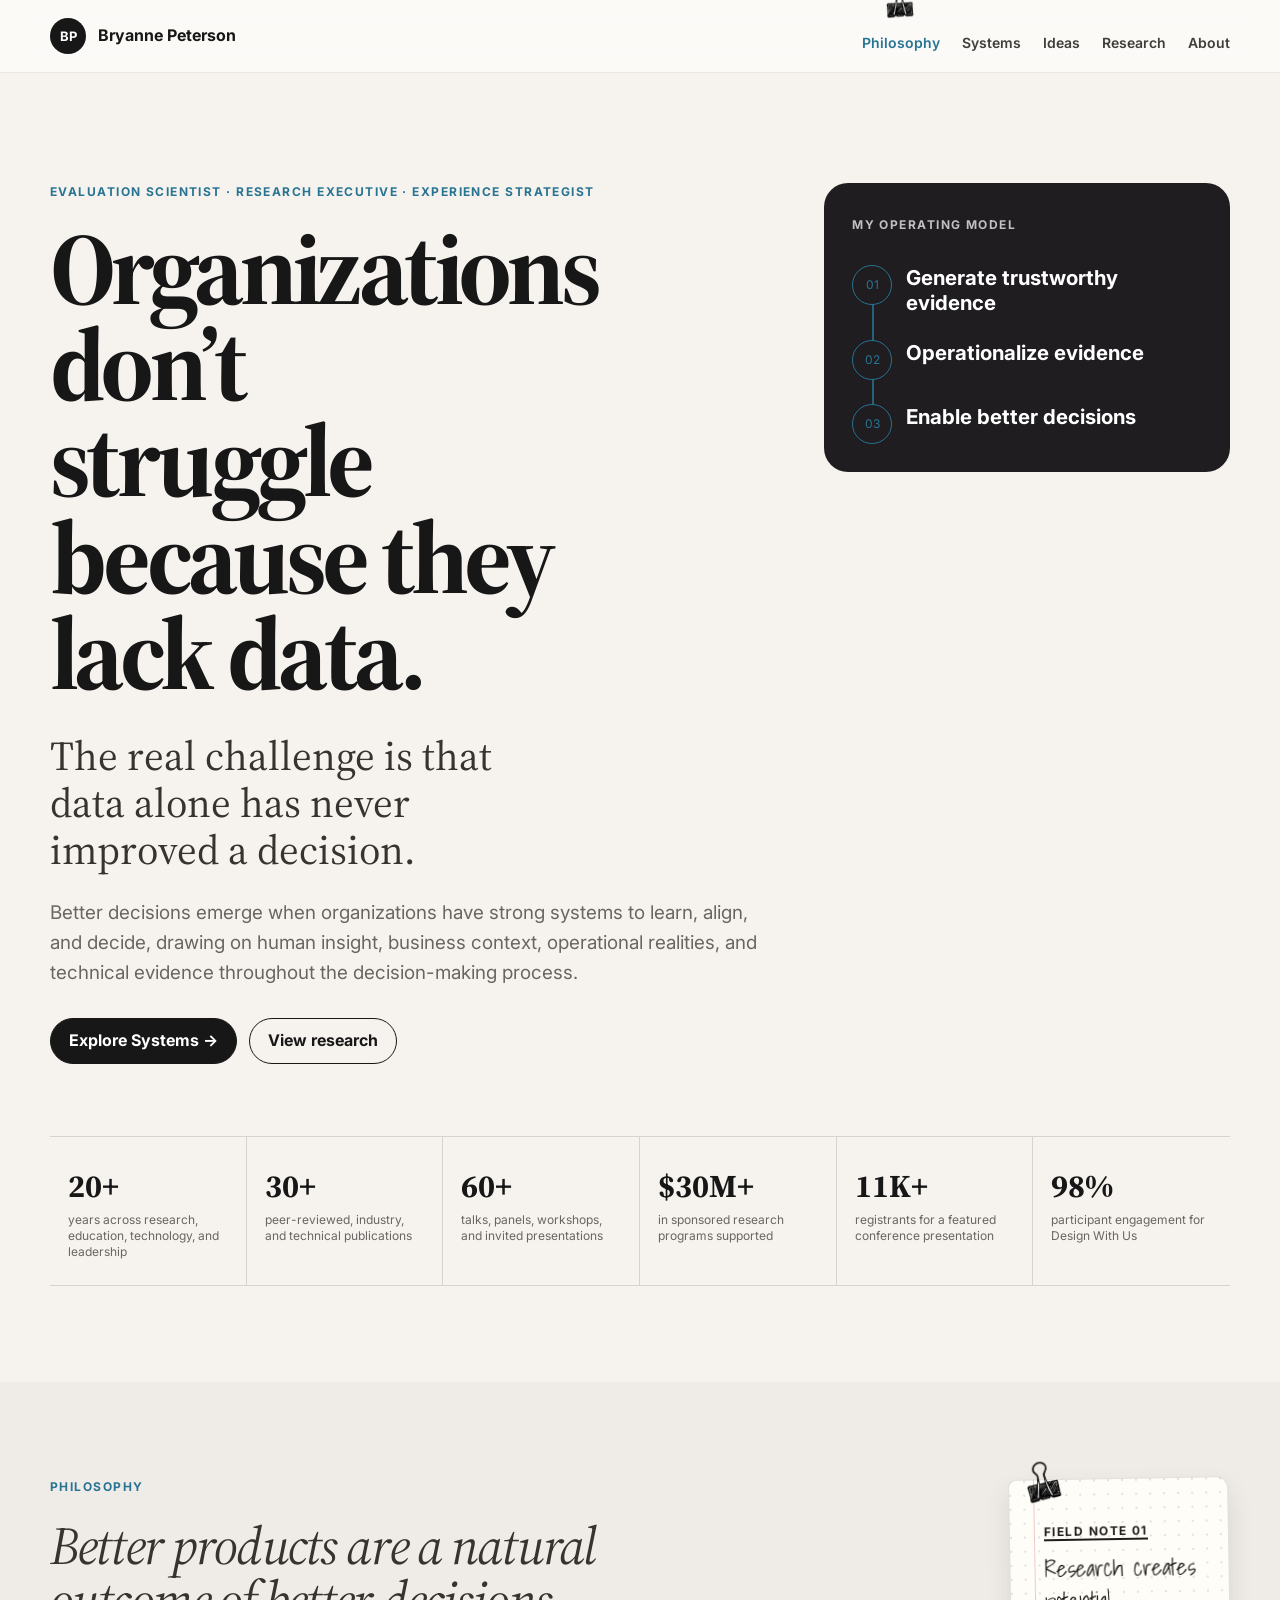
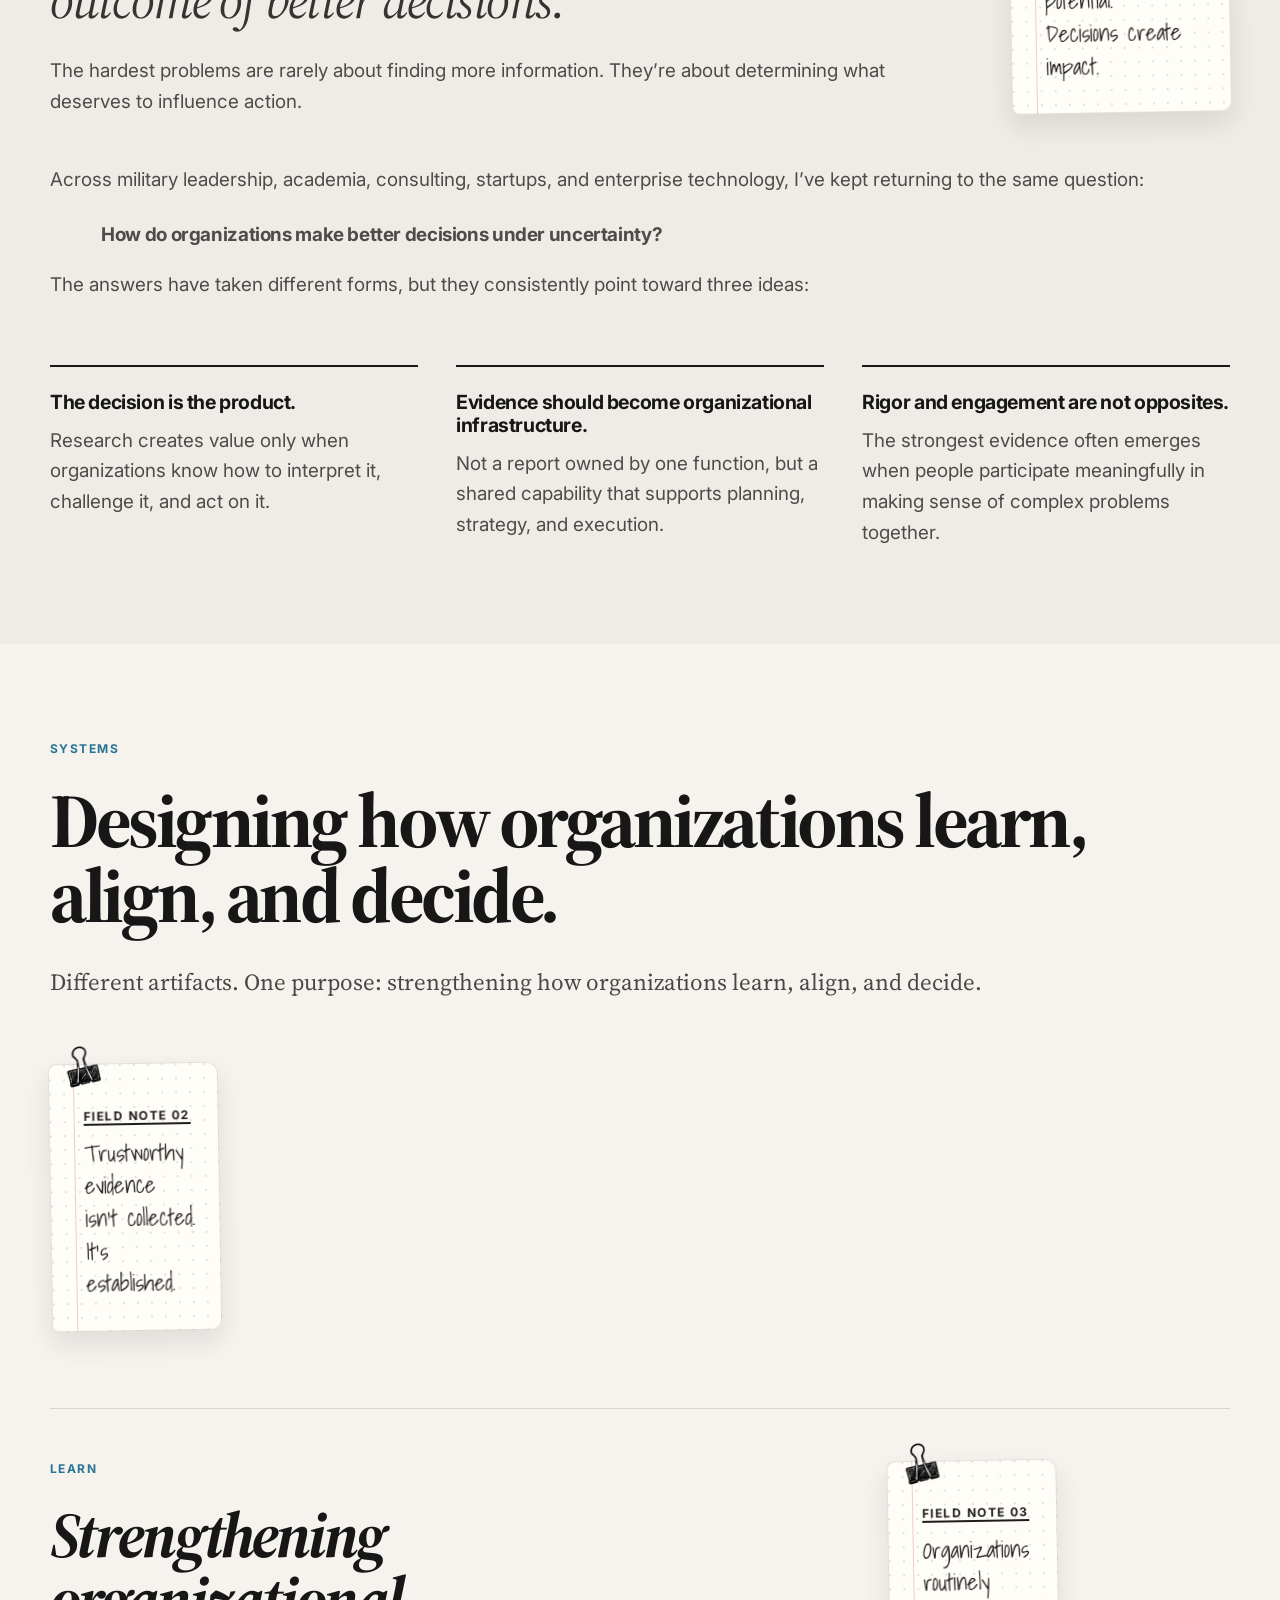
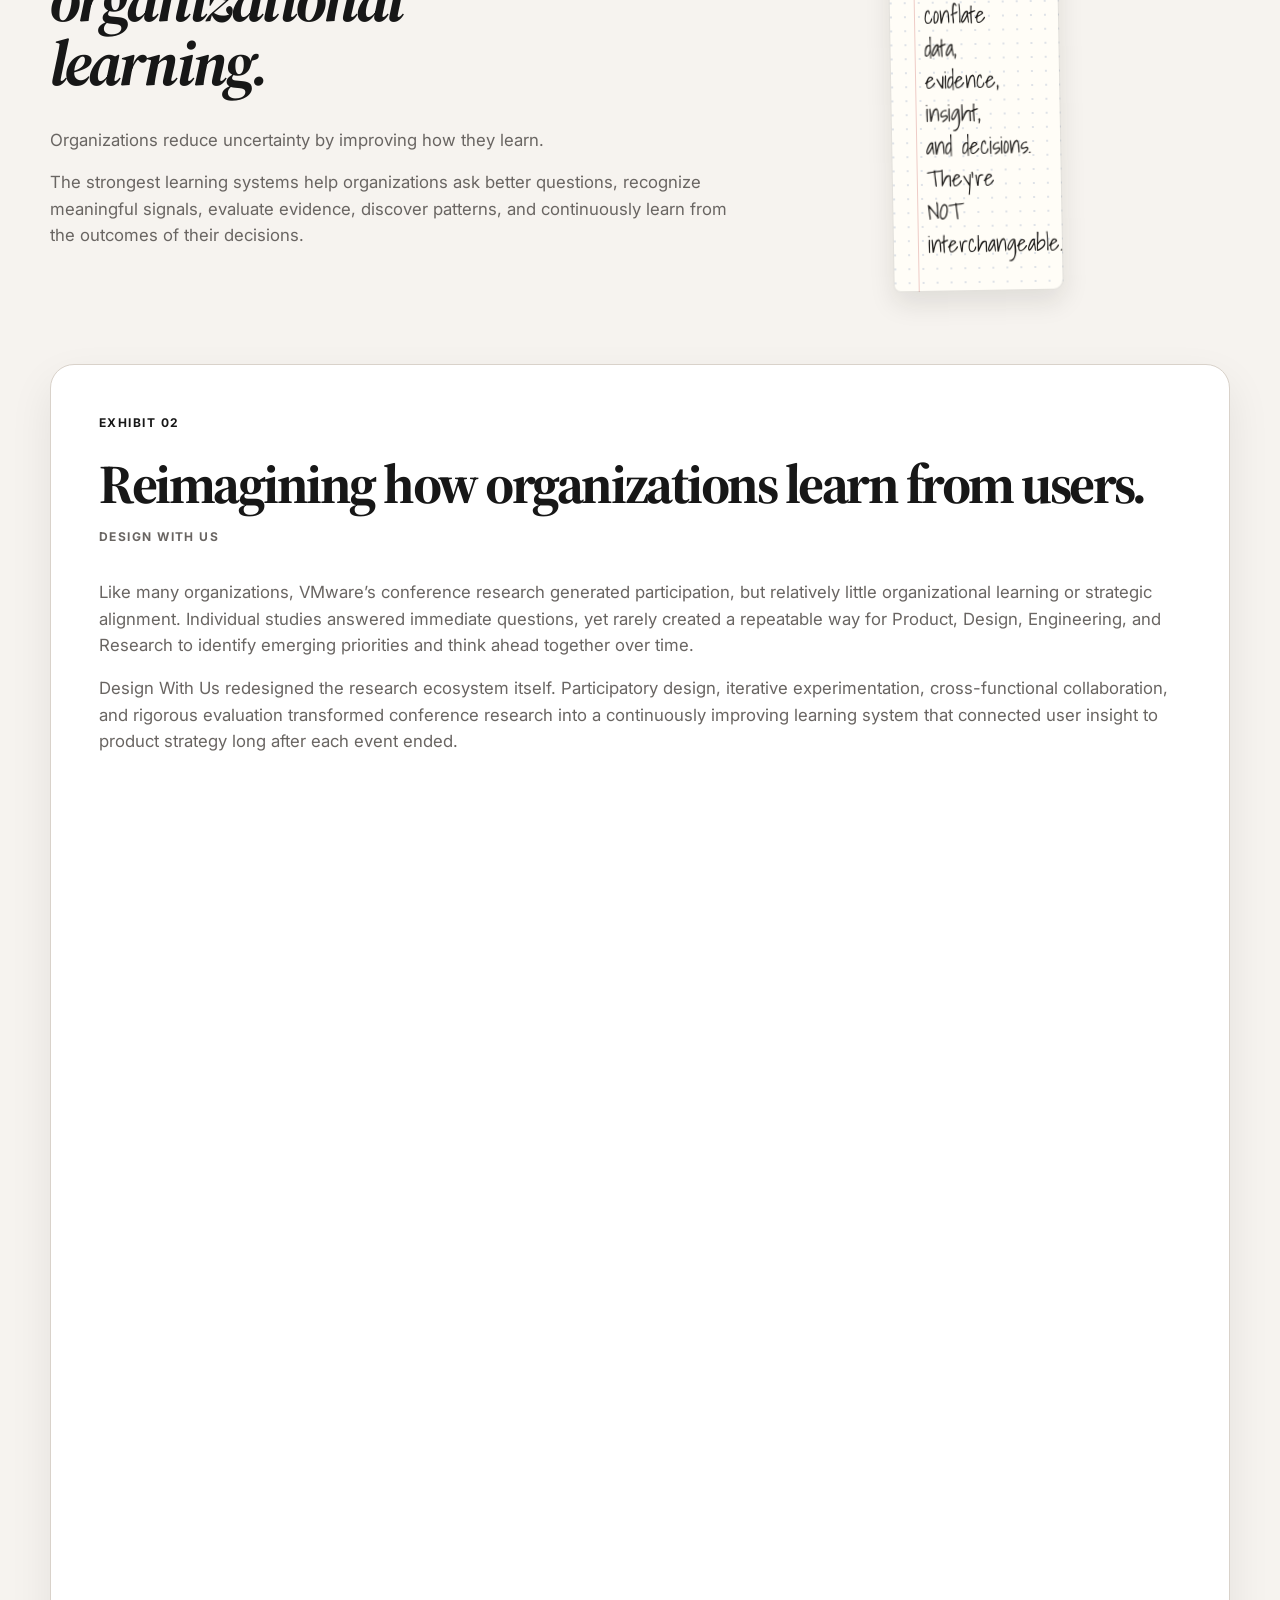
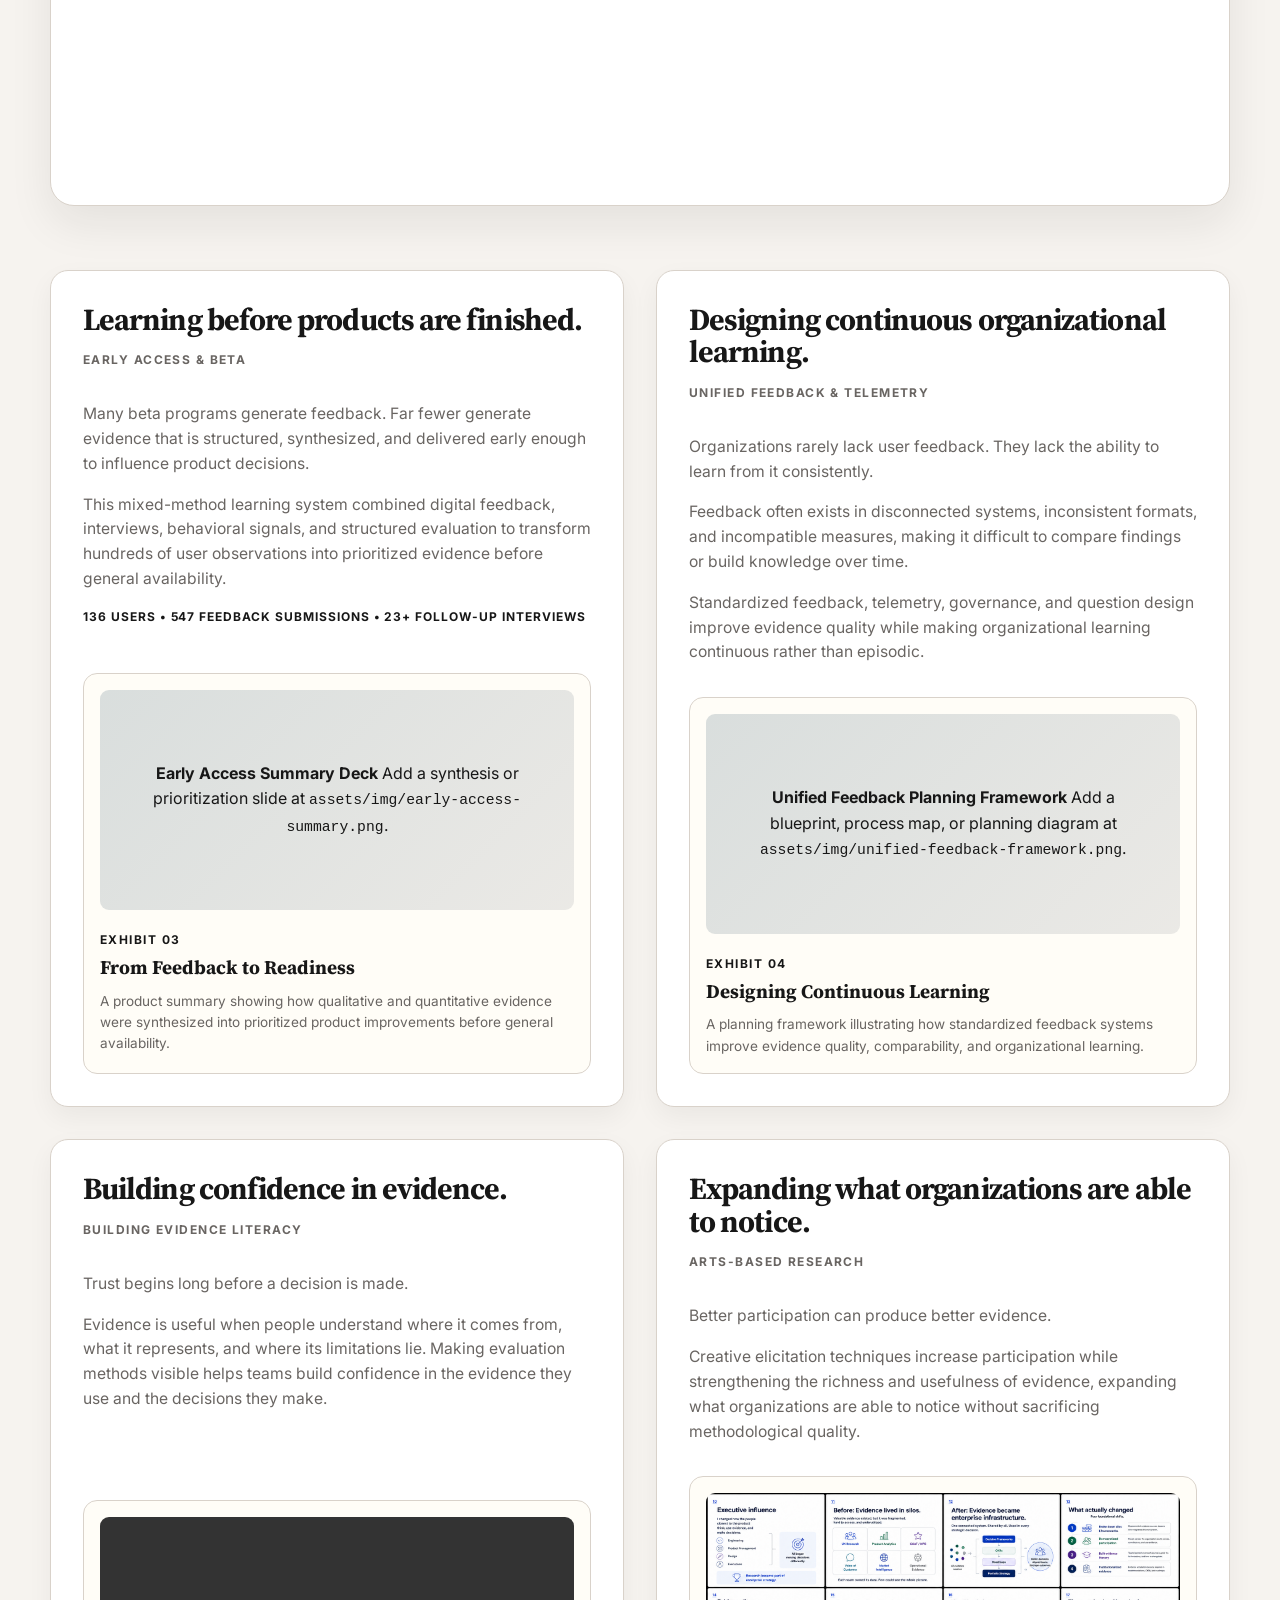
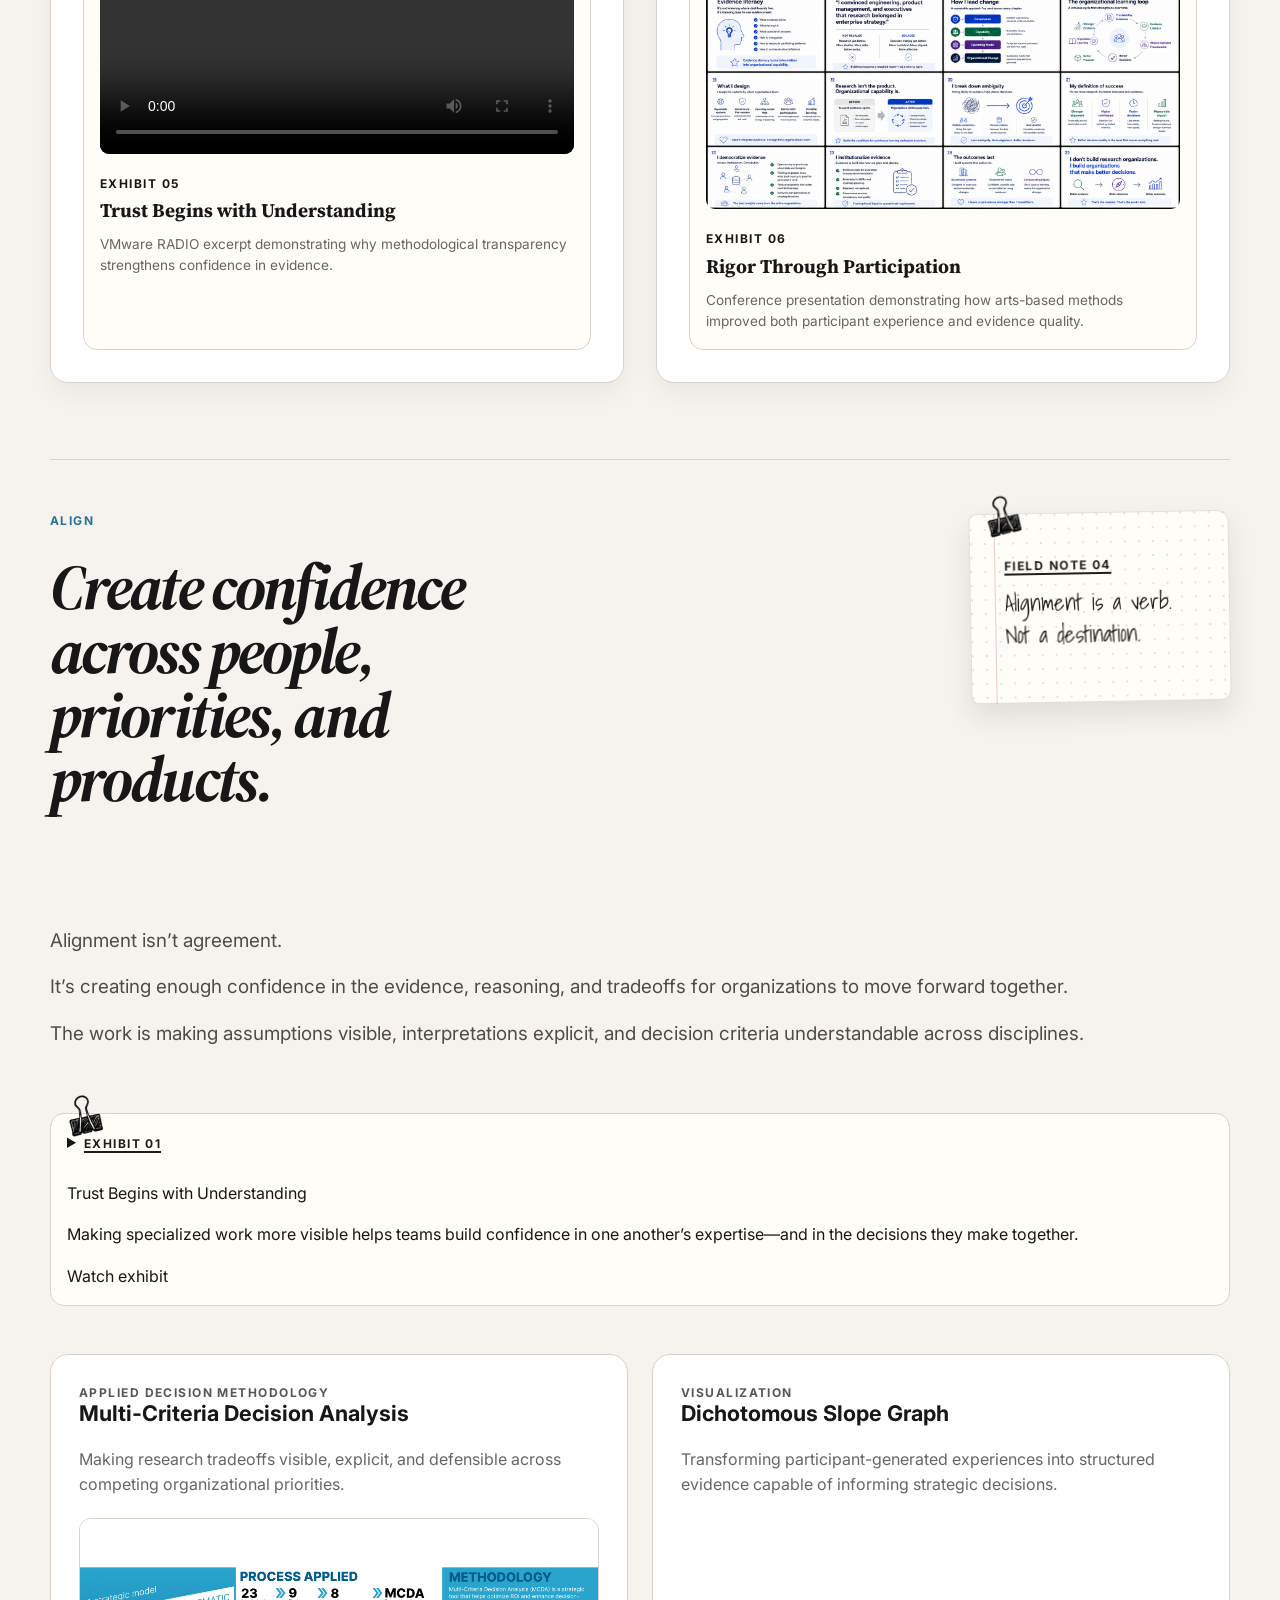
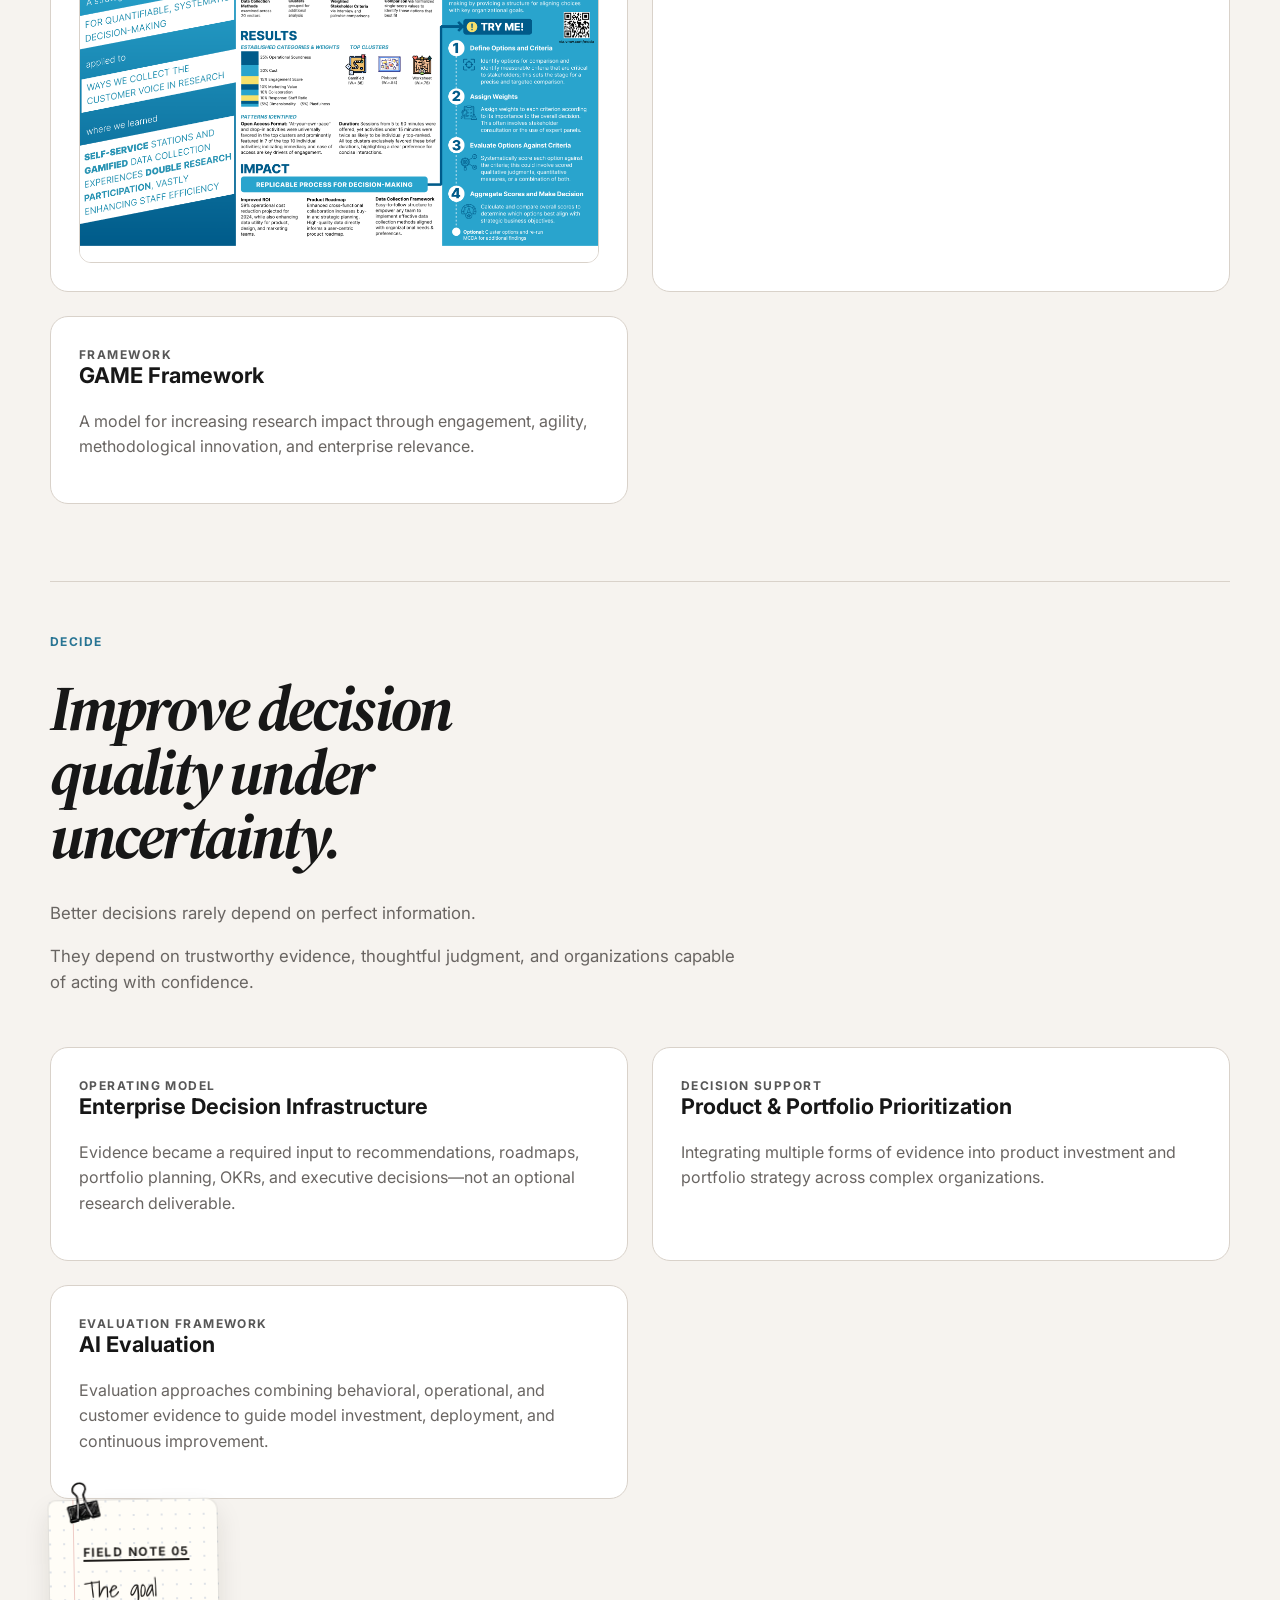
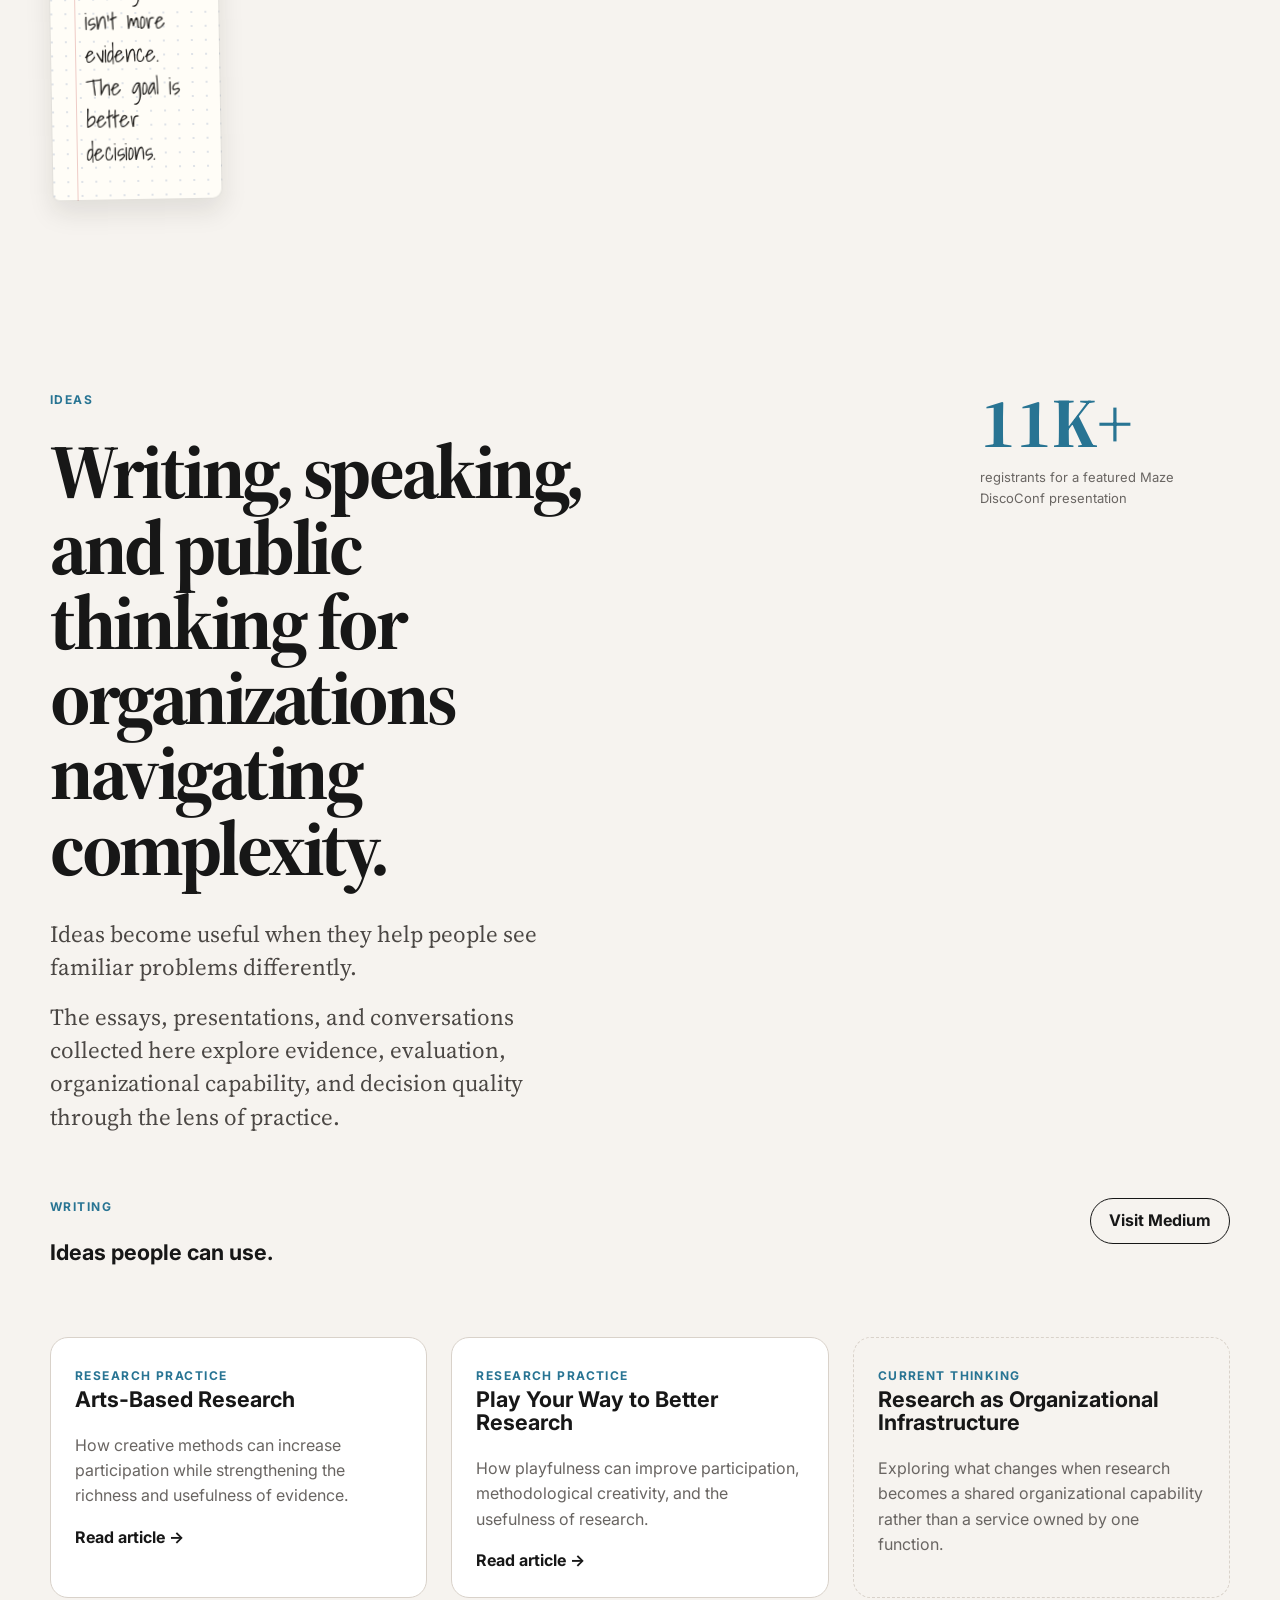
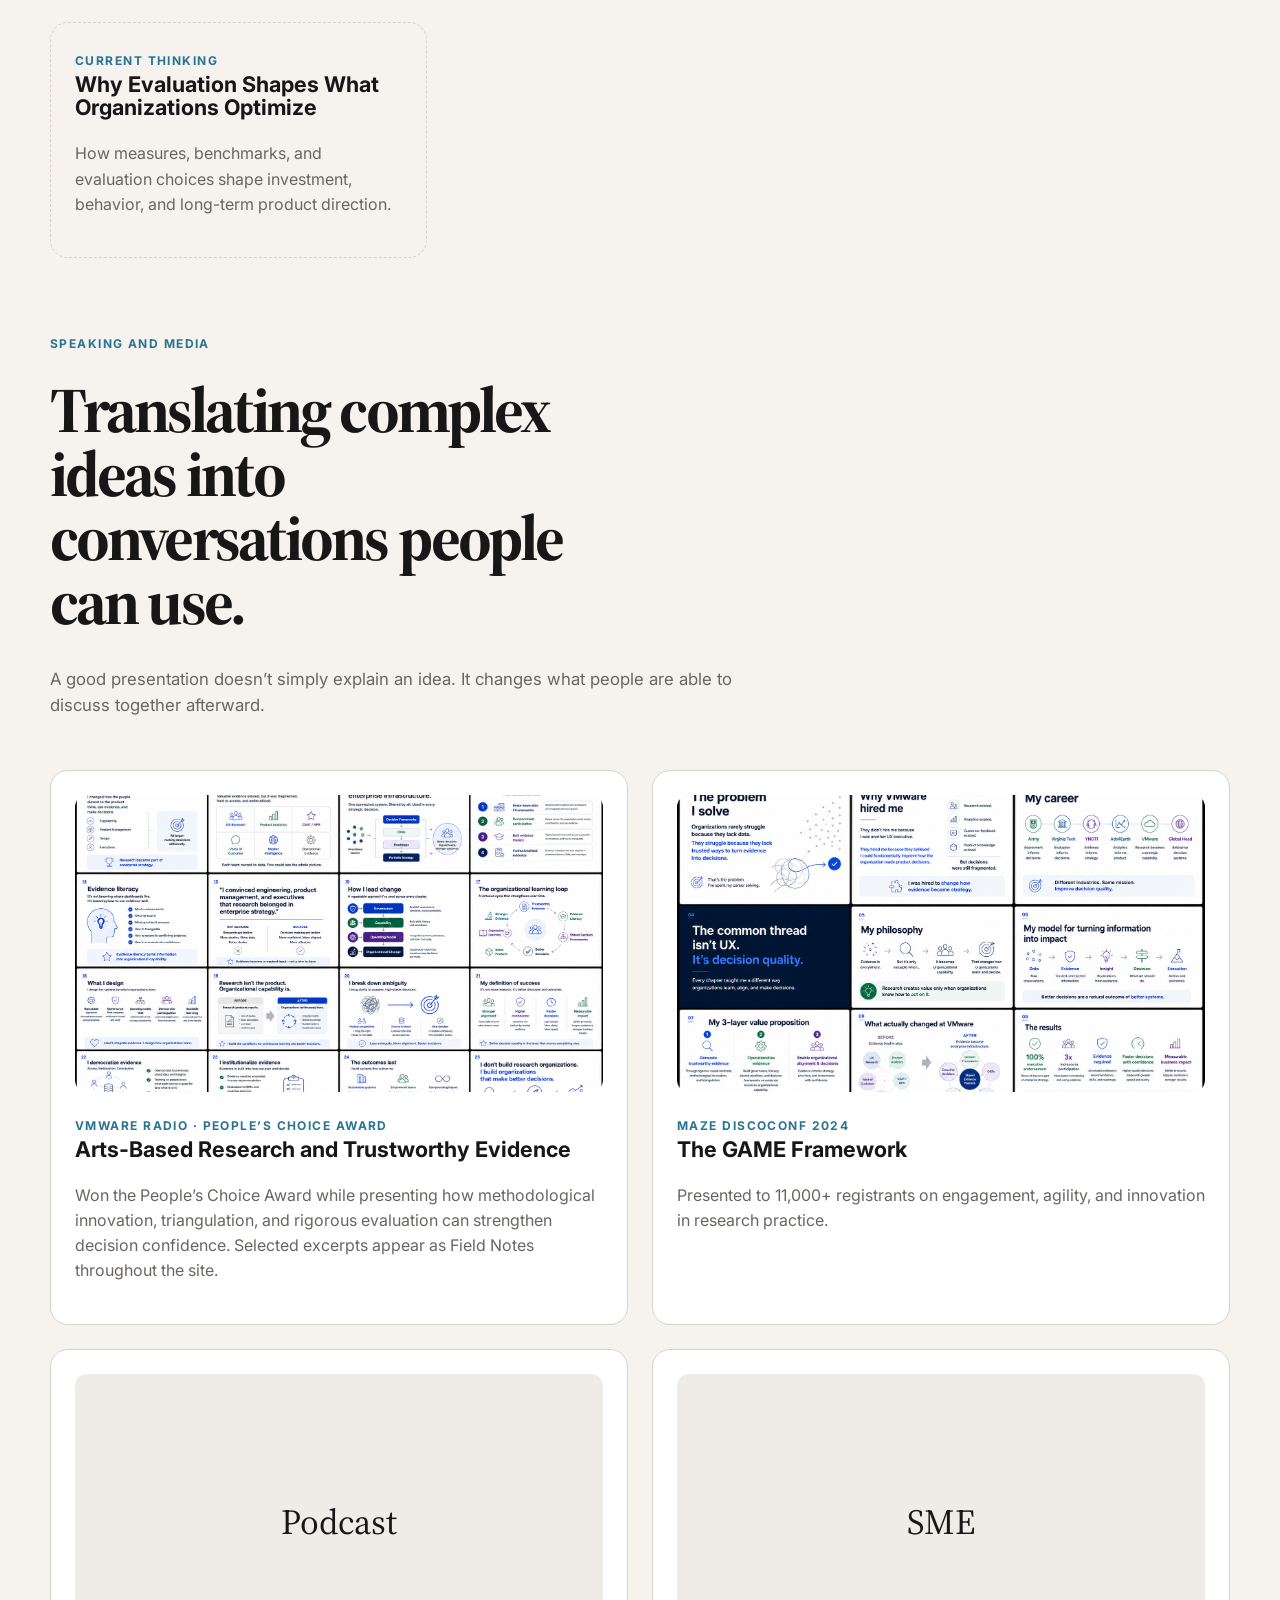
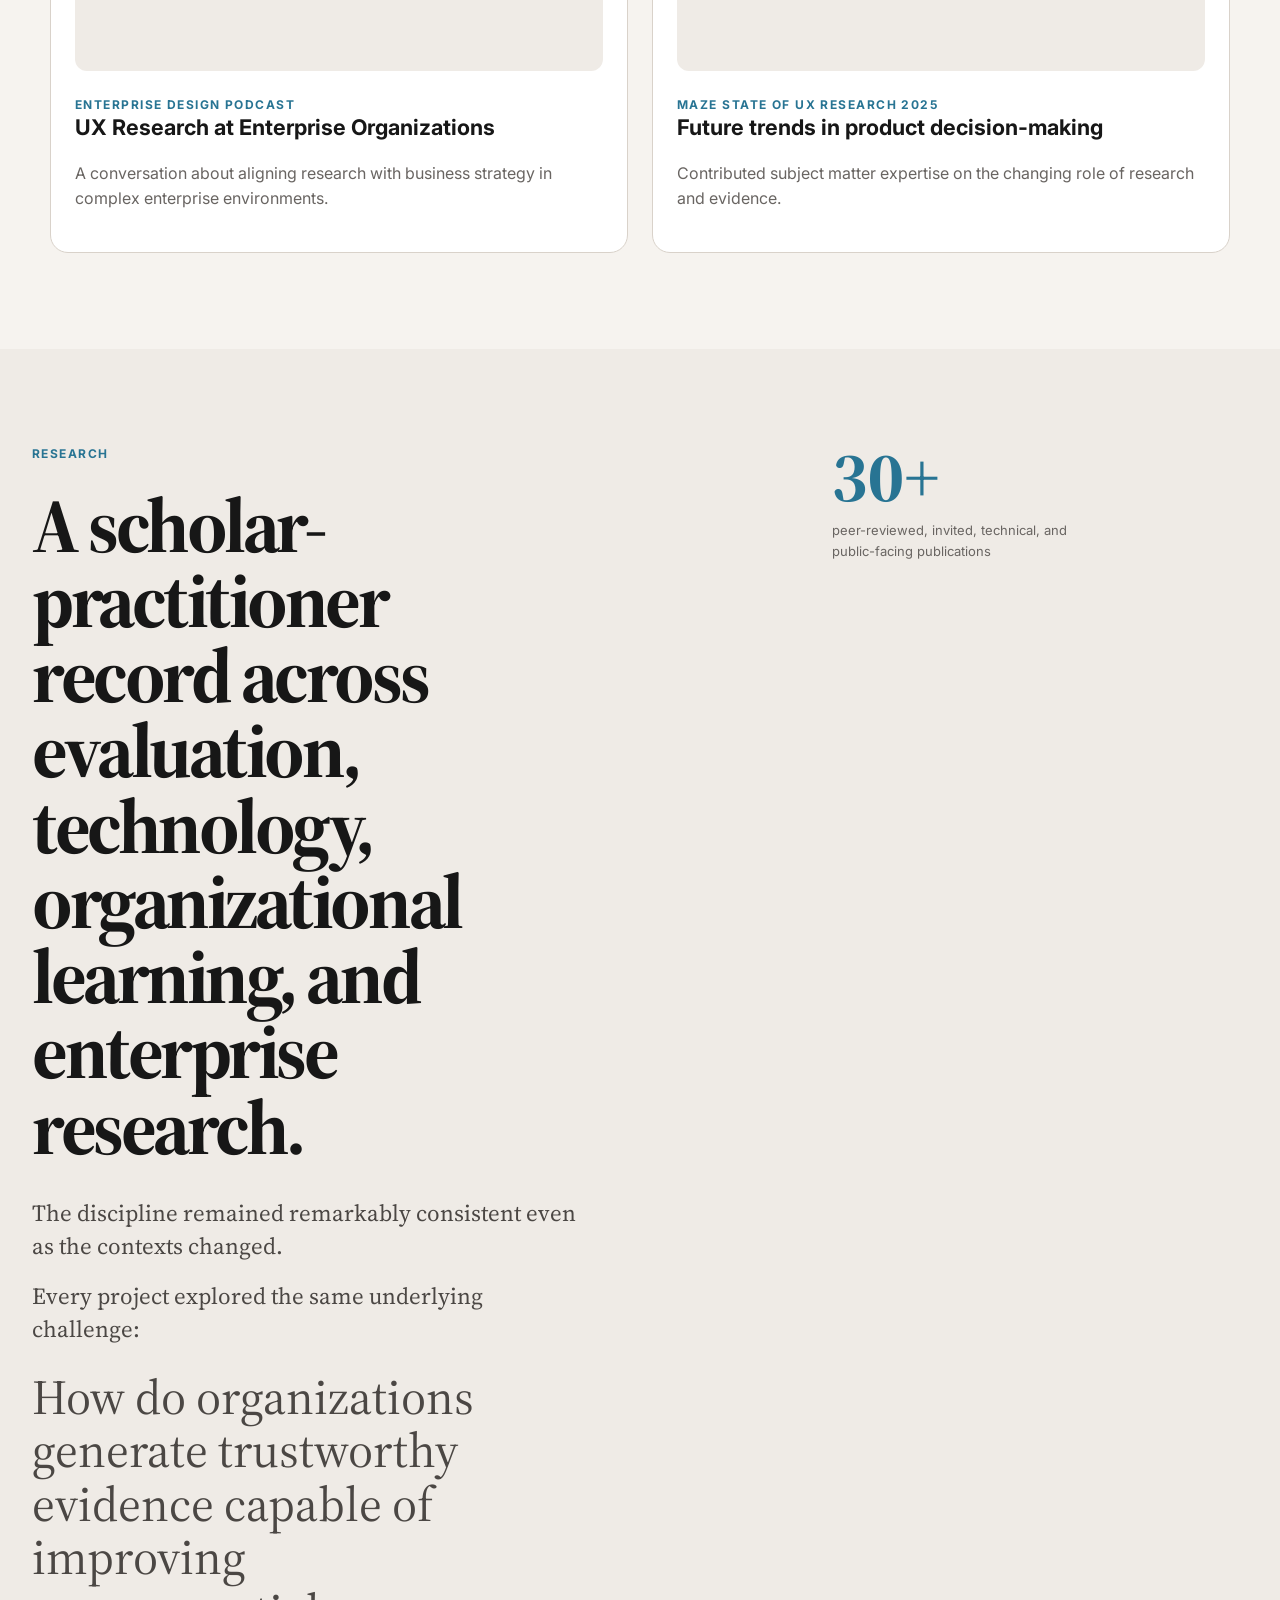
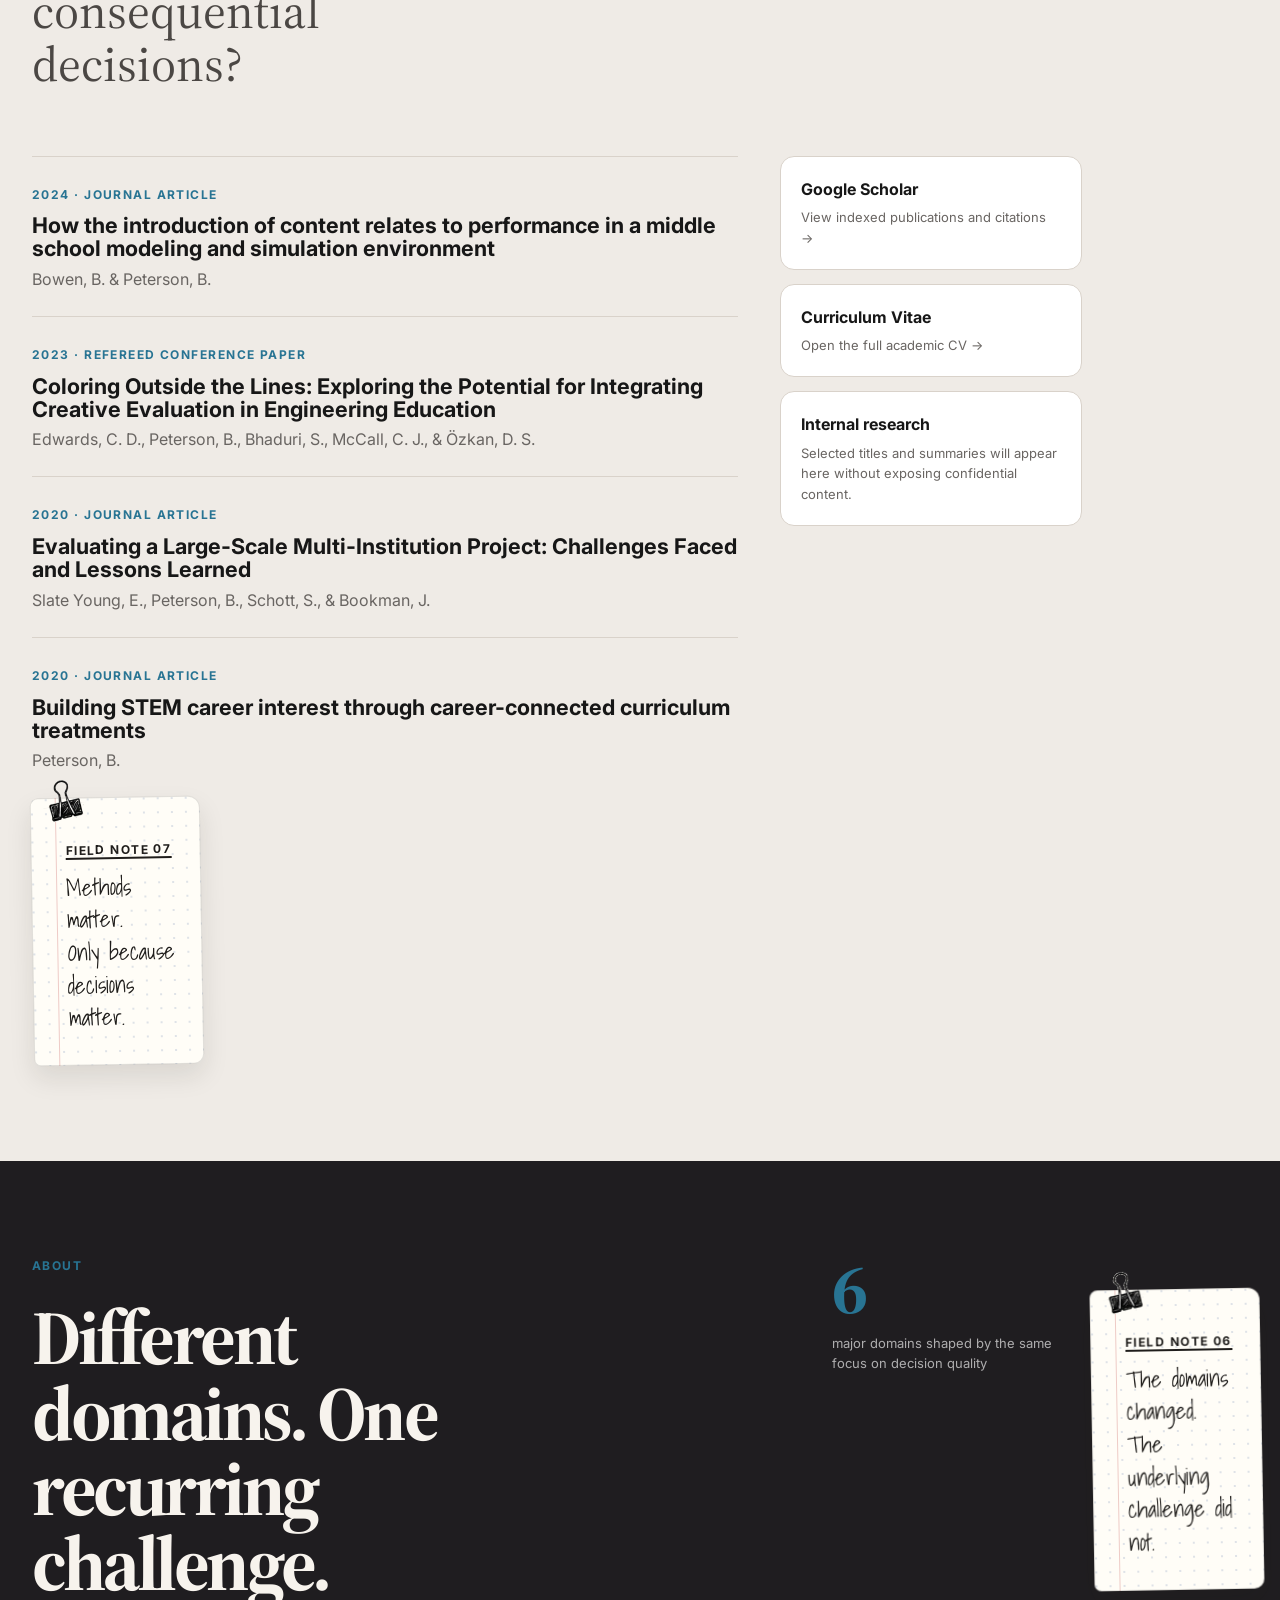
==== index 5.html @ b6505f53 "massive changes to md and index" ====
<!doctype html>
<html lang="en">
<head>
  <meta charset="utf-8" />
  <meta name="viewport" content="width=device-width, initial-scale=1" />
  <meta name="description" content="Bryanne Peterson — evaluation scientist, research executive, and experience strategist." />
  <title>Bryanne Peterson | Evaluation, Strategy, and Decision Quality</title>
  <link rel="preconnect" href="https://fonts.googleapis.com">
  <link rel="preconnect" href="https://fonts.gstatic.com" crossorigin>
  <link href="https://fonts.googleapis.com/css2?family=Caveat:wght@500;600;700&family=Inter:wght@400;500;600;700&family=Patrick+Hand&family=Shadows+Into+Light&family=Source+Serif+4:opsz,wght@8..60,500;8..60,650&display=swap" rel="stylesheet">
  <link rel="stylesheet" href="assets/style.css" />









  <style>
    /* Portfolio design system — v0.25 */

    :root {
      --ink: #171717;
      --muted: #696562;
      --paper: #f6f3ef;
      --surface: #ffffff;
      --soft: #efebe6;
      --line: #d9d2ca;
      --dark: #1f1d20;
      --accent: #287493;
      --accent-dark: #7dbcdc;

      --font-display: "Source Serif 4", Georgia, serif;
      --font-interface: Inter, -apple-system, BlinkMacSystemFont, "Segoe UI", sans-serif;
      --font-note-label: "Patrick Hand", "Bradley Hand", cursive;
      --font-note-body: "Shadows Into Light", "Segoe Print", cursive;

      --space-1: 8px;
      --space-2: 16px;
      --space-3: 24px;
      --space-4: 32px;
      --space-5: 48px;
      --space-6: 64px;
      --space-7: 88px;
      --space-8: 112px;

      --measure-body: 64ch;
      --measure-deck: 50ch;
      --measure-display: 14ch;
    }

    /* Five recurring text roles */
    .eyebrow,
    .card-tag,
    .project-citation,
    .exhibit-kicker,
    .field-note-label,
    .media-card > span,
    .article-card > span,
    .research-list article > span {
      font-family: var(--font-interface);
      font-size: .75rem;
      font-weight: 700;
      letter-spacing: .12em;
      text-transform: uppercase;
    }

    h1,
    .section-heading h2,
    .pillar-heading h3,
    .philosophy-question,
    .capability-title,
    .learn-flagship h4 {
      font-family: var(--font-display);
      color: var(--ink);
      letter-spacing: -.045em;
    }

    h1 {
      max-width: 10ch;
      margin: 0 0 var(--space-4);
      font-size: clamp(4.5rem, 8vw, 8rem);
      line-height: .94;
    }

    .section-heading h2 {
      max-width: var(--measure-display);
      margin: 0 0 var(--space-4);
      font-size: clamp(3.5rem, 6vw, 6rem);
      line-height: .98;
    }

    .pillar-heading h3,
    .pillar-heading .pillar-title {
      max-width: 17ch;
      margin: 0 0 var(--space-4);
      font-size: clamp(3rem, 5vw, 5rem);
      line-height: 1;
    }

    .capability-title,
    .learn-flagship h4 {
      max-width: 18ch;
      margin: 0 0 var(--space-2);
      font-size: clamp(2.6rem, 4.3vw, 4.2rem);
      line-height: 1.02;
    }

    .section-framing,
    .hero-sub,
    .philosophy-question {
      font-family: var(--font-display);
    }

    .hero-sub {
      max-width: 24ch;
      margin: 0 0 var(--space-3);
      font-size: clamp(2rem, 3.2vw, 3.2rem);
      line-height: 1.15;
      color: #373330;
    }

    .section-framing {
      max-width: var(--measure-deck);
      margin: 0;
      font-size: clamp(1.2rem, 1.8vw, 1.55rem);
      line-height: 1.45;
      color: #4b4744;
    }

    .section-framing + .section-framing {
      margin-top: var(--space-2);
    }

    body,
    p,
    li,
    a,
    button {
      font-family: var(--font-interface);
    }

    p {
      line-height: 1.58;
    }

    /* Reusable vertical sequence */
    .section-heading {
      display: grid;
      grid-template-columns: minmax(0, 1fr) auto;
      gap: var(--space-5);
      align-items: start;
      margin-bottom: var(--space-6);
    }

    .section-heading .eyebrow,
    .pillar-heading .eyebrow {
      display: block;
      margin-bottom: var(--space-3);
      color: var(--accent);
    }

    .system-pillar {
      margin-top: var(--space-7);
      padding-top: var(--space-6);
      border-top: 1px solid var(--line);
    }

    .system-pillar:first-of-type {
      margin-top: var(--space-6);
    }

    .pillar-heading {
      max-width: 900px;
      margin-bottom: var(--space-6);
    }

    .pillar-heading > p:not(.eyebrow) {
      max-width: var(--measure-body);
      margin: 0;
      color: var(--muted);
      font-size: 1.05rem;
    }

    .pillar-heading > p:not(.eyebrow) + p {
      margin-top: var(--space-2);
    }

    /* Philosophy */
    #philosophy .section-heading {
      max-width: 1120px;
      margin-bottom: var(--space-6);
    }

    #philosophy .section-heading h2 {
      max-width: 13ch;
      font-size: clamp(3.7rem, 5.6vw, 5.8rem);
    }

    #philosophy .section-framing {
      max-width: 46ch;
    }

    .philosophy-intro {
      max-width: 760px;
      margin: 0 0 var(--space-6);
    }

    .philosophy-intro > p {
      max-width: 62ch;
      margin: 0;
    }

    .philosophy-intro > p + * {
      margin-top: var(--space-3);
    }

    .philosophy-question {
      max-width: 18ch;
      margin: var(--space-4) 0;
      font-size: clamp(2.5rem, 4vw, 3.8rem);
      line-height: 1.08;
    }

    .principles {
      display: grid;
      grid-template-columns: repeat(3, minmax(0, 1fr));
      gap: var(--space-4);
    }

    .principles article {
      padding-top: var(--space-4);
      border-top: 2px solid var(--ink);
    }

    .principles h4 {
      margin: 0 0 var(--space-2);
      font-family: var(--font-interface);
      font-size: 1.35rem;
      line-height: 1.15;
      letter-spacing: -.02em;
    }

    .principles p {
      margin: 0;
      color: var(--muted);
      font-size: 1rem;
    }

    /* Learn heading row */
    .learn-heading-row {
      display: grid;
      grid-template-columns: minmax(0, 1fr) minmax(250px, 340px);
      gap: var(--space-6);
      align-items: start;
      margin-bottom: var(--space-6);
    }

    .learn-heading-row .pillar-heading {
      margin-bottom: 0;
    }

    .learn-field-note,
    .systems-field-note,
    .inline-field-note {
      position: relative;
      top: auto;
      right: auto;
      margin: 0;
      opacity: 1;
      animation: none;
    }

    /* Flagship */
    .learn-flagship {
      padding: var(--space-5);
      border: 1px solid var(--line);
      border-radius: 24px;
      background: var(--surface);
      box-shadow: 0 18px 44px rgba(23,23,23,.08);
    }

    .learn-flagship-copy {
      max-width: 840px;
    }

    .learn-flagship-copy .exhibit-kicker {
      display: block;
      margin-bottom: var(--space-3);
    }

    .project-citation {
      margin: 0 0 var(--space-4);
      color: var(--muted);
    }

    .learn-flagship-copy > p:not(.project-citation) {
      max-width: 70ch;
      margin: 0;
      color: var(--muted);
      font-size: 1.05rem;
    }

    .learn-flagship-copy > p:not(.project-citation) + p {
      margin-top: var(--space-2);
    }

    .learn-flagship-video {
      margin: var(--space-5) 0;
    }

    /* Principle cards */
    .flip-card-grid {
      display: grid;
      grid-template-columns: repeat(3, minmax(0, 1fr));
      gap: var(--space-3);
    }

    .flip-card,
    .flip-card-button,
    .flip-card-inner {
      min-height: 290px;
    }

    .flip-card {
      perspective: 1200px;
    }

    .flip-card-button {
      width: 100%;
      padding: 0;
      border: 0;
      background: transparent;
      cursor: pointer;
      text-align: left;
    }

    .flip-card-inner {
      position: relative;
      display: block;
      width: 100%;
      transition: transform .5s cubic-bezier(.2,.75,.25,1);
      transform-style: preserve-3d;
    }

    .flip-card:hover .flip-card-inner,
    .flip-card:focus-within .flip-card-inner,
    .flip-card.is-flipped .flip-card-inner {
      transform: rotateY(180deg);
    }

    .flip-card-face {
      position: absolute;
      inset: 0;
      display: flex;
      flex-direction: column;
      justify-content: center;
      padding: var(--space-4);
      border: 1px solid rgba(23,23,23,.13);
      border-radius: 16px;
      backface-visibility: hidden;
      -webkit-backface-visibility: hidden;
      box-shadow: 0 12px 26px rgba(23,23,23,.08);
    }

    .flip-card-front {
      background:
        linear-gradient(90deg, transparent 0 30px, rgba(194,72,72,.18) 30px 31px, transparent 31px),
        radial-gradient(circle at 1px 1px, rgba(40,116,147,.13) 1px, transparent 1.2px),
        #fffdf7;
      background-size: auto, 15px 15px, auto;
    }

    .flip-card-back {
      color: #fff;
      background: var(--dark);
      transform: rotateY(180deg);
    }

    .flip-card-type {
      margin-bottom: var(--space-3);
      color: var(--accent);
    }

    .flip-card-front h5 {
      margin: 0;
      font-family: var(--font-display);
      font-size: clamp(1.65rem, 2.5vw, 2.25rem);
      line-height: 1.08;
      letter-spacing: -.025em;
    }

    .flip-card-back p {
      margin: 0;
      color: rgba(255,255,255,.82);
      font-size: 1rem;
    }

    /* Supporting Learn exhibits */
    .learn-support-grid {
      display: grid;
      grid-template-columns: repeat(2, minmax(0, 1fr));
      gap: var(--space-4);
      margin-top: var(--space-6);
    }

    .learn-support-card {
      display: grid;
      gap: var(--space-4);
      padding: var(--space-4);
      background: var(--surface);
      border: 1px solid var(--line);
      border-radius: 18px;
      box-shadow: 0 10px 26px rgba(23,23,23,.05);
    }

    .learn-support-card h4 {
      margin: 0 0 var(--space-2);
      font-family: var(--font-display);
      font-size: clamp(2rem, 3vw, 2.8rem);
      line-height: 1.06;
      letter-spacing: -.03em;
    }

    .learn-support-copy > p:not(.project-citation):not(.supporting-metrics) {
      margin: 0;
      color: var(--muted);
      font-size: .98rem;
    }

    .learn-support-copy > p:not(.project-citation):not(.supporting-metrics) + p {
      margin-top: var(--space-2);
    }

    .supporting-metrics {
      margin-top: var(--space-3);
      font-size: .75rem;
      font-weight: 700;
      letter-spacing: .08em;
      text-transform: uppercase;
    }

    .learn-mini-exhibit,
    .align-exhibit,
    .video-field-note {
      position: relative;
      margin: 0;
      padding: var(--space-2);
      background: #fffdf7;
      border: 1px solid var(--line);
      border-radius: 14px;
    }

    .learn-mini-media {
      overflow: hidden;
      min-height: 220px;
      margin-bottom: var(--space-2);
      border-radius: 9px;
      background: var(--soft);
    }

    .learn-mini-media img,
    .learn-mini-media video {
      display: block;
      width: 100%;
      height: 100%;
      min-height: 220px;
      object-fit: cover;
    }

    .learn-mini-media.placeholder {
      display: grid;
      place-items: center;
      padding: var(--space-4);
      text-align: center;
      background: linear-gradient(135deg, rgba(40,116,147,.11), rgba(125,188,220,.04)), var(--soft);
    }

    .learn-mini-exhibit h5 {
      margin: 0 0 var(--space-1);
      font-family: var(--font-display);
      font-size: 1.2rem;
    }

    .learn-mini-exhibit figcaption p {
      margin: 0;
      color: var(--muted);
      font-size: .85rem;
    }

    .align-exhibit {
      margin-bottom: var(--space-5);
    }

    /* Research */
    #research .section-heading {
      align-items: start;
    }

    #research .research-question {
      display: block;
      max-width: 22ch;
      margin-top: var(--space-3);
      font-size: clamp(2.2rem, 3.8vw, 3.8rem);
      line-height: 1.1;
    }

    /* Footer */
    .footer-grid.footer-statement {
      display: grid;
      grid-template-columns: minmax(0, 1.35fr) auto;
      gap: var(--space-7);
      align-items: start;
    }

    .footer-statement > div:first-child {
      max-width: 820px;
    }

    .footer-statement .footer-question {
      max-width: 16ch;
      margin-top: var(--space-3);
      font-family: var(--font-display);
      font-size: clamp(2.4rem, 4.2vw, 4rem);
      line-height: 1.05;
    }

    .footer-links {
      display: flex;
      flex-wrap: wrap;
      gap: var(--space-3);
      justify-content: flex-end;
    }

    /* Active navigation clip */
    .site-nav {
      position: relative;
    }

    .nav-clip {
      display: block;
      position: absolute;
      top: -33px;
      left: 0;
      width: 38px;
      height: 38px;
      background: url("assets/icons/binder-clip.png") center / contain no-repeat;
      transform: translateX(-50%) rotate(-5deg);
      transition: left .32s cubic-bezier(.2,.75,.25,1), transform .2s ease;
      pointer-events: none;
      z-index: 5;
    }

    .site-nav.is-moving .nav-clip {
      transform: translateX(-50%) rotate(3deg) translateY(-2px);
    }

    @media (hover: none) {
      .flip-card:hover .flip-card-inner {
        transform: none;
      }

      .flip-card.is-flipped .flip-card-inner,
      .flip-card:focus-within .flip-card-inner {
        transform: rotateY(180deg);
      }
    }

    @media (max-width: 980px) {
      .section-heading,
      .learn-heading-row,
      .footer-grid.footer-statement {
        grid-template-columns: 1fr;
      }

      .principles,
      .flip-card-grid,
      .learn-support-grid {
        grid-template-columns: 1fr;
      }

      .section-heading h2,
      .pillar-heading h3,
      .capability-title,
      .learn-flagship h4 {
        max-width: none;
      }

      .footer-links {
        justify-content: flex-start;
      }
    }

    @media (max-width: 760px) {
      .nav-clip {
        display: none;
      }

      .learn-flagship {
        padding: var(--space-3);
      }
    }

    @media (prefers-reduced-motion: reduce) {
      .flip-card-inner,
      .nav-clip {
        transition: none;
      }
    }
  </style>

<style>
/* v0.38 — stable responsive Philosophy layout */
#philosophy .philosophy-layout {
  display: grid;
  grid-template-columns: minmax(0, 1fr) clamp(190px, 13vw, 220px);
  gap: clamp(32px, 3.5vw, 56px);
  align-items: start;
  margin-bottom: 48px;
}

#philosophy .philosophy-copy {
  min-width: 0;
}

#philosophy .philosophy-copy .eyebrow {
  margin-bottom: 22px;
  color: var(--accent);
}

#philosophy .philosophy-copy h2 {
  width: auto;
  max-width: none;
  margin: 0 0 28px;
  font-family: var(--font-display);
  font-size: clamp(3.25rem, 4.15vw, 4.55rem);
  line-height: 1.03;
  letter-spacing: -.035em;
  font-style: italic;
  font-weight: 400;
  color: #373330;
  text-wrap: balance;
}

#philosophy .philosophy-deck,
#philosophy .philosophy-intro,
#philosophy .philosophy-intro > p,
#philosophy .philosophy-question {
  width: auto;
  max-width: none;
  padding: 0;
}

#philosophy .philosophy-deck,
#philosophy .philosophy-intro > p,
#philosophy .principles p {
  margin: 0;
  font-family: var(--font-interface);
  font-size: 1.18rem;
  line-height: 1.62;
  color: #4f4b48;
}

#philosophy .philosophy-intro {
  margin-top: 44px;
}

#philosophy .philosophy-intro > p + p {
  margin-top: 20px;
}

#philosophy .philosophy-question {
  margin: 24px 0 20px clamp(24px, 4vw, 56px) !important;
  font-family: var(--font-interface);
  font-size: 1.28rem;
  line-height: 1.5;
  color: #373330;
}

#philosophy .philosophy-field-note {
  position: relative;
  inset: auto;
  width: 100%;
  max-width: 220px;
  margin: 0;
  justify-self: end;
  opacity: 1;
  animation: none;
}

#philosophy .principles {
  display: grid;
  grid-template-columns: repeat(3, minmax(0, 1fr));
  width: 100%;
  max-width: none;
  gap: clamp(32px, 3vw, 48px);
  margin-top: 0;
}

#philosophy .principles article {
  min-width: 0;
  padding-top: 24px;
}

#philosophy .principles h4 {
  margin: 0 0 12px;
  font-family: var(--font-interface);
  font-size: 1.22rem;
  line-height: 1.18;
  letter-spacing: -.02em;
}

#philosophy .principles p {
  width: auto;
  max-width: none;
}

@media (max-width: 900px) {
  #philosophy .philosophy-layout {
    grid-template-columns: 1fr;
    gap: 36px;
  }

  #philosophy .philosophy-field-note {
    width: min(240px, 100%);
    max-width: none;
    justify-self: end;
  }

  #philosophy .principles {
    grid-template-columns: 1fr;
    gap: 32px;
  }
}
</style>


<style>
/* v0.39 — Philosophy note no longer controls row height */

#philosophy .philosophy-layout {
  position: relative;
  display: block;
  margin-bottom: 28px;
}

#philosophy .philosophy-copy {
  min-width: 0;
  padding-right: 276px;
}

#philosophy .philosophy-field-note {
  position: absolute;
  top: 0;
  right: 0;
  width: 220px;
  max-width: 220px;
  margin: 0;
  opacity: 1;
  animation: none;
  z-index: 2;
}

#philosophy .philosophy-question {
  margin: 24px 0 20px clamp(24px, 4vw, 56px) !important;
  font-family: var(--font-interface);
  font-size: 1.22rem;
  line-height: 1.18;
  letter-spacing: -.02em;
  color: var(--ink);
}

#philosophy .philosophy-question strong {
  font-weight: 700;
}

#philosophy .principles {
  margin-top: 0;
}

@media (max-width: 1000px) {
  #philosophy .philosophy-copy {
    padding-right: 0;
  }

  #philosophy .philosophy-field-note {
    position: relative;
    top: auto;
    right: auto;
    width: min(240px, 100%);
    max-width: none;
    margin: 32px 0 0 auto;
  }

  #philosophy .philosophy-layout {
    margin-bottom: 32px;
  }
}
</style>


<style>
/* v0.41 — post-Philosophy editorial refinements */

:root {
  --rhythm-section: clamp(96px, 9vw, 148px);
  --rhythm-chapter: clamp(64px, 6vw, 96px);
  --rhythm-block: clamp(40px, 4vw, 64px);
  --rhythm-copy: 20px;
  --rhythm-tight: 12px;
}

/* The approved hero and Philosophy are intentionally excluded. */
#systems,
#ideas,
#research,
#about {
  scroll-margin-top: 88px;
}

#systems .system-pillar {
  margin-top: var(--rhythm-chapter);
  padding-top: var(--rhythm-block);
}

#systems .pillar-heading,
#ideas .ideas-group > .section-heading,
#ideas .pillar-heading {
  margin-bottom: var(--rhythm-block);
}

#ideas .ideas-group + .ideas-group {
  margin-top: var(--rhythm-chapter);
}

#research .research-layout,
#about .timeline {
  margin-top: var(--rhythm-block);
}

/* Recurring visual reminder of the central thesis */
.decision-path {
  position: relative;
  display: grid;
  grid-template-columns: repeat(3, minmax(0, max-content));
  gap: clamp(28px, 4vw, 64px);
  width: fit-content;
  margin-top: var(--rhythm-block);
  padding-top: 20px;
  font-family: var(--font-interface);
  font-size: .9rem;
  font-weight: 700;
  color: var(--ink);
}

.decision-path::before {
  content: "";
  position: absolute;
  top: 7px;
  left: 14px;
  right: 14px;
  height: 1px;
  background: var(--accent);
  opacity: .65;
}

.decision-path span {
  position: relative;
  display: inline-flex;
  align-items: center;
  gap: 9px;
}

.decision-path span::before {
  content: "";
  position: absolute;
  top: -17px;
  left: 12px;
  width: 7px;
  height: 7px;
  border: 2px solid var(--accent);
  border-radius: 50%;
  background: var(--paper);
}

.decision-path b {
  font-size: .68rem;
  letter-spacing: .08em;
  color: var(--accent);
}

/* Field Notes read as annotations rather than floating decorative stickers */
.field-note-annotation {
  isolation: isolate;
}

.field-note-annotation::after {
  content: "ANNOTATION";
  position: absolute;
  top: 18px;
  right: calc(100% + 14px);
  padding-right: 28px;
  font-family: var(--font-interface);
  font-size: .62rem;
  font-weight: 700;
  letter-spacing: .14em;
  color: var(--accent);
  white-space: nowrap;
}

.field-note-annotation::before {
  content: "";
  position: absolute;
  top: 28px;
  right: calc(100% + 6px);
  width: 28px;
  height: 1px;
  background: var(--accent);
  opacity: .65;
}

.field-note-dark.field-note-annotation::after {
  color: var(--accent-dark);
}

.field-note-dark.field-note-annotation::before {
  background: var(--accent-dark);
}

/* Flagship Design With Us principles carry the strongest card voice */
.flip-card,
.flip-card-button,
.flip-card-inner {
  min-height: 330px;
}

.flip-card-face {
  padding: clamp(30px, 3vw, 46px);
}

.flip-card-front {
  justify-content: flex-start;
  padding-top: clamp(54px, 6vw, 82px);
}

.flip-card-type {
  margin-bottom: 28px;
  font-size: .82rem;
  font-weight: 600;
}

.flip-card-front .flagship-principle-title {
  max-width: 13ch;
  margin: 0;
  font-family: var(--font-display);
  font-size: clamp(2.1rem, 3.25vw, 3.3rem);
  line-height: 1.03;
  letter-spacing: -.035em;
  font-weight: 650;
  color: var(--ink);
}

/* Supporting capability cards remain deliberately quieter */
.learn-support-card h4 {
  font-size: clamp(1.75rem, 2.4vw, 2.35rem);
}

#research > .shell > .section-heading h2 {
  max-width: 12ch;
}

/* Prevent annotation labels from crowding narrower layouts */
@media (max-width: 1180px) {
  .field-note-annotation::before,
  .field-note-annotation::after {
    display: none;
  }
}

@media (max-width: 760px) {
  .decision-path {
    grid-template-columns: 1fr;
    gap: 18px;
    width: 100%;
    padding: 0 0 0 22px;
  }

  .decision-path::before {
    top: 8px;
    bottom: 8px;
    left: 5px;
    right: auto;
    width: 1px;
    height: auto;
  }

  .decision-path span::before {
    top: 6px;
    left: -20px;
  }

  .flip-card,
  .flip-card-button,
  .flip-card-inner {
    min-height: 290px;
  }
}
</style>


<style>
/* v0.42 — targeted corrections */

/* Exhibit 02 should not reserve an unused side column. */
.learn-flagship-copy {
  max-width: none;
}

.learn-flagship-copy > p:not(.project-citation) {
  max-width: 88ch;
}

/* Remove the experimental timeline and annotation decorations completely. */
.decision-path {
  display: none !important;
}

.field-note::before,
.field-note::after,
.field-note-annotation::before,
.field-note-annotation::after {
  content: none !important;
  display: none !important;
}

/* Restore a contained, readable flagship-card scale. */
.flip-card,
.flip-card-button,
.flip-card-inner {
  min-height: 290px;
}

.flip-card-face {
  padding: var(--space-4);
}

.flip-card-front {
  justify-content: center;
  padding-top: var(--space-4);
}

.flip-card-type {
  margin-bottom: var(--space-3);
  font-size: .75rem;
}

.flip-card-front .flagship-principle-title {
  max-width: 17ch;
  font-size: clamp(1.65rem, 2.35vw, 2.35rem);
  line-height: 1.08;
  letter-spacing: -.025em;
}

/* Field Note 04 now belongs to the Align introduction. */
.align-heading-row {
  display: grid;
  grid-template-columns: minmax(0, 1fr) minmax(220px, 300px);
  gap: var(--space-6);
  align-items: start;
  margin-bottom: var(--space-6);
}

.align-heading-row .pillar-heading {
  margin-bottom: 0;
}

.align-field-note {
  position: relative;
  inset: auto;
  width: 100%;
  max-width: 260px;
  margin: 0;
  justify-self: end;
  opacity: 1;
  animation: none;
}

/* About: restore readable hierarchy and remove the artificial copy indent. */
#about .section-heading h2 {
  color: #f7f3ed !important;
}

#about .section-framing {
  color: rgba(255,255,255,.78) !important;
}

#about .about-copy {
  display: block;
  max-width: 980px;
  margin: var(--space-6) 0 0;
}

#about .about-copy > div {
  max-width: 820px;
  margin: 0;
}

#about .about-copy p {
  max-width: 68ch;
}

/* Footer: one clear editorial close rather than competing columns. */
.site-footer {
  padding: clamp(72px, 8vw, 120px) 0;
  background: var(--paper);
  border-top: 1px solid var(--line);
}

.footer-editorial {
  display: grid;
  grid-template-columns: minmax(0, 1fr) auto;
  gap: clamp(48px, 8vw, 120px);
  align-items: end;
}

.footer-copy {
  max-width: 930px;
}

.footer-copy .eyebrow {
  margin: 0 0 var(--space-3);
  color: var(--accent);
}

.footer-question {
  max-width: 15ch;
  margin: 0 0 var(--space-4);
  font-family: var(--font-display);
  font-size: clamp(3rem, 5.2vw, 5.5rem);
  line-height: 1;
  letter-spacing: -.04em;
  color: var(--ink);
}

.footer-context {
  max-width: 66ch;
  margin: 0;
  font-size: 1.05rem;
  line-height: 1.65;
  color: var(--muted);
}

.footer-editorial .footer-links {
  display: flex;
  flex-direction: column;
  align-items: flex-start;
  gap: 14px;
  min-width: 140px;
}

.footer-editorial .footer-links a {
  font-weight: 600;
  color: var(--ink);
  text-decoration: none;
}

.footer-editorial .footer-links a:hover,
.footer-editorial .footer-links a:focus-visible {
  color: var(--accent);
}

/* Ensure the moving nav indicator is one image only. */
.nav-clip::before,
.nav-clip::after,
.site-nav::before,
.site-nav::after {
  content: none !important;
  display: none !important;
}

.site-nav > .nav-clip {
  background-image: url("assets/icons/binder-clip.png") !important;
  background-repeat: no-repeat !important;
  background-position: center !important;
  background-size: contain !important;
}

@media (max-width: 980px) {
  .align-heading-row,
  .footer-editorial {
    grid-template-columns: 1fr;
  }

  .align-field-note {
    justify-self: start;
  }

  .footer-editorial .footer-links {
    flex-direction: row;
    flex-wrap: wrap;
    gap: 18px 28px;
  }
}
</style>


<style>
/* v0.43 — width corrections and single nav clip */

/* There is one real nav-clip span. Prevent external CSS from drawing another
   binder clip through active-link pseudo-elements. */
.site-nav a::before,
.site-nav a::after,
.site-nav a.active::before,
.site-nav a.active::after,
.site-nav [aria-current="page"]::before,
.site-nav [aria-current="page"]::after {
  content: none !important;
  display: none !important;
  background-image: none !important;
}

/* Keep the single moving indicator. */
.site-nav > .nav-clip {
  display: block !important;
}

/* Systems introduction uses the full content measure.
   Field Note 02 remains where it currently sits below the introduction. */
#systems > .shell > .section-heading {
  display: block;
}

#systems > .shell > .section-heading > div {
  width: 100%;
  max-width: none;
}

#systems > .shell > .section-heading h2,
#systems .systems-purpose {
  width: 100%;
  max-width: none;
}

/* Exhibit 02 copy should use the entire interior width of the framed exhibit. */
.learn-flagship-copy,
.learn-flagship-copy .capability-title,
.learn-flagship-copy > p,
.learn-flagship-copy > p:not(.project-citation) {
  width: 100%;
  max-width: none !important;
}

/* The title can remain editorially prominent without being held to a narrow column. */
.learn-flagship-copy .capability-title {
  text-wrap: balance;
}

/* Field Note 04 remains beside the Align title.
   The actual Align explanation spans the full page below. */
.align-heading-row {
  margin-bottom: var(--space-4);
}

.align-heading-row .pillar-heading {
  max-width: none;
}

.align-copy {
  width: 100%;
  max-width: none;
  margin: 0 0 var(--space-6);
}

.align-copy p {
  width: 100%;
  max-width: none;
  margin: 0;
  font-family: var(--font-interface);
  font-size: 1.18rem;
  line-height: 1.62;
  color: #4f4b48;
}

.align-copy p + p {
  margin-top: var(--space-2);
}

/* Footer question becomes the full-width closing statement.
   Links follow beneath rather than competing for its horizontal measure. */
.footer-editorial {
  grid-template-columns: 1fr;
  align-items: start;
  gap: var(--space-5);
}

.footer-copy {
  width: 100%;
  max-width: none;
}

.footer-question {
  width: 100%;
  max-width: none;
  text-wrap: balance;
}

.footer-context {
  max-width: 78ch;
}

.footer-editorial .footer-links {
  flex-direction: row;
  flex-wrap: wrap;
  gap: 18px 32px;
  min-width: 0;
}

@media (max-width: 980px) {
  #systems > .shell > .section-heading h2,
  #systems .systems-purpose,
  .learn-flagship-copy .capability-title {
    max-width: none !important;
  }
}
</style>


<style>
/* v0.44 — card-label alignment and full-width Philosophy narrative */

/* Keep all blue card labels on one shared horizontal line. */
.flip-card-front {
  justify-content: flex-start;
  padding-top: clamp(42px, 4vw, 58px);
}

.flip-card-type {
  display: block;
  flex: 0 0 auto;
  min-height: 1.2em;
  margin: 0 0 clamp(28px, 3vw, 38px);
  line-height: 1.2;
}

.flip-card-front .flagship-principle-title {
  margin: 0;
}

/* The Field Note only affects the Philosophy header.
   The narrative beneath it spans the full shell width. */
#philosophy .philosophy-layout {
  margin-bottom: var(--space-5);
}

#philosophy .philosophy-intro-wide {
  width: 100%;
  max-width: none;
  margin: 0 0 var(--space-6);
}

#philosophy .philosophy-intro-wide > p {
  width: 100%;
  max-width: none;
}

#philosophy .philosophy-intro-wide .philosophy-question {
  max-width: none;
}
</style>


<style>
/* v0.45 — Systems subsection theses */

#systems .system-pillar > .pillar-heading h3,
#systems .align-heading-row .pillar-heading h3 {
  font-style: italic;
}
</style>
<style>
/* v0.47 — complete Systems subsection thesis treatment */

#systems .learn-heading-row .pillar-title {
  font-style: italic;
}
</style>


<style>
/* v0.50 — clean editorial footer */

.site-footer {
  padding: clamp(80px, 9vw, 132px) 0 clamp(48px, 6vw, 76px);
  background: var(--paper);
  border-top: 1px solid var(--line);
}

.footer-clean {
  display: block;
}

.footer-clean-copy {
  width: 100%;
  max-width: none;
  text-align: center;
}

.footer-clean-copy .eyebrow {
  margin: 0 0 var(--space-4);
  color: var(--accent);
}

.footer-clean-question {
  width: 100%;
  max-width: none;
  margin: 0 auto var(--space-4);
  font-family: var(--font-display);
  font-size: clamp(3.4rem, 6vw, 6.6rem);
  line-height: .98;
  letter-spacing: -.045em;
  color: var(--ink);
  text-align: center;
  text-wrap: balance;
}

.footer-clean-context {
  max-width: 72ch;
  margin: 0 auto;
  font-size: 1.08rem;
  line-height: 1.65;
  color: var(--muted);
  text-align: center;
}

.footer-clean-links {
  display: flex;
  justify-content: center;
  align-items: center;
  flex-wrap: wrap;
  gap: 16px 30px;
  margin-top: clamp(42px, 5vw, 66px);
  padding-top: 24px;
  border-top: 1px solid var(--line);
}

.footer-clean-links a {
  font-size: .95rem;
  font-weight: 600;
  color: var(--ink);
  text-decoration: none;
}

.footer-clean-links a:hover,
.footer-clean-links a:focus-visible {
  color: var(--accent);
}

@media (max-width: 680px) {
  .footer-clean-question {
    font-size: clamp(2.8rem, 12vw, 4rem);
  }

  .footer-clean-links {
    gap: 14px 22px;
  }
}
</style>

</head>
<body>
  <a class="skip-link" href="#main">Skip to content</a>

  <header class="site-header">
    <div class="shell nav-wrap">
      <a class="brand" href="#home" aria-label="Bryanne Peterson home">
        <span class="brand-mark">BP</span>
        <span class="brand-name">Bryanne Peterson</span>
      </a>

      <button class="nav-toggle" aria-expanded="false" aria-controls="site-nav">Menu</button>

      <nav id="site-nav" class="site-nav" aria-label="Primary">
        <span class="nav-clip" aria-hidden="true"></span>
        <a href="#philosophy">Philosophy</a>
        <a href="#systems">Systems</a>
        <a href="#ideas">Ideas</a>
        <a href="#research">Research</a>
        <a href="#about">About</a>
      </nav>
    </div>
  </header>

  <main id="main">
    <section id="home" class="hero section">
      <div class="shell hero-grid">
        <div>
          <p class="eyebrow">Evaluation scientist · Research executive · Experience strategist</p>
          <h1>Organizations don’t struggle because they lack data.</h1>
          <p class="hero-sub">The real challenge is that data alone has never improved a decision.</p>
          <p class="hero-copy">Better decisions emerge when organizations have strong systems to learn, align, and decide, drawing on human insight, business context, operational realities, and technical evidence throughout the decision-making process.</p>
          <div class="button-row">
            <a class="button primary" href="#systems">Explore Systems →</a>
            <a class="button secondary" href="#research">View research</a>
          </div>
        </div>

        <aside class="hero-panel draw-diagram" aria-label="Core operating model">
          <span class="panel-label">My operating model</span>
          <ol class="flow">
            <li><span>01</span><strong>Generate trustworthy evidence</strong></li>
            <li><span>02</span><strong>Operationalize evidence</strong></li>
            <li><span>03</span><strong>Enable better decisions</strong></li>
          </ol>
        </aside>
      </div>

      <div class="shell stats" aria-label="Career highlights">
        <article><strong>20+</strong><span>years across research, education, technology, and leadership</span></article>
        <article><strong>30+</strong><span>peer-reviewed, industry, and technical publications</span></article>
        <article><strong>60+</strong><span>talks, panels, workshops, and invited presentations</span></article>
        <article><strong>$30M+</strong><span>in sponsored research programs supported</span></article>
        <article><strong>11K+</strong><span>registrants for a featured conference presentation</span></article>
        <article><strong>98%</strong><span>participant engagement for Design With Us</span></article>
      </div>
    </section>


    <section id="philosophy" class="section soft">
      <div class="shell">
        <div class="philosophy-layout">
          <div class="philosophy-copy">
            <p class="eyebrow">Philosophy</p>
            <h2>Better products are a natural outcome of better decisions.</h2>
            <p class="philosophy-deck">The hardest problems are rarely about finding more information. They’re about determining what deserves to influence action.</p>
          </div>

          <aside class="field-note philosophy-field-note" aria-label="Field note">
            <span class="field-note-clip" aria-hidden="true"></span>
            <span class="field-note-label">FIELD NOTE 01</span>
            <p>Research creates potential.<br>Decisions create impact.</p>
          </aside>
        </div>

        <div class="philosophy-intro philosophy-intro-wide">
          <p>Across military leadership, academia, consulting, startups, and enterprise technology, I’ve kept returning to the same question:</p>
          <p class="philosophy-question"><strong style="text-align:center; width:100%;">How do organizations make better decisions under uncertainty?</strong></p>
          <p>The answers have taken different forms, but they consistently point toward three ideas:</p>
        </div>

        <div class="principles">
          <article>
            <h4>The decision is the product.</h4>
            <p>Research creates value only when organizations know how to interpret it, challenge it, and act on it.</p>
          </article>
          <article>
            <h4>Evidence should become organizational infrastructure.</h4>
            <p>Not a report owned by one function, but a shared capability that supports planning, strategy, and execution.</p>
          </article>
          <article>
            <h4>Rigor and engagement are not opposites.</h4>
            <p>The strongest evidence often emerges when people participate meaningfully in making sense of complex problems together.</p>
          </article>
        </div>
      </div>
    </section>


    <section id="systems" class="section">
      <div class="shell">
        <div class="section-heading">
          <div>
            <p class="eyebrow">Systems</p>
            <h2>Designing how organizations learn, align, and decide.</h2>
            <p class="section-framing systems-purpose">Different artifacts. One purpose: strengthening how organizations learn, align, and decide.</p>
          </div>
        </div>

        <aside class="field-note systems-field-note" aria-label="Field note">
          <span class="field-note-clip" aria-hidden="true"></span>
          <span class="field-note-label">FIELD NOTE 02</span>
          <p>Trustworthy evidence isn’t collected.<br>It’s established.</p>
        </aside>

        <section class="system-pillar learn-section">
          <div class="learn-heading-row">
            <div class="pillar-heading">
              <p class="eyebrow">Learn</p>
              <h3 class="pillar-title">Strengthening organizational learning.</h3>
              <p>Organizations reduce uncertainty by improving how they learn.</p>
              <p>The strongest learning systems help organizations ask better questions, recognize meaningful signals, evaluate evidence, discover patterns, and continuously learn from the outcomes of their decisions.</p>
            </div>

            <aside class="field-note learn-field-note" aria-label="Field note">
              <span class="field-note-clip" aria-hidden="true"></span>
              <span class="field-note-label">FIELD NOTE 03</span>
              <p>Organizations routinely conflate<br>data,<br>evidence,<br>insight,<br>and decisions.<br>They’re NOT interchangeable.</p>
            </aside>
          </div>

          <article class="learn-flagship">
            <div class="learn-flagship-copy">
              <span class="exhibit-kicker">Exhibit 02</span>
              <h4 class="capability-title">Reimagining how organizations learn from users.</h4>
              <p class="project-citation">Design With Us</p>
              <p>Like many organizations, VMware’s conference research generated participation, but relatively little organizational learning or strategic alignment. Individual studies answered immediate questions, yet rarely created a repeatable way for Product, Design, Engineering, and Research to identify emerging priorities and think ahead together over time.</p>
              <p>Design With Us redesigned the research ecosystem itself. Participatory design, iterative experimentation, cross-functional collaboration, and rigorous evaluation transformed conference research into a continuously improving learning system that connected user insight to product strategy long after each event ended.</p>
            </div>

            <div class="video-embed learn-flagship-video">
              <iframe src="https://www.youtube.com/embed/OUitGg_GM34" title="Design Case Study: Disrupting Research with Design With Us" loading="lazy" allow="accelerometer; autoplay; clipboard-write; encrypted-media; gyroscope; picture-in-picture; web-share" allowfullscreen></iframe>
            </div>

            <div class="flip-card-grid">
              <article class="flip-card">
                <button class="flip-card-button" type="button" aria-pressed="false" aria-label="Turn user engagement into enterprise memory: reveal details">
                  <span class="flip-card-inner">
                    <span class="flip-card-face flip-card-front">
                      <span class="flip-card-type">Memory</span>
                      <h5 class="flagship-principle-title">Turn user engagement into enterprise memory.</h5>
                    </span>
                    <span class="flip-card-face flip-card-back">
                      <p>Rather than treating each conference as a standalone research effort, evidence, methods, and operational knowledge are accumulated across events, allowing every year to strengthen—not restart—the organization’s understanding of its users. Learning becomes cumulative, preserving context and accelerating future decisions.</p>
                    </span>
                  </span>
                </button>
              </article>

              <article class="flip-card">
                <button class="flip-card-button" type="button" aria-pressed="false" aria-label="Implement research as organizational infrastructure: reveal details">
                  <span class="flip-card-inner">
                    <span class="flip-card-face flip-card-front">
                      <span class="flip-card-type">Infrastructure</span>
                      <h5 class="flagship-principle-title">Implement research as organizational infrastructure.</h5>
                    </span>
                    <span class="flip-card-face flip-card-back">
                      <p>Research is designed as a shared organizational capability rather than a collection of individual studies. Cross-functional partnerships, standardized operating practices, and rigorous evaluation enable teams to continuously generate, integrate, and apply user evidence across products, business units, and time.</p>
                    </span>
                  </span>
                </button>
              </article>

              <article class="flip-card">
                <button class="flip-card-button" type="button" aria-pressed="false" aria-label="Position evidence as a strategic capability: reveal details">
                  <span class="flip-card-inner">
                    <span class="flip-card-face flip-card-front">
                      <span class="flip-card-type">Strategy</span>
                      <h5 class="flagship-principle-title">Position evidence as a strategic capability.</h5>
                    </span>
                    <span class="flip-card-face flip-card-back">
                      <p>Evidence is treated as more than validation for product decisions. User insight, evaluation, and research become strategic inputs that shape priorities, challenge assumptions, and inform conversations traditionally driven by technical or operational perspectives.</p>
                    </span>
                  </span>
                </button>
              </article>
            </div>
          </article>

          <section class="learn-support-grid" aria-label="Additional organizational learning capabilities">
            <article class="learn-support-card">
              <div class="learn-support-copy">
                <h4>Learning before products are finished.</h4>
                <p class="project-citation">Early Access &amp; Beta</p>
                <p>Many beta programs generate feedback. Far fewer generate evidence that is structured, synthesized, and delivered early enough to influence product decisions.</p>
                <p>This mixed-method learning system combined digital feedback, interviews, behavioral signals, and structured evaluation to transform hundreds of user observations into prioritized evidence before general availability.</p>
                <p class="supporting-metrics">136 users • 547 feedback submissions • 23+ follow-up interviews</p>
              </div>
              <figure class="learn-mini-exhibit">
                <div class="learn-mini-media placeholder">
                  <div>
                    <strong>Early Access Summary Deck</strong>
                    <span>Add a synthesis or prioritization slide at <code>assets/img/early-access-summary.png</code>.</span>
                  </div>
                </div>
                <figcaption>
                  <span class="exhibit-kicker">Exhibit 03</span>
                  <h5>From Feedback to Readiness</h5>
                  <p>A product summary showing how qualitative and quantitative evidence were synthesized into prioritized product improvements before general availability.</p>
                </figcaption>
              </figure>
            </article>

            <article class="learn-support-card">
              <div class="learn-support-copy">
                <h4>Designing continuous organizational learning.</h4>
                <p class="project-citation">Unified Feedback &amp; Telemetry</p>
                <p>Organizations rarely lack user feedback. They lack the ability to learn from it consistently.</p>
                <p>Feedback often exists in disconnected systems, inconsistent formats, and incompatible measures, making it difficult to compare findings or build knowledge over time.</p>
                <p>Standardized feedback, telemetry, governance, and question design improve evidence quality while making organizational learning continuous rather than episodic.</p>
              </div>
              <figure class="learn-mini-exhibit">
                <div class="learn-mini-media placeholder">
                  <div>
                    <strong>Unified Feedback Planning Framework</strong>
                    <span>Add a blueprint, process map, or planning diagram at <code>assets/img/unified-feedback-framework.png</code>.</span>
                  </div>
                </div>
                <figcaption>
                  <span class="exhibit-kicker">Exhibit 04</span>
                  <h5>Designing Continuous Learning</h5>
                  <p>A planning framework illustrating how standardized feedback systems improve evidence quality, comparability, and organizational learning.</p>
                </figcaption>
              </figure>
            </article>

            <article class="learn-support-card compact">
              <div class="learn-support-copy">
                <h4>Building confidence in evidence.</h4>
                <p class="project-citation">Building Evidence Literacy</p>
                <p>Trust begins long before a decision is made.</p>
                <p>Evidence is useful when people understand where it comes from, what it represents, and where its limitations lie. Making evaluation methods visible helps teams build confidence in the evidence they use and the decisions they make.</p>
              </div>
              <figure class="learn-mini-exhibit">
                <div class="learn-mini-media">
                  <video controls preload="metadata">
                    <source src="assets/mp4/ihope.mp4" type="video/mp4">
                    Your browser does not support embedded video.
                  </video>
                </div>
                <figcaption>
                  <span class="exhibit-kicker">Exhibit 05</span>
                  <h5>Trust Begins with Understanding</h5>
                  <p>VMware RADIO excerpt demonstrating why methodological transparency strengthens confidence in evidence.</p>
                </figcaption>
              </figure>
            </article>

            <article class="learn-support-card compact">
              <div class="learn-support-copy">
                <h4>Expanding what organizations are able to notice.</h4>
                <p class="project-citation">Arts-Based Research</p>
                <p>Better participation can produce better evidence.</p>
                <p>Creative elicitation techniques increase participation while strengthening the richness and usefulness of evidence, expanding what organizations are able to notice without sacrificing methodological quality.</p>
              </div>
              <figure class="learn-mini-exhibit">
                <div class="learn-mini-media">
                  <img src="assets/img/radio-1.png" alt="Bryanne Peterson presenting arts-based research">
                </div>
                <figcaption>
                  <span class="exhibit-kicker">Exhibit 06</span>
                  <h5>Rigor Through Participation</h5>
                  <p>Conference presentation demonstrating how arts-based methods improved both participant experience and evidence quality.</p>
                </figcaption>
              </figure>
            </article>
          </section>
        </section>

        <section class="system-pillar">
          <div class="align-heading-row">
            <div class="pillar-heading">
              <p class="eyebrow">Align</p>
              <h3>Create confidence across people, priorities, and products.</h3>
            </div>

            <aside class="field-note align-field-note" aria-label="Field note">
              <span class="field-note-clip" aria-hidden="true"></span>
              <span class="field-note-label">FIELD NOTE 04</span>
              <p>Alignment is a verb.<br>Not a destination.</p>
            </aside>
          </div>

          <div class="align-copy">
            <p>Alignment isn’t agreement.</p>
            <p>It’s creating enough confidence in the evidence, reasoning, and tradeoffs for organizations to move forward together.</p>
            <p>The work is making assumptions visible, interpretations explicit, and decision criteria understandable across disciplines.</p>
          </div>



        <figure class="video-field-note align-exhibit">
          <details>
            <summary>
              <span class="field-note-clip" aria-hidden="true"></span>
              <span class="video-field-note-copy">
                <span class="field-note-label">EXHIBIT 01</span>
                <p class="video-note-title">Trust Begins with Understanding</p>
                <p class="video-note-description">Making specialized work more visible helps teams build confidence in one another’s expertise—and in the decisions they make together.</p>
              </span>
              <span class="video-field-note-action" aria-hidden="true">
                <span class="video-field-note-action-text">Watch exhibit</span>
              </span>
            </summary>
            <div class="video-field-note-media">
              <video controls preload="metadata">
                <source src="assets/mp4/ihope.mp4" type="video/mp4">
                Your browser does not support embedded video.
              </video>
              <figcaption>VMware RADIO presentation excerpt</figcaption>
            </div>
          </details>
        </figure>

          <div class="card-grid">
            <article class="card">
              <div class="card-tag">Applied decision methodology</div>
              <h3>Multi-Criteria Decision Analysis</h3>
              <p>Making research tradeoffs visible, explicit, and defensible across competing organizational priorities.</p>
              <img src="assets/img/mcda.png" alt="Multi-Criteria Decision Analysis framework poster">
            </article>
            <article class="card">
              <div class="card-tag">Visualization</div>
              <h3>Dichotomous Slope Graph</h3>
              <p>Transforming participant-generated experiences into structured evidence capable of informing strategic decisions.</p>
            </article>
            <article class="card">
              <div class="card-tag">Framework</div>
              <h3>GAME Framework</h3>
              <p>A model for increasing research impact through engagement, agility, methodological innovation, and enterprise relevance.</p>
            </article>
          </div>
        </section>

        <section class="system-pillar">
          <div class="pillar-heading">
            <p class="eyebrow">Decide</p>
            <h3>Improve decision quality under uncertainty.</h3>
            <p>Better decisions rarely depend on perfect information.</p>
            <p>They depend on trustworthy evidence, thoughtful judgment, and organizations capable of acting with confidence.</p>
          </div>

          <div class="card-grid">
            <article class="card">
              <div class="card-tag">Operating model</div>
              <h3>Enterprise Decision Infrastructure</h3>
              <p>Evidence became a required input to recommendations, roadmaps, portfolio planning, OKRs, and executive decisions—not an optional research deliverable.</p>
            </article>
            <article class="card">
              <div class="card-tag">Decision support</div>
              <h3>Product &amp; Portfolio Prioritization</h3>
              <p>Integrating multiple forms of evidence into product investment and portfolio strategy across complex organizations.</p>
            </article>
            <article class="card">
              <div class="card-tag">Evaluation framework</div>
              <h3>AI Evaluation</h3>
              <p>Evaluation approaches combining behavioral, operational, and customer evidence to guide model investment, deployment, and continuous improvement.</p>
            </article>
          </div>

          <aside class="field-note inline-field-note" aria-label="Field note">
            <span class="field-note-clip" aria-hidden="true"></span>
            <span class="field-note-label">FIELD NOTE 05</span>
            <p>The goal isn’t more evidence.<br>The goal is better decisions.</p>
          </aside>
        </section>
      </div>
    </section>

    <section id="ideas" class="section">
      <div class="shell">
        <div class="section-heading">
          <div>
            <p class="eyebrow">Ideas</p>
            <h2>Writing, speaking, and public thinking for organizations navigating complexity.</h2>
            <p class="section-framing">Ideas become useful when they help people see familiar problems differently.</p>
            <p class="section-framing">The essays, presentations, and conversations collected here explore evidence, evaluation, organizational capability, and decision quality through the lens of practice.</p>
          </div>
          <div class="hero-stat">
            <strong>11K+</strong>
            <span>registrants for a featured Maze DiscoConf presentation</span>
          </div>
        </div>

        <section class="ideas-group">
          <div class="section-heading compact">
            <div><p class="eyebrow">Writing</p><h3>Ideas people can use.</h3></div>
            <a class="button secondary" href="https://medium.com/@bryanne_peterson" target="_blank" rel="noreferrer">Visit Medium</a>
          </div>
          <div class="article-grid">
            <article class="article-card">
              <span>Research Practice</span>
              <h3>Arts-Based Research</h3>
              <p>How creative methods can increase participation while strengthening the richness and usefulness of evidence.</p>
              <a href="https://medium.com/vmwaredesign/is-art-the-future-of-ux-research-13fc17d9a08e" target="_blank" rel="noreferrer">Read article →</a>
            </article>
            <article class="article-card">
              <span>Research Practice</span>
              <h3>Play Your Way to Better Research</h3>
              <p>How playfulness can improve participation, methodological creativity, and the usefulness of research.</p>
              <a href="https://medium.com/design-bootcamp/play-your-way-to-better-research-e20ce9bea2c6" target="_blank" rel="noreferrer">Read article →</a>
            </article>
            <article class="article-card placeholder">
              <span>Current Thinking</span>
              <h3>Research as Organizational Infrastructure</h3>
              <p>Exploring what changes when research becomes a shared organizational capability rather than a service owned by one function.</p>
            </article>
            <article class="article-card placeholder">
              <span>Current Thinking</span>
              <h3>Why Evaluation Shapes What Organizations Optimize</h3>
              <p>How measures, benchmarks, and evaluation choices shape investment, behavior, and long-term product direction.</p>
            </article>
          </div>
        </section>

        <section class="ideas-group">
          <div class="pillar-heading">
            <p class="eyebrow">Speaking and Media</p>
            <h3>Translating complex ideas into conversations people can use.</h3>
            <p>A good presentation doesn’t simply explain an idea. It changes what people are able to discuss together afterward.</p>
          </div>
          <div class="media-grid">
            <article class="media-card">
              <img src="assets/img/radio-1.png" alt="Bryanne Peterson presenting at VMware RADIO">
              <span>VMware RADIO · People’s Choice Award</span>
              <h3>Arts-Based Research and Trustworthy Evidence</h3>
              <p>Won the People’s Choice Award while presenting how methodological innovation, triangulation, and rigorous evaluation can strengthen decision confidence. Selected excerpts appear as Field Notes throughout the site.</p>
            </article>
            <article class="media-card">
              <img src="assets/img/radio-2.png" alt="Presentation audience view at VMware RADIO">
              <span>Maze DiscoConf 2024</span>
              <h3>The GAME Framework</h3>
              <p>Presented to 11,000+ registrants on engagement, agility, and innovation in research practice.</p>
            </article>
            <article class="media-card">
              <div class="media-placeholder">Podcast</div>
              <span>Enterprise Design Podcast</span>
              <h3>UX Research at Enterprise Organizations</h3>
              <p>A conversation about aligning research with business strategy in complex enterprise environments.</p>
            </article>
            <article class="media-card">
              <div class="media-placeholder">SME</div>
              <span>Maze State of UX Research 2025</span>
              <h3>Future trends in product decision-making</h3>
              <p>Contributed subject matter expertise on the changing role of research and evidence.</p>
            </article>
          </div>
        </section>
      </div>
    </section>
    <section id="research" class="section soft with-field-note">
      
      <div class="shell">
        <div class="section-heading">
          <div>
            <p class="eyebrow">Research</p>
            <h2>A scholar-practitioner record across evaluation, technology, organizational learning, and enterprise research.</h2>
            <p class="section-framing">The discipline remained remarkably consistent even as the contexts changed.</p>
            <p class="section-framing">Every project explored the same underlying challenge:</p>
            <p class="section-framing research-question">How do organizations generate trustworthy evidence capable of improving consequential decisions?</p>
          </div>
          <div class="hero-stat">
            <strong>30+</strong>
            <span>peer-reviewed, invited, technical, and public-facing publications</span>
          </div>
        </div>

        <div class="research-layout">
          <div class="research-list">
            <article>
              <span>2024 · Journal article</span>
              <h3>How the introduction of content relates to performance in a middle school modeling and simulation environment</h3>
              <p>Bowen, B. & Peterson, B.</p>
            </article>
            <article>
              <span>2023 · Refereed conference paper</span>
              <h3>Coloring Outside the Lines: Exploring the Potential for Integrating Creative Evaluation in Engineering Education</h3>
              <p>Edwards, C. D., Peterson, B., Bhaduri, S., McCall, C. J., & Özkan, D. S.</p>
            </article>
            <article>
              <span>2020 · Journal article</span>
              <h3>Evaluating a Large-Scale Multi-Institution Project: Challenges Faced and Lessons Learned</h3>
              <p>Slate Young, E., Peterson, B., Schott, S., & Bookman, J.</p>
            </article>
            <article>
              <span>2020 · Journal article</span>
              <h3>Building STEM career interest through career-connected curriculum treatments</h3>
              <p>Peterson, B.</p>
            </article>
          </div>

          <aside class="research-links">
            <a class="resource-card" href="https://scholar.google.com/scholar?q=bryanne+peterson&hl=en&as_sdt=0,47" target="_blank" rel="noreferrer">
              <strong>Google Scholar</strong>
              <span>View indexed publications and citations →</span>
            </a>
            <a class="resource-card" href="assets/pdf/bryanne-peterson-cv-2026.pdf">
              <strong>Curriculum Vitae</strong>
              <span>Open the full academic CV →</span>
            </a>
            <div class="resource-card">
              <strong>Internal research</strong>
              <span>Selected titles and summaries will appear here without exposing confidential content.</span>
            </div>
          </aside>
        </div>
      <aside class="field-note inline-field-note" aria-label="Field note">
          <span class="field-note-clip" aria-hidden="true"></span>
          <span class="field-note-label">FIELD NOTE 07</span>
          <p>Methods matter.<br>Only because decisions matter.</p>
        </aside>
      </div>
    </section>

    <section id="about" class="section dark with-field-note">
      <aside class="field-note field-note-dark" aria-label="Field note">
        <span class="field-note-clip" aria-hidden="true"></span>
        <span class="field-note-label">FIELD NOTE 06</span>
        <p>The domains changed. The underlying challenge did not.</p>
      </aside>
      <div class="shell">
        <div class="section-heading">
          <div>
            <p class="eyebrow">About</p>
            <h2>Different domains. One recurring challenge.</h2>
            <p class="section-framing inverse-framing">Every chapter added a different capability. Together, they changed how I approach complex decisions.</p>
          </div>
          <div class="hero-stat inverse">
            <strong>6</strong>
            <span>major domains shaped by the same focus on decision quality</span>
          </div>
        </div>
        <div class="timeline">
          <article><span>Military</span><h3>Leadership under pressure</h3><p>Execution, communication, and decision-making in high-stakes, multinational environments.</p></article>
          <article><span>Virginia Tech</span><h3>Evaluation science</h3><p>Longitudinal measurement, multi-site evaluation, capability development, and methodological rigor.</p></article>
          <article><span>YNOTI</span><h3>Research strategy</h3><p>Grant evaluation, workforce development, and organizational transformation.</p></article>
          <article><span>Ads4Earth</span><h3>Machine learning evaluation</h3><p>Evaluation frameworks integrating behavioral, operational, and customer evidence.</p></article>
          <article><span>VMware</span><h3>Enterprise transformation</h3><p>Research became strategic infrastructure for product, portfolio, and executive decision-making.</p></article>
          <article><span>Current</span><h3>AI, evaluation, and organizational learning</h3><p>Exploring how organizations define quality, evaluate emerging capability, and build trust in complex systems.</p></article>
        </div>
        <div class="about-copy">
        <div>
          <p class="lead">My path has taken me through military leadership, academic research, consulting, startups, and enterprise technology. Each chapter added a different capability: execution, rigor, adaptation, scale, and organizational influence.</p>
          <p>I’m most energized by opportunities to strengthen leadership, mentor teams, shape organizational strategy, and improve how evidence informs consequential product and business decisions.</p>
          <div class="button-row">
            <a class="button light" href="assets/pdf/bryanne-peterson-cv-2026.pdf">View CV</a>
            <a class="button ghost" href="mailto:bryannepeterson@me.com">Contact me</a>
          </div>
        </div>
      </div>
      </div>
    </section>
  </main>


  <footer class="site-footer">
    <div class="shell footer-clean">
      <div class="footer-clean-copy">
        <p class="eyebrow">One persistent question</p>
        <p class="footer-clean-question">How can organizations make better decisions?</p>
        <p class="footer-clean-context">My career has taken me through military leadership, academia, consulting, startups, and enterprise technology. Different industries and challenges, connected by the same focus on decision quality.</p>
      </div>

      <nav class="footer-clean-links" aria-label="Footer">
        <a href="#systems">Systems</a>
        <a href="#ideas">Ideas</a>
        <a href="#research">Research</a>
        <a href="https://scholar.google.com/scholar?q=bryanne+peterson&hl=en&as_sdt=0,47" target="_blank" rel="noreferrer">Google Scholar</a>
        <a href="mailto:bryannepeterson@me.com">Email</a>
      </nav>
    </div>
  </footer>

  <script src="assets/script.js"></script>
  <script>
    document.querySelectorAll('.video-field-note details').forEach((note) => {
      note.addEventListener('toggle', () => {
        if (!note.open) {
          const video = note.querySelector('video');
          if (video && !video.paused) video.pause();
        }
      });
    });
  </script>


  <script>
    document.querySelectorAll('.flip-card-button').forEach((button) => {
      button.addEventListener('click', () => {
        const card = button.closest('.flip-card');
        const flipped = card.classList.toggle('is-flipped');
        button.setAttribute('aria-pressed', String(flipped));
      });
    });
  </script>




  <script>
    (() => {
      const nav = document.querySelector('.site-nav');
      const clip = nav?.querySelector('.nav-clip');
      const links = [...(nav?.querySelectorAll('a[href^="#"]') || [])];
      if (!nav || !clip || !links.length) return;

      const sections = links
        .map(link => document.querySelector(link.getAttribute('href')))
        .filter(Boolean);

      const moveClip = (link, animate = true) => {
        const navRect = nav.getBoundingClientRect();
        const linkRect = link.getBoundingClientRect();
        clip.style.left = `${linkRect.left - navRect.left + linkRect.width / 2}px`;

        links.forEach(item => item.classList.toggle('active', item === link));

        if (animate) {
          nav.classList.add('is-moving');
          clearTimeout(nav._clipTimer);
          nav._clipTimer = setTimeout(() => nav.classList.remove('is-moving'), 240);
        }
      };

      const updateFromScroll = () => {
        const marker = window.innerHeight * .34;
        let current = sections[0];

        sections.forEach(section => {
          if (section.getBoundingClientRect().top <= marker) current = section;
        });

        const link = links.find(item => item.getAttribute('href') === `#${current.id}`) || links[0];
        moveClip(link);
      };

      links.forEach(link => {
        link.addEventListener('mouseenter', () => moveClip(link));
        link.addEventListener('focus', () => moveClip(link));
      });

      nav.addEventListener('mouseleave', updateFromScroll);
      window.addEventListener('scroll', updateFromScroll, { passive: true });
      window.addEventListener('resize', updateFromScroll);
      window.addEventListener('load', () => {
        moveClip(links[0], false);
        updateFromScroll();
      });
    })();
  </script>

</body>
</html>
---- assets/style.css ----
:root {
  --ink: #171717;
  --muted: #66625f;
  --paper: #fbfaf8;
  --soft: #f1eee9;
  --line: #d9d4cd;
  --accent: #7dbcdc;
  --accent-2: #287493;
  --white: #ffffff;
  --dark: #1d1b1f;
  --success: #69a63b;
  --max: 1180px;
  --radius: 18px;
}

* { box-sizing: border-box; }
html { scroll-behavior: smooth; }
body {
  margin: 0;
  font-family: Inter, system-ui, -apple-system, BlinkMacSystemFont, "Segoe UI", sans-serif;
  color: var(--ink);
  background: var(--paper);
  line-height: 1.6;
}
img { max-width: 100%; display: block; }
a { color: inherit; }
code { font-family: ui-monospace, SFMono-Regular, Menlo, monospace; font-size: .92em; }
.shell { width: min(calc(100% - 40px), var(--max)); margin-inline: auto; }
.narrow { width: min(calc(100% - 40px), 860px); margin-inline: auto; }
.section { padding: 96px 0; scroll-margin-top: 80px; }
.soft { background: var(--soft); }
.dark { background: var(--dark); color: var(--white); }

.skip-link {
  position: absolute; left: -999px; top: 8px; background: var(--ink); color: white;
  padding: 10px 14px; z-index: 1000;
}
.skip-link:focus { left: 8px; }

.site-header {
  position: sticky; top: 0; z-index: 100;
  background: rgba(251,250,248,.94);
  backdrop-filter: blur(14px);
  border-bottom: 1px solid rgba(23,23,23,.08);
}
.nav-wrap { min-height: 72px; display: flex; align-items: center; justify-content: space-between; gap: 24px; }
.brand { display: inline-flex; gap: 12px; align-items: center; text-decoration: none; font-weight: 700; }
.brand-mark {
  display: grid; place-items: center; width: 36px; height: 36px; border-radius: 50%;
  background: var(--ink); color: white; font-size: 13px;
}
.site-nav { display: flex; gap: 22px; }
.site-nav a { text-decoration: none; font-size: 14px; font-weight: 600; color: #403d3b; }
.site-nav a:hover, .site-nav a:focus { color: var(--accent-2); }
.nav-toggle { display: none; }

.hero { padding-top: 110px; }
.hero-grid { display: grid; grid-template-columns: 1.4fr .8fr; gap: 64px; align-items: start; }
.eyebrow {
  margin: 0 0 18px; color: var(--accent-2); font-size: 13px; font-weight: 700;
  text-transform: uppercase; letter-spacing: .13em;
}
h1, h2, h3 { margin-top: 0; line-height: 1.08; }
h1, h2 { font-family: "Source Serif 4", Georgia, serif; }
h1 { font-size: clamp(3.2rem, 7vw, 6.8rem); letter-spacing: -.045em; margin-bottom: 24px; }
h2 { font-size: clamp(2.3rem, 5vw, 4.7rem); letter-spacing: -.035em; }
h3 { font-size: 1.35rem; }
.hero-sub { font-family: "Source Serif 4", Georgia, serif; font-size: clamp(1.5rem, 3vw, 2.4rem); line-height: 1.25; margin: 0 0 24px; color: #373330; }
.hero-copy, .lead { font-size: 1.18rem; color: var(--muted); max-width: 760px; }
.button-row { display: flex; flex-wrap: wrap; gap: 12px; margin-top: 30px; }
.button {
  display: inline-flex; align-items: center; justify-content: center; min-height: 46px;
  padding: 0 18px; border-radius: 999px; text-decoration: none; font-weight: 700;
  border: 1px solid var(--ink);
}
.button.primary { background: var(--ink); color: white; }
.button.secondary { background: transparent; }
.button.light { background: white; color: var(--ink); border-color: white; }
.button.ghost { color: white; border-color: rgba(255,255,255,.45); }

.hero-panel {
  background: var(--dark); color: white; border-radius: 24px; padding: 28px;
  position: sticky; top: 110px;
}
.panel-label, .card-tag { font-size: 12px; text-transform: uppercase; letter-spacing: .12em; font-weight: 700; opacity: .72; }
.flow { list-style: none; padding: 0; margin: 28px 0 0; display: grid; gap: 24px; }
.flow li { display: grid; grid-template-columns: 42px 1fr; gap: 12px; align-items: start; }
.flow span { color: var(--accent); font-size: 12px; padding-top: 4px; }
.flow strong { font-size: 1.28rem; line-height: 1.25; }

.stats {
  margin-top: 72px; display: grid; grid-template-columns: repeat(6, 1fr);
  border-top: 1px solid var(--line); border-bottom: 1px solid var(--line);
}
.stats article { padding: 24px 18px; border-right: 1px solid var(--line); }
.stats article:last-child { border-right: 0; }
.stats strong { display: block; font-family: "Source Serif 4"; font-size: 2rem; }
.stats span { color: var(--muted); font-size: 12px; line-height: 1.35; display: block; }

.principles { display: grid; grid-template-columns: repeat(3, 1fr); gap: 24px; margin-top: 54px; }
.principles article { padding-top: 22px; border-top: 2px solid var(--ink); }
.principles p { color: var(--muted); }

.section-heading { display: flex; align-items: end; justify-content: space-between; gap: 48px; margin-bottom: 48px; }
.section-heading > div:first-child { max-width: 780px; }
.hero-stat { max-width: 250px; }
.hero-stat strong { display: block; font-family: "Source Serif 4"; font-size: 4.4rem; line-height: .9; color: var(--accent-2); }
.hero-stat span { display: block; margin-top: 12px; color: var(--muted); font-size: 13px; }
.hero-stat.inverse strong { color: var(--accent-2); }
.hero-stat.inverse span { color: rgba(255,255,255,.64); }

.card-grid { display: grid; grid-template-columns: repeat(2, minmax(0,1fr)); gap: 24px; }
.card {
  background: white; border: 1px solid var(--line); border-radius: var(--radius); padding: 28px;
  overflow: hidden;
}
.card.featured { grid-column: 1 / -1; display: grid; grid-template-columns: .8fr 1.2fr; gap: 32px; }
.card.featured .video-embed { grid-column: 2; grid-row: 1 / span 5; }
.card p { color: var(--muted); }
.card img { margin-top: 20px; border-radius: 12px; border: 1px solid var(--line); }
.metric-row { display: flex; gap: 18px; flex-wrap: wrap; font-size: 14px; }
.text-link { font-weight: 700; text-decoration: none; color: var(--accent-2); }
.video-embed { position: relative; width: 100%; aspect-ratio: 16 / 9; overflow: hidden; border-radius: 14px; }
.video-embed iframe { position: absolute; inset: 0; width: 100%; height: 100%; border: 0; }

.timeline { display: grid; grid-template-columns: repeat(3, 1fr); gap: 1px; background: rgba(255,255,255,.15); }
.timeline article { background: var(--dark); padding: 30px; min-height: 220px; }
.timeline span { color: var(--accent); font-size: 12px; text-transform: uppercase; letter-spacing: .1em; }
.timeline p { color: rgba(255,255,255,.65); }

.article-grid, .media-grid { display: grid; grid-template-columns: repeat(3, 1fr); gap: 24px; }
.article-card, .media-card {
  border: 1px solid var(--line); border-radius: var(--radius); padding: 24px; background: white;
}
.article-card span, .media-card span { color: var(--accent-2); font-size: 12px; text-transform: uppercase; letter-spacing: .1em; font-weight: 700; }
.article-card p, .media-card p { color: var(--muted); }
.article-card a { font-weight: 700; text-decoration: none; }
.article-card.placeholder { border-style: dashed; background: transparent; }

.research-layout { display: grid; grid-template-columns: 1.4fr .6fr; gap: 42px; }
.research-list article { padding: 24px 0; border-top: 1px solid var(--line); }
.research-list span { color: var(--accent-2); font-size: 12px; text-transform: uppercase; letter-spacing: .08em; }
.research-list h3 { margin: 8px 0 6px; }
.research-list p { margin: 0; color: var(--muted); }
.research-links { display: grid; align-content: start; gap: 14px; }
.resource-card {
  display: block; border-radius: 14px; border: 1px solid var(--line); padding: 20px;
  background: white; text-decoration: none;
}
.resource-card span { display: block; margin-top: 5px; color: var(--muted); font-size: 13px; }

.media-grid { grid-template-columns: repeat(2, 1fr); }
.media-card img, .media-placeholder {
  aspect-ratio: 16/9; width: 100%; object-fit: cover; border-radius: 12px; margin-bottom: 20px;
}
.media-placeholder { display: grid; place-items: center; background: var(--soft); font-family: "Source Serif 4"; font-size: 2.2rem; }

.about-grid { display: grid; grid-template-columns: .8fr 1.2fr; gap: 64px; }
.about-grid .lead, .about-grid p { color: rgba(255,255,255,.72); }

.site-footer { padding: 26px 0; border-top: 1px solid var(--line); }
.footer-grid { display: flex; justify-content: space-between; gap: 20px; align-items: center; }
.footer-grid div { display: flex; gap: 18px; }
.footer-grid a { text-decoration: none; font-size: 14px; }

@media (max-width: 980px) {
  .site-nav { display: none; position: absolute; right: 20px; top: 62px; background: var(--paper); border: 1px solid var(--line); border-radius: 14px; padding: 16px; flex-direction: column; width: 220px; box-shadow: 0 18px 40px rgba(0,0,0,.12); }
  .site-nav.open { display: flex; }
  .nav-toggle { display: inline-flex; border: 1px solid var(--line); background: transparent; border-radius: 999px; padding: 8px 14px; font-weight: 700; }
  .hero-grid, .research-layout, .about-grid { grid-template-columns: 1fr; }
  .hero-panel { position: static; }
  .stats { grid-template-columns: repeat(3, 1fr); }
  .stats article:nth-child(3n) { border-right: 0; }
  .principles, .timeline, .article-grid { grid-template-columns: 1fr; }
  .card.featured { display: block; }
  .card.featured .video-embed { margin-top: 24px; }
}

@media (max-width: 700px) {
  .section { padding: 72px 0; }
  .hero { padding-top: 82px; }
  .brand-name { display: none; }
  .stats { grid-template-columns: repeat(2, 1fr); }
  .stats article:nth-child(3n) { border-right: 1px solid var(--line); }
  .stats article:nth-child(2n) { border-right: 0; }
  .section-heading { display: block; }
  .hero-stat { margin-top: 28px; }
  .card-grid, .media-grid { grid-template-columns: 1fr; }
  .footer-grid { display: block; }
  .footer-grid div { margin-top: 12px; flex-wrap: wrap; }
}


/* --------------------------------------------------
   v0.3: binder clip, field notes, and drawn diagram
-------------------------------------------------- */

.site-nav a {
  position: relative;
  padding-top: 14px;
}

.site-nav a::before {
  content: "";
  position: absolute;
  width: 38px;
  height: 38px;
  left: 50%;
  top: -20px;
  transform: translate(-50%, -12px) rotate(-2deg);
  background: url("icons/binder-clip.png") center / contain no-repeat;
  opacity: 0;
  pointer-events: none;
}

.site-nav a.active {
  color: var(--accent-2);
}

.site-nav a.active::after {
  content: "";
  position: absolute;
  left: 8%;
  right: 8%;
  bottom: -7px;
  height: 2px;
  background: var(--accent-2);
  transform-origin: left center;
  animation: active-underline .28s ease-out both;
}

.site-nav a.active::before {
  opacity: 1;
  animation: clip-settle .34s cubic-bezier(.2,.9,.35,1.22) both;
}

.site-nav a.active:hover::before {
  transform: translate(-50%, -3px) rotate(-1deg);
  transition: transform .16s ease-out;
}

@keyframes clip-settle {
  0%   { opacity: 0; transform: translate(-50%, -18px) rotate(-5deg); }
  62%  { opacity: 1; transform: translate(-50%, 1px) rotate(1deg); }
  82%  { transform: translate(-50%, -2px) rotate(-1deg); }
  100% { opacity: 1; transform: translate(-50%, 0) rotate(-2deg); }
}

@keyframes active-underline {
  from { transform: scaleX(0); }
  to   { transform: scaleX(1); }
}

/* Field-note treatment */
.with-field-note {
  position: relative;
}

.field-note {
  position: absolute;
  z-index: 4;
  top: 128px;
  right: max(22px, calc((100vw - var(--max)) / 2 - 170px));
  width: 190px;
  min-height: 190px;
  padding: 38px 24px 30px 34px;
  color: #1f1d1b;
  background:
    linear-gradient(90deg, transparent 0 24px, rgba(194,72,72,.28) 24px 25px, transparent 25px),
    radial-gradient(circle at 1px 1px, rgba(26,66,138,.14) 1px, transparent 1.2px),
    #fffdf7;
  background-size: auto, 14px 14px, auto;
  border: 1px solid rgba(23,23,23,.12);
  border-radius: 8px 12px 10px 7px;
  box-shadow: 0 12px 26px rgba(28,25,22,.10);
  transform: rotate(-1deg);
  opacity: 0;
  animation: field-note-in .42s ease-out .12s forwards;
}

.field-note::after,
.method-annotation::after {
  content: "";
  position: absolute;
  left: 34px;
  right: 26px;
  bottom: 15px;
  height: 10px;
  background:
    linear-gradient(176deg, transparent 46%, #1f1d1b 47% 51%, transparent 52%) 0 0 / 100% 5px no-repeat,
    linear-gradient(179deg, transparent 47%, #1f1d1b 48% 51%, transparent 52%) 10px 5px / 82% 4px no-repeat;
  opacity: .92;
}

.field-note-clip {
  position: absolute;
  width: 46px;
  height: 46px;
  top: -22px;
  left: 12px;
  background: url("icons/binder-clip.png") center / contain no-repeat;
  transform: rotate(-6deg);
}

.field-note-label {
  display: inline-block;
  margin-bottom: 12px;
  font-family: "Patrick Hand", "Bradley Hand", "Segoe Print", cursive;
  font-size: 17px;
  font-weight: 700;
  color: #1f1d1b;
  text-transform: uppercase;
  letter-spacing: .06em;
  border-bottom: 2px solid #1f1d1b;
  line-height: 1.05;
}

.field-note p {
  margin: 0;
  font-family: "Shadows Into Light", "Caveat", "Bradley Hand", cursive;
  font-size: 23px;
  line-height: 1.42;
  color: inherit;
}

.field-note-dark {
  color: #1f1d1b;
}

.method-annotation {
  position: relative;
  margin-top: 20px;
  padding: 14px 18px 28px;
  max-width: 330px;
  background: #fffdf7;
  border: 1px solid rgba(23,23,23,.10);
  border-radius: 8px;
  box-shadow: 0 7px 18px rgba(28,25,22,.07);
  font-family: "Shadows Into Light", "Caveat", "Bradley Hand", cursive;
  font-size: 22px;
  line-height: 1.28;
  transform: rotate(-.7deg);
}

.method-annotation::after {
  left: 20px;
  right: 22px;
  bottom: 9px;
  height: 10px;
}

@keyframes field-note-in {
  from { opacity: 0; transform: translateY(10px) rotate(-2deg); }
  to   { opacity: 1; transform: translateY(0) rotate(-1deg); }
}

/* Operating-model diagram draws itself */
.draw-diagram .flow {
  position: relative;
}

.draw-diagram .flow::before {
  content: "";
  position: absolute;
  left: 20px;
  top: 16px;
  bottom: 16px;
  width: 2px;
  background: var(--accent);
  transform-origin: top center;
  transform: scaleY(0);
  animation: draw-flow-line .8s ease-out .18s forwards;
  opacity: .8;
}

.draw-diagram .flow li {
  position: relative;
  opacity: 0;
  transform: translateX(-8px);
  animation: reveal-flow-step .38s ease-out forwards;
}

.draw-diagram .flow li:nth-child(1) { animation-delay: .28s; }
.draw-diagram .flow li:nth-child(2) { animation-delay: .50s; }
.draw-diagram .flow li:nth-child(3) { animation-delay: .72s; }

.draw-diagram .flow li span {
  position: relative;
  z-index: 1;
  display: grid;
  place-items: center;
  width: 40px;
  min-height: 40px;
  padding: 0;
  border-radius: 50%;
  background: var(--dark);
  border: 1.5px solid var(--accent);
}

@keyframes draw-flow-line {
  to { transform: scaleY(1); }
}

@keyframes reveal-flow-step {
  to { opacity: 1; transform: translateX(0); }
}

@media (max-width: 1500px) {
  .field-note {
    right: 18px;
    width: 170px;
    opacity: .96;
  }

  .with-field-note > .shell {
    width: min(calc(100% - 230px), var(--max));
    margin-left: 32px;
    margin-right: auto;
  }
}

@media (max-width: 1120px) {
  .field-note {
    display: none;
  }

  .with-field-note > .shell {
    width: min(calc(100% - 40px), var(--max));
    margin-inline: auto;
  }
}

@media (prefers-reduced-motion: reduce) {
  .site-nav a.active::before,
  .site-nav a.active::after,
  .field-note,
  .draw-diagram .flow::before,
  .draw-diagram .flow li {
    animation: none !important;
    opacity: 1;
    transform: none;
  }
}


.section-framing {
  max-width: 720px;
  margin: -20px 0 0;
  font-family: "Source Serif 4", Georgia, serif;
  font-size: clamp(1.12rem, 1.7vw, 1.45rem);
  line-height: 1.42;
  color: #45413e;
}

.inverse-framing {
  color: rgba(255,255,255,.78);
}

.dark .section-framing {
  color: rgba(255,255,255,.72);
}


/* Accessible blue usage by background */
.dark .eyebrow,
.dark .timeline span,
.dark .hero-stat.inverse strong,
.dark .text-link,
.dark .article-card span,
.dark .media-card span,
.dark .research-list span {
  color: var(--accent);
}

.dark a:not(.button) {
  color: inherit;
}

.dark a:not(.button):hover,
.dark a:not(.button):focus {
  color: var(--accent);
}

/* Light backgrounds use the darker accessible blue */
.eyebrow,
.site-nav a:hover,
.site-nav a:focus,
.site-nav a.active,
.hero-stat strong,
.text-link,
.article-card span,
.media-card span,
.research-list span,
.field-note-label {
  color: var(--accent-2);
}

.site-nav a.active::after {
  background: var(--accent-2);
}


/* Field notes use black ink, not the site accent color */
.field-note-label,
.field-note p,
.method-annotation {
  color: #1f1d1b;
}

.field-note-label {
  border-bottom-color: #1f1d1b;
}
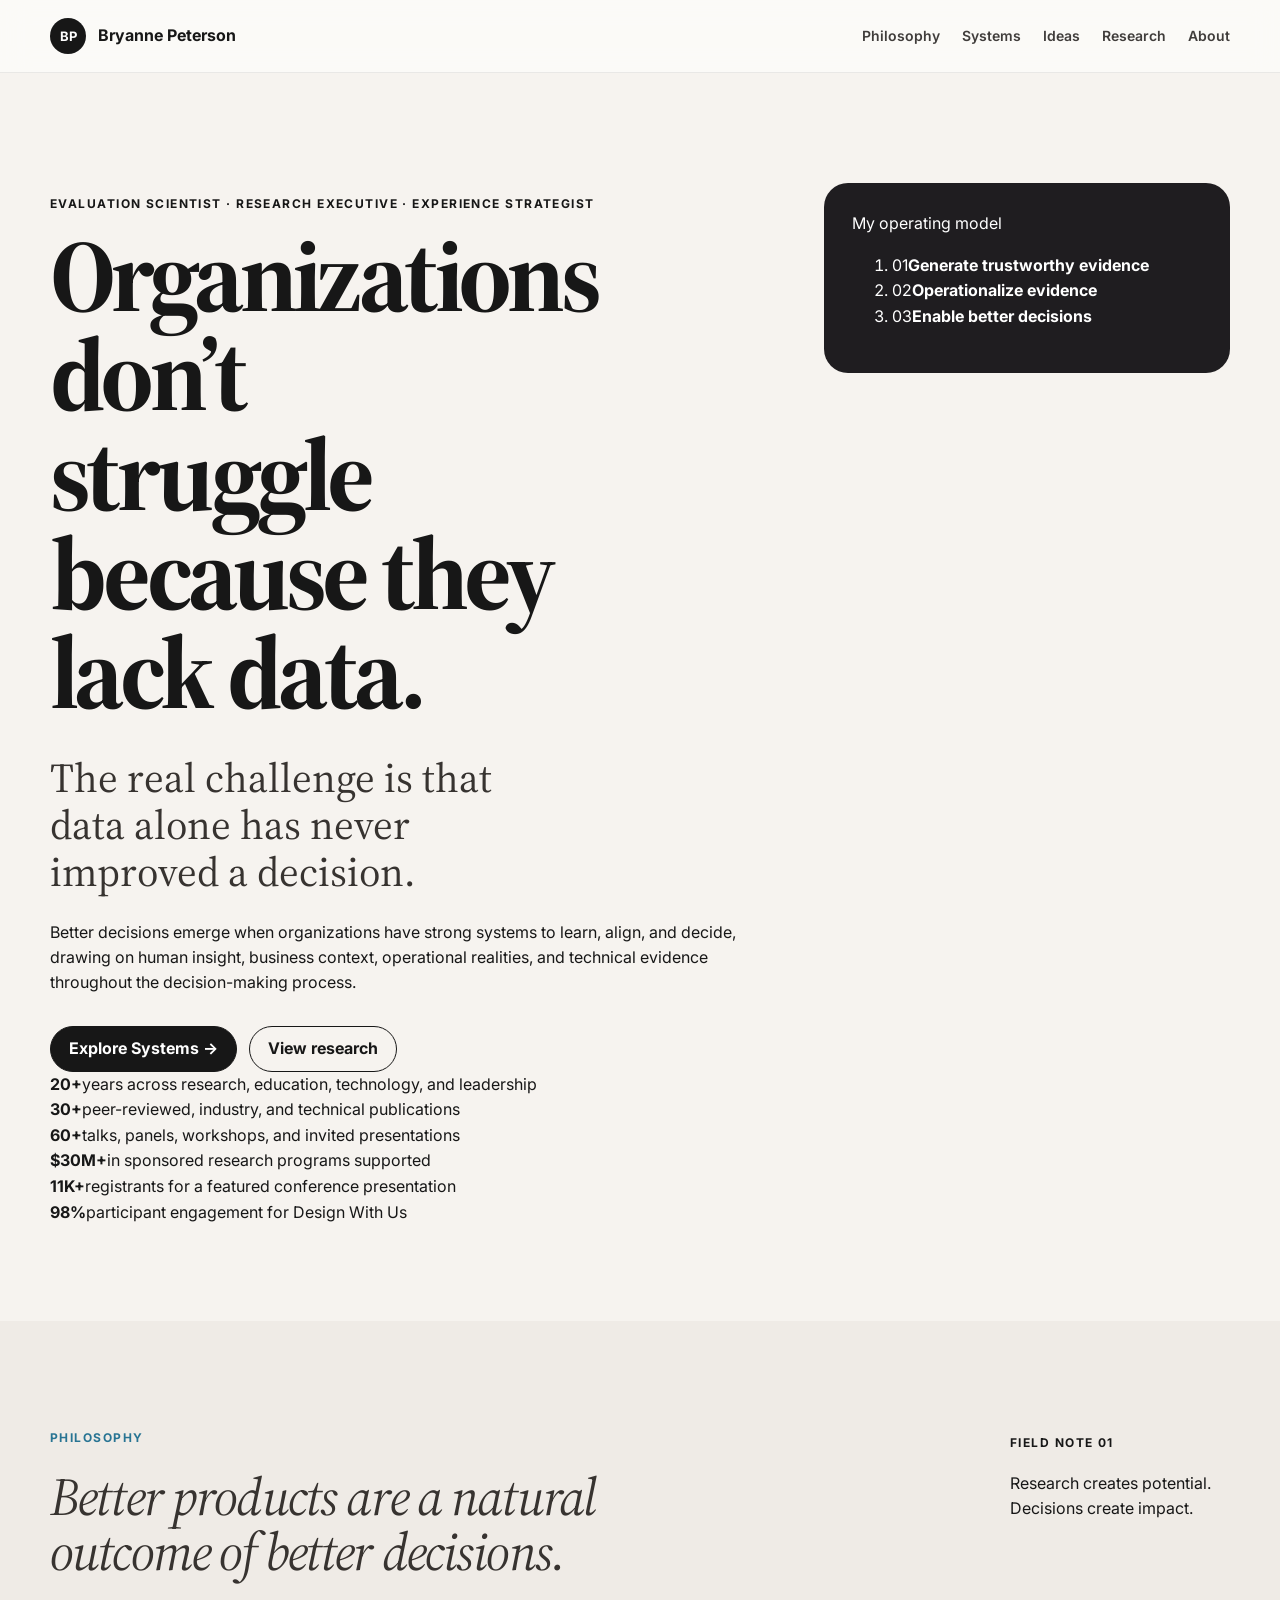
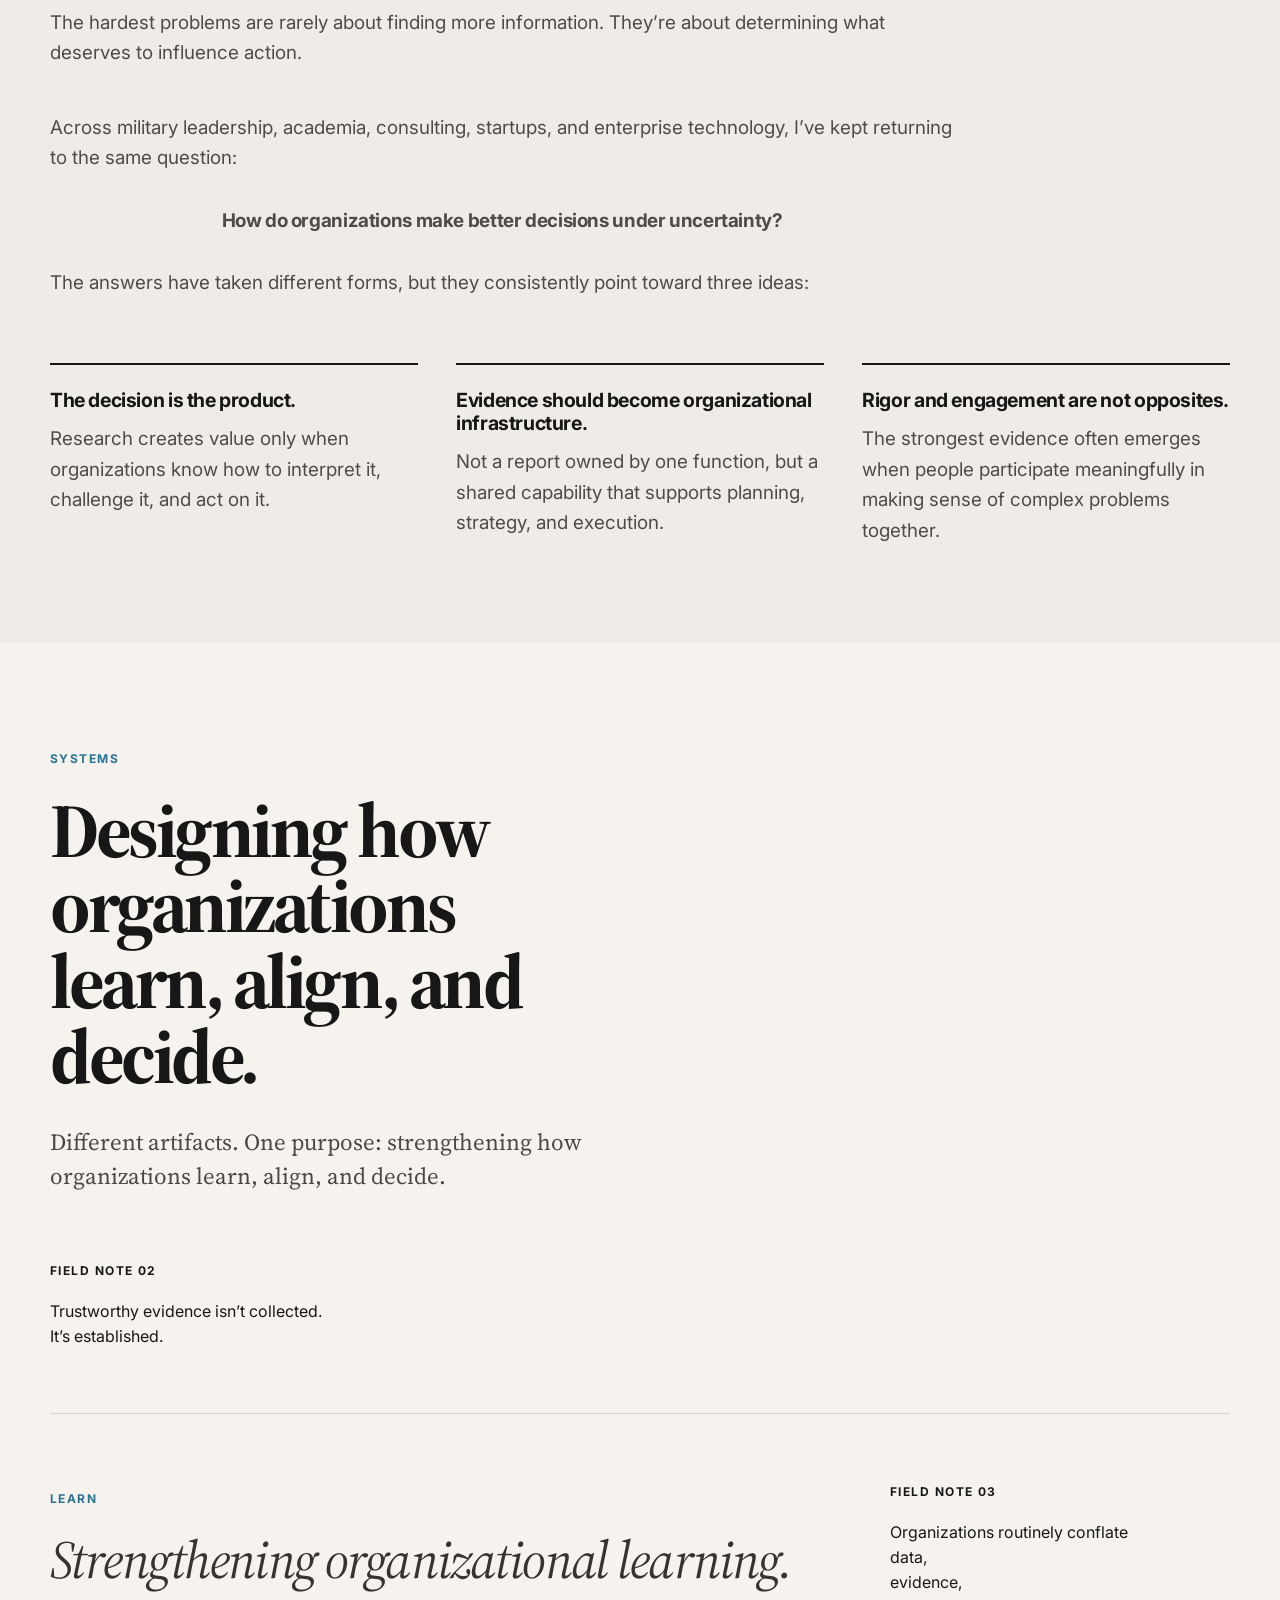
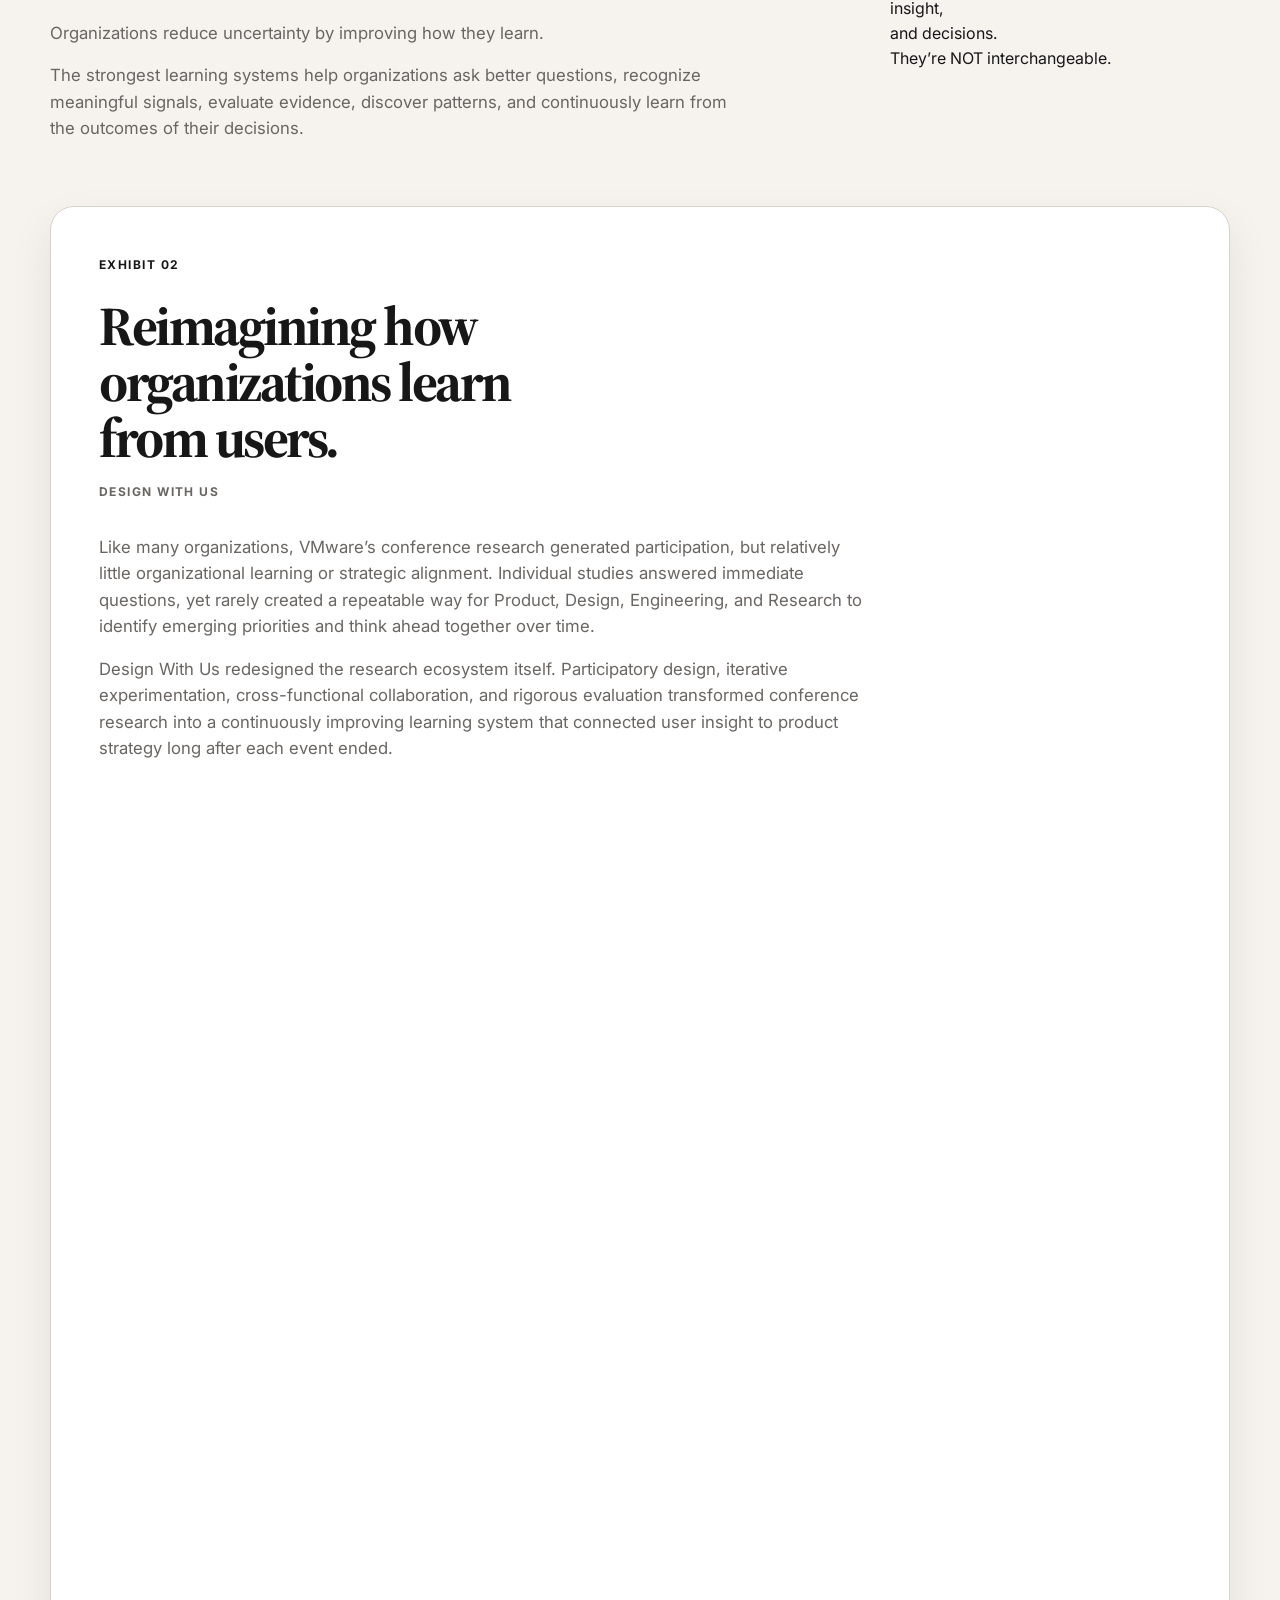
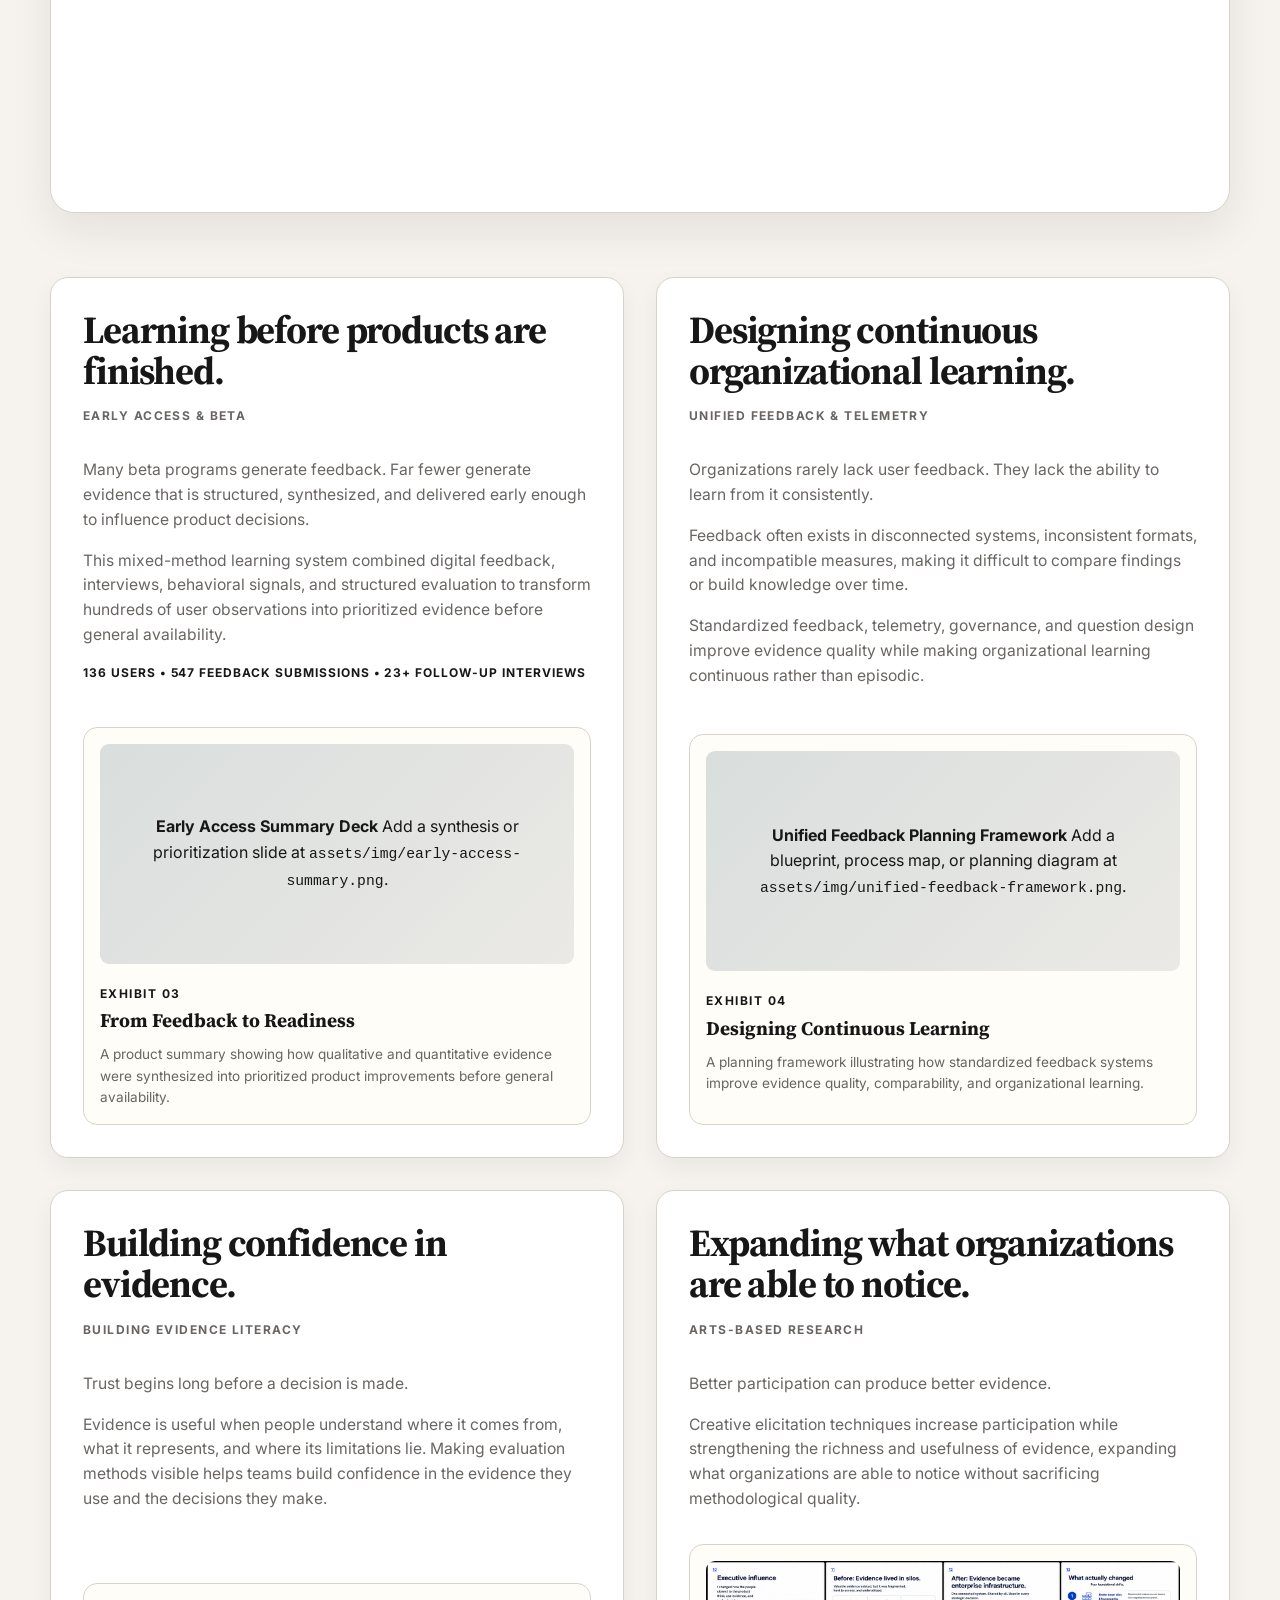
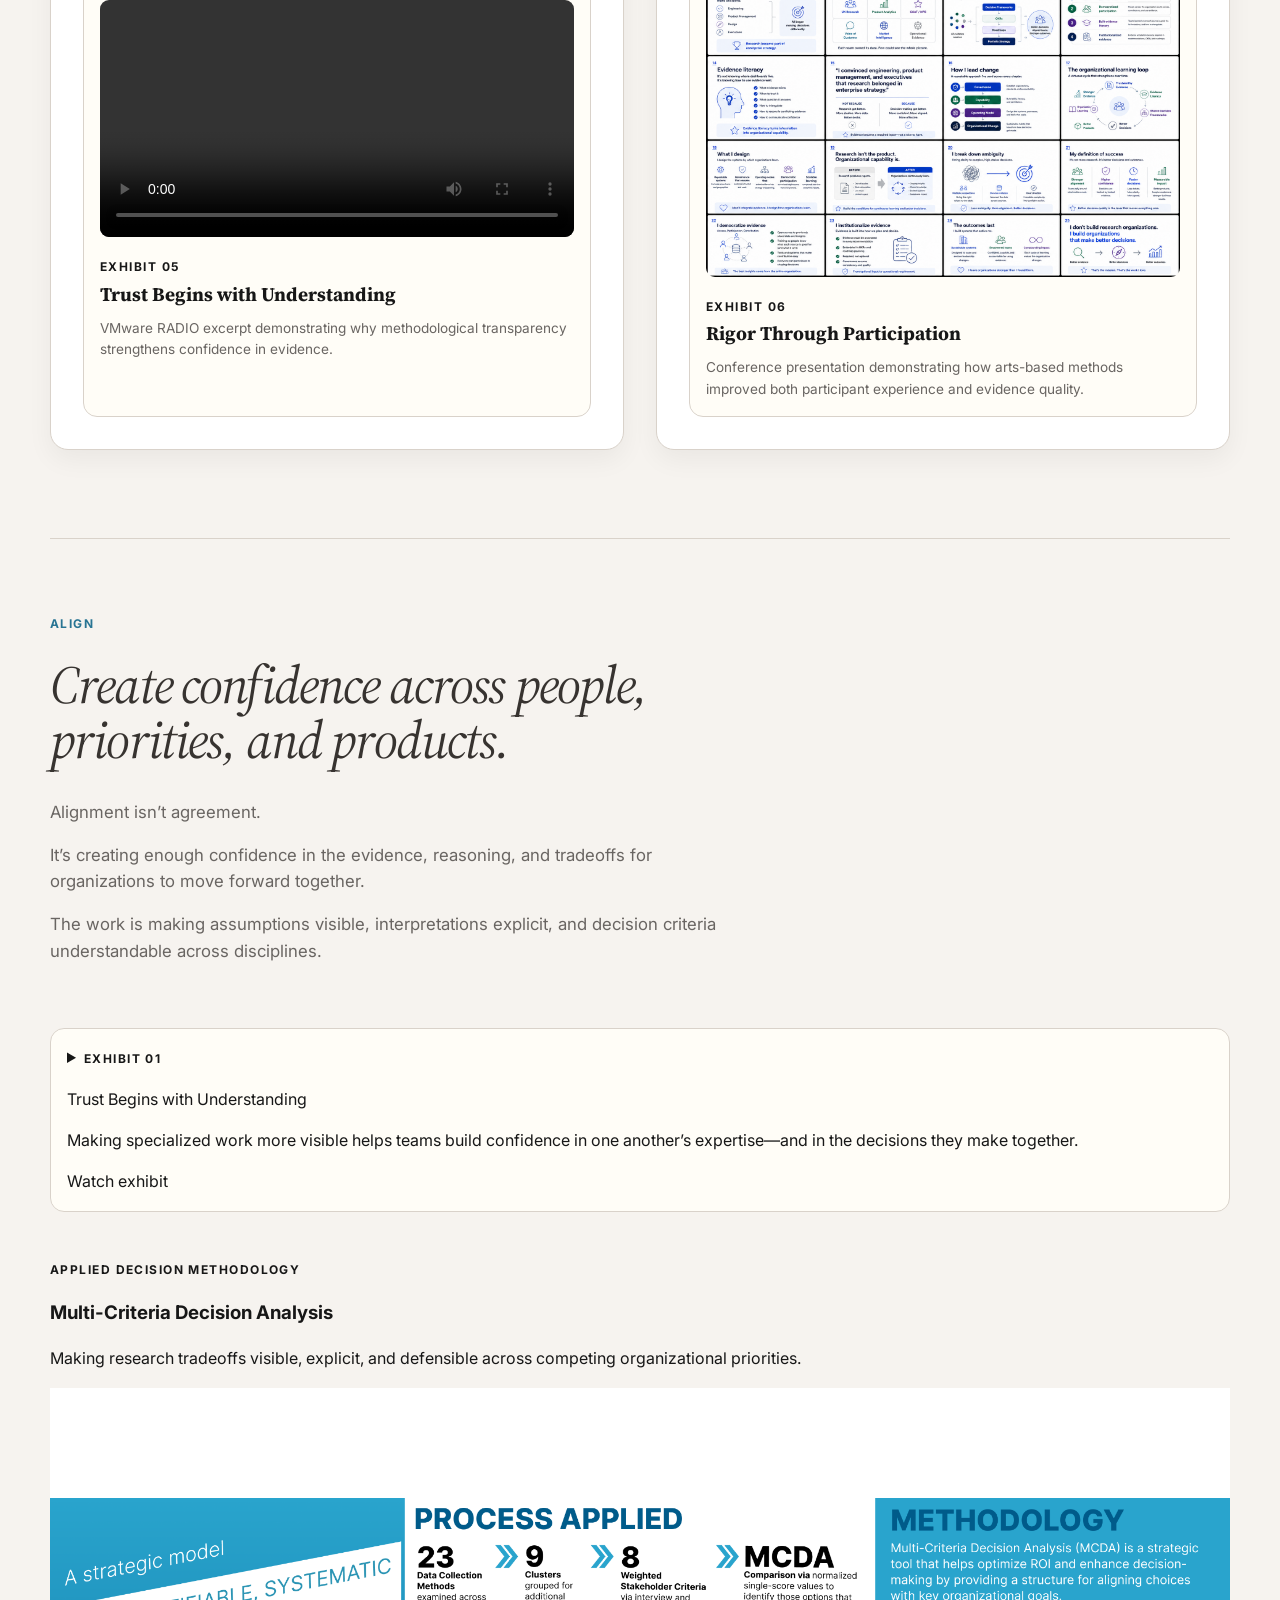
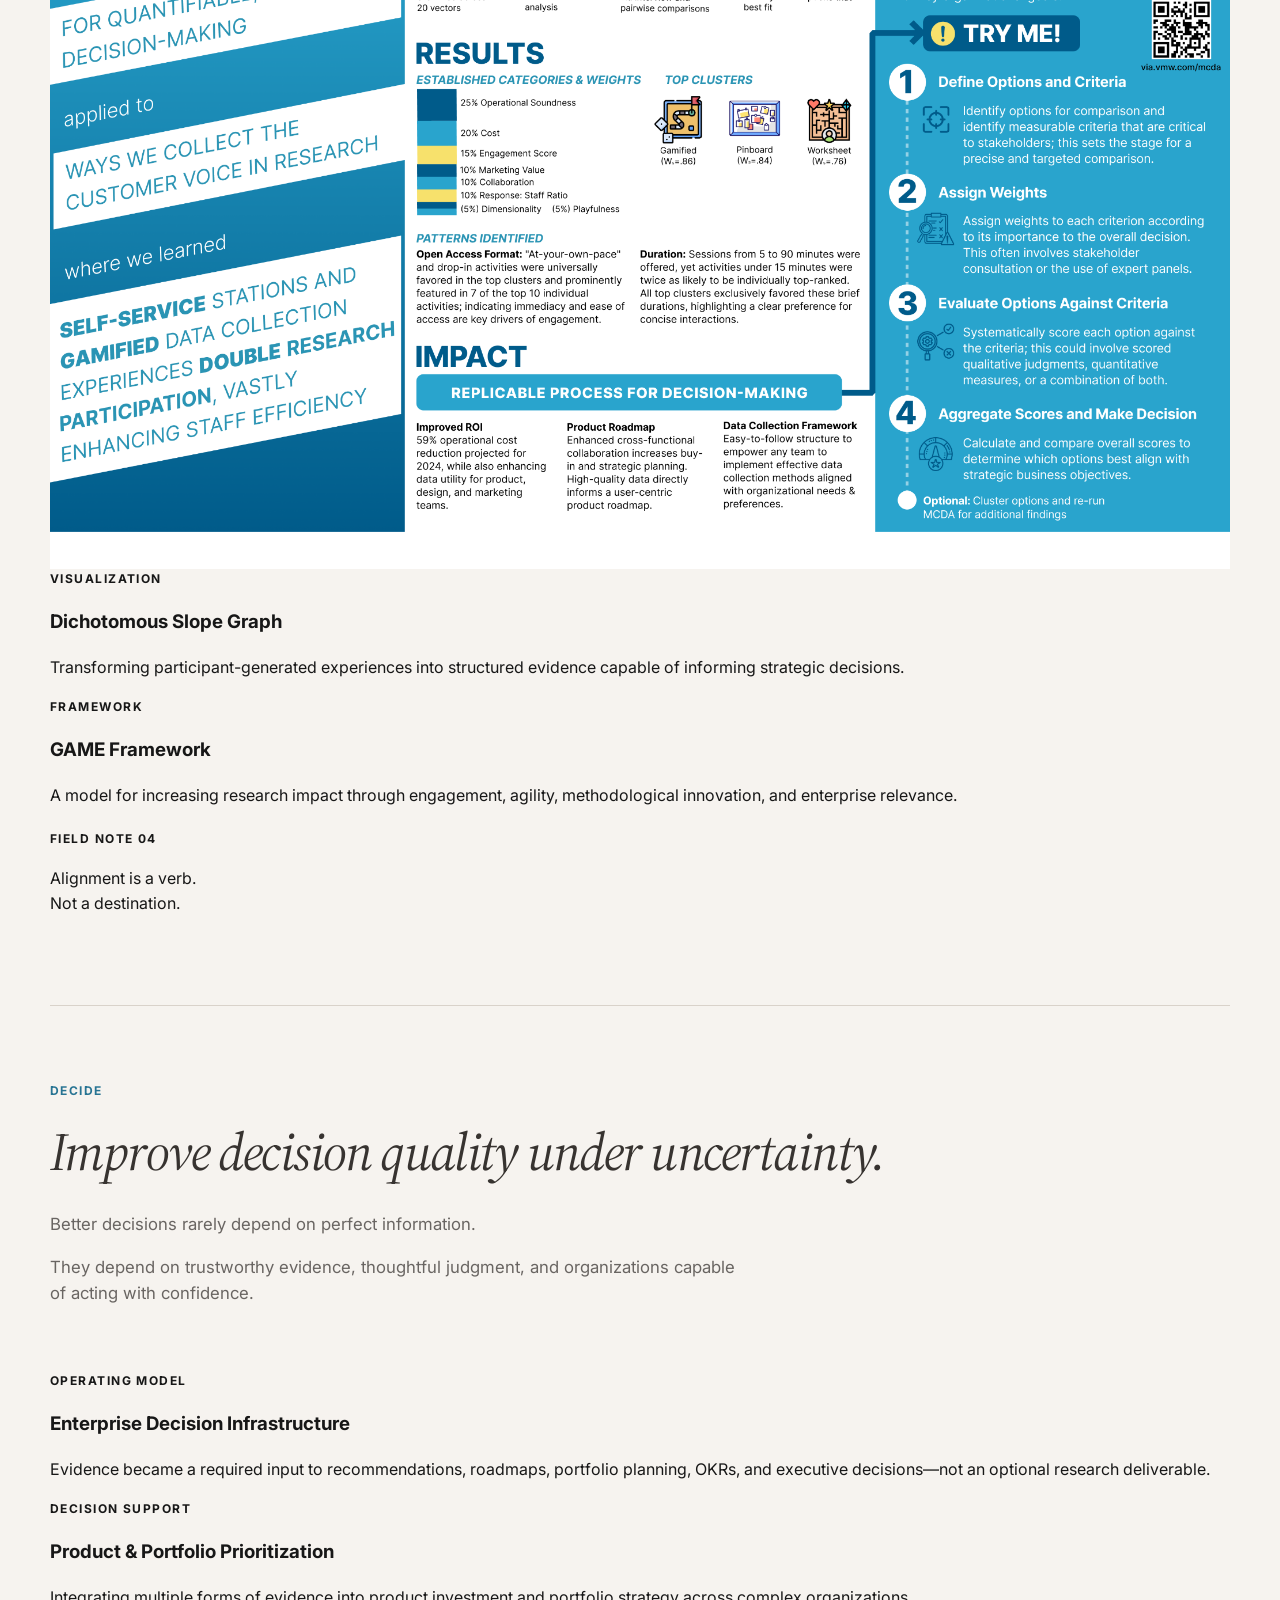
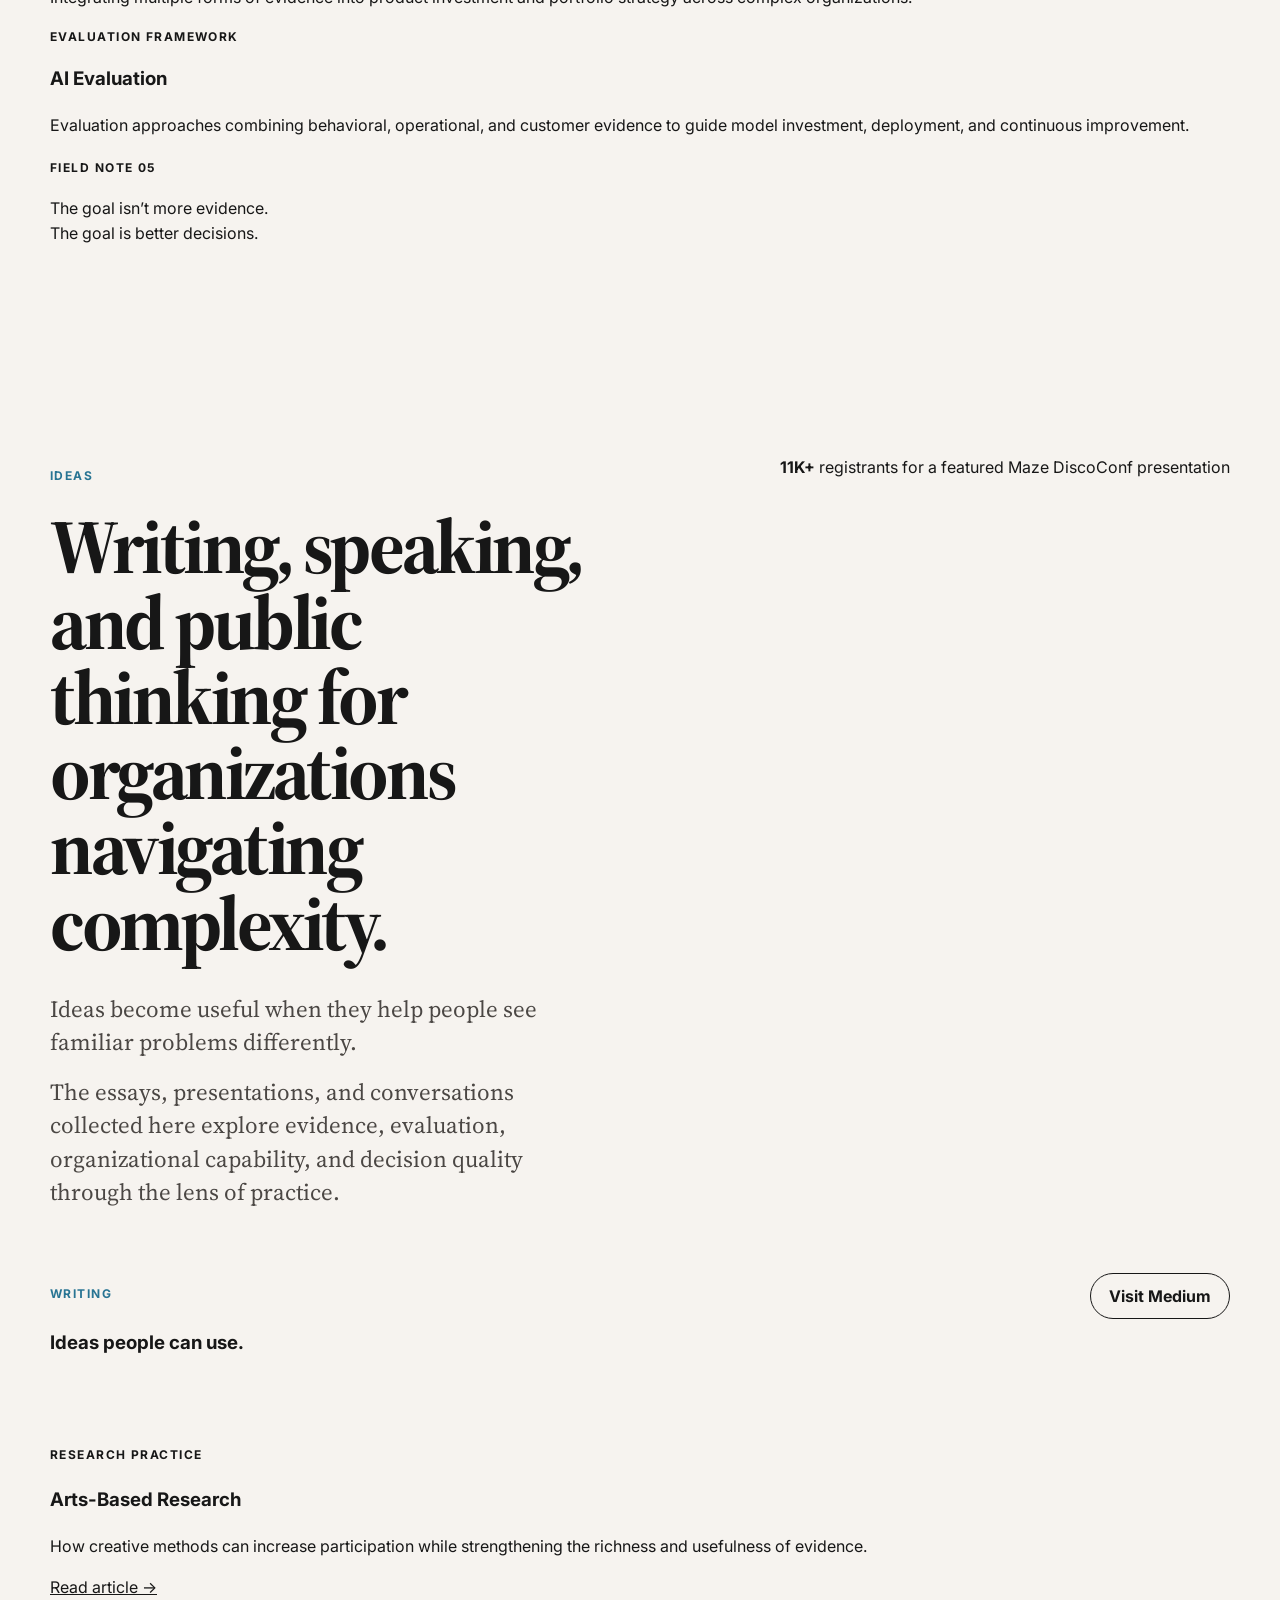
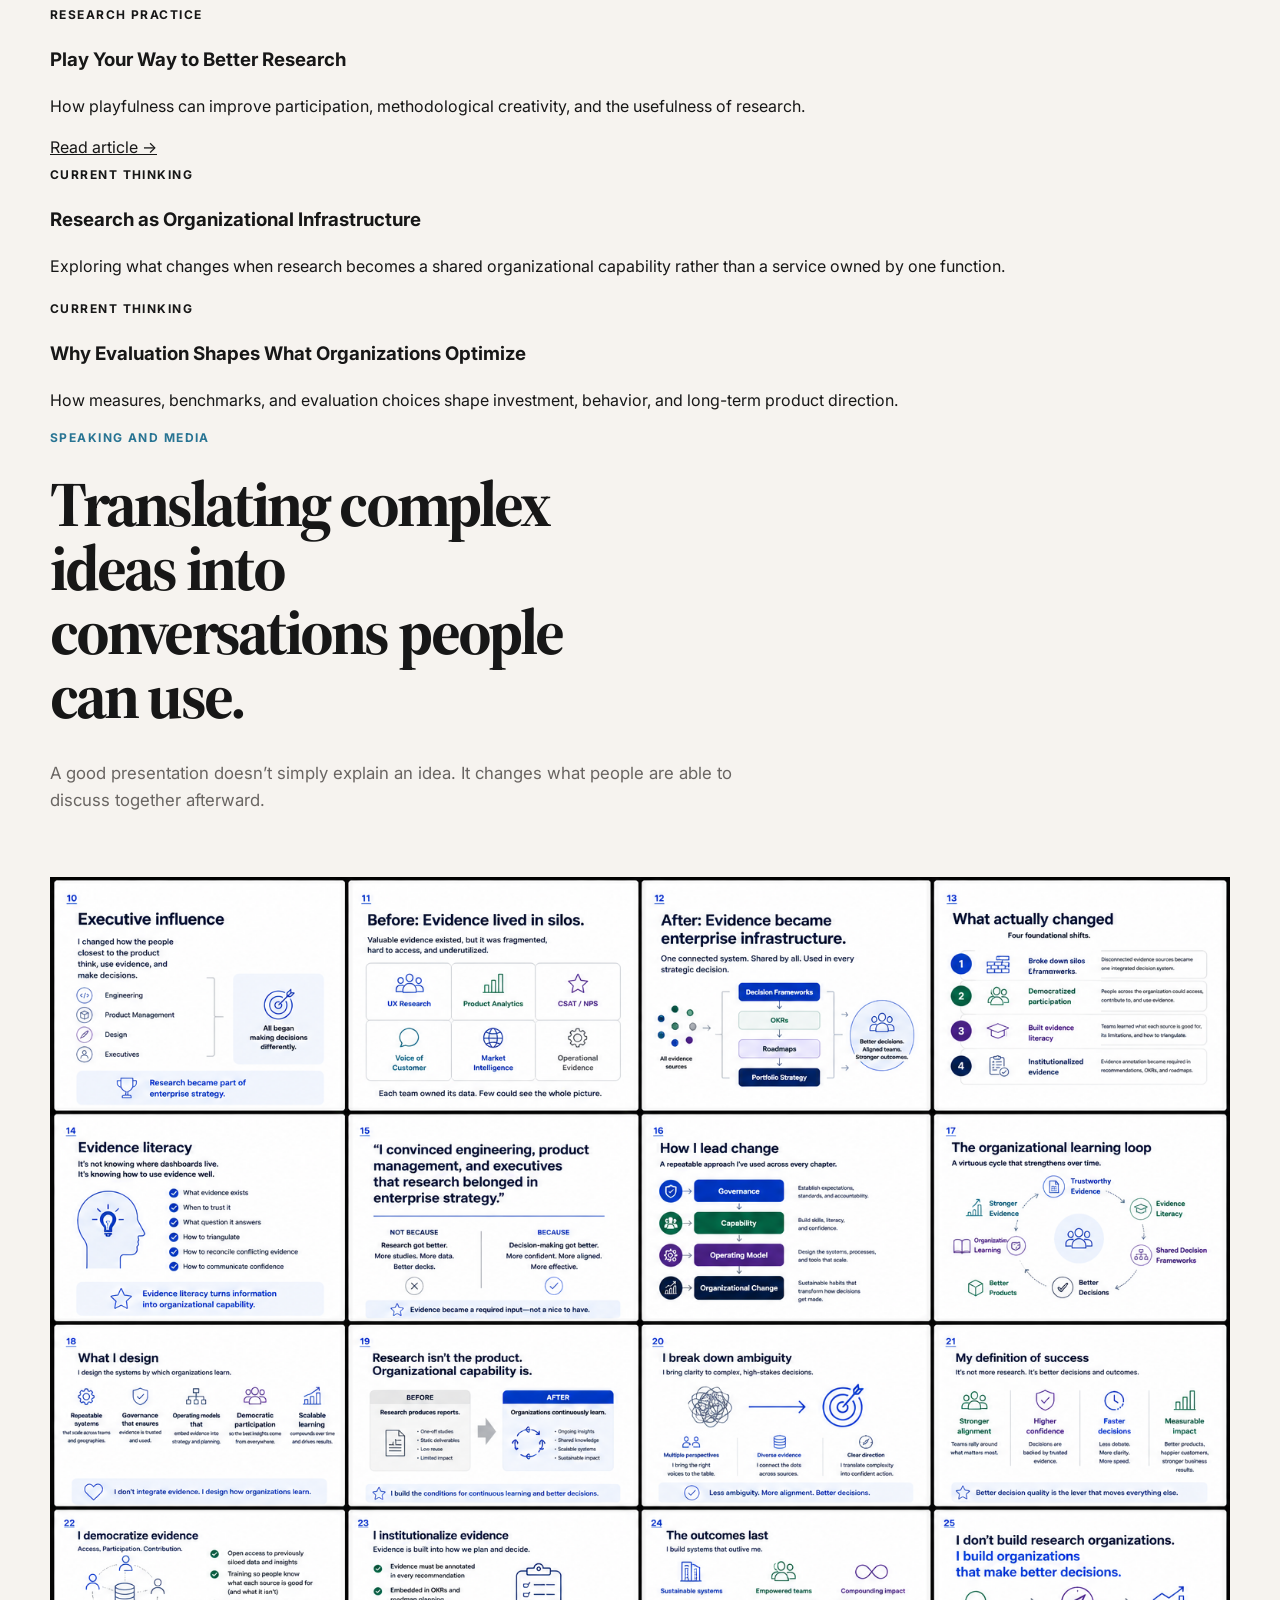
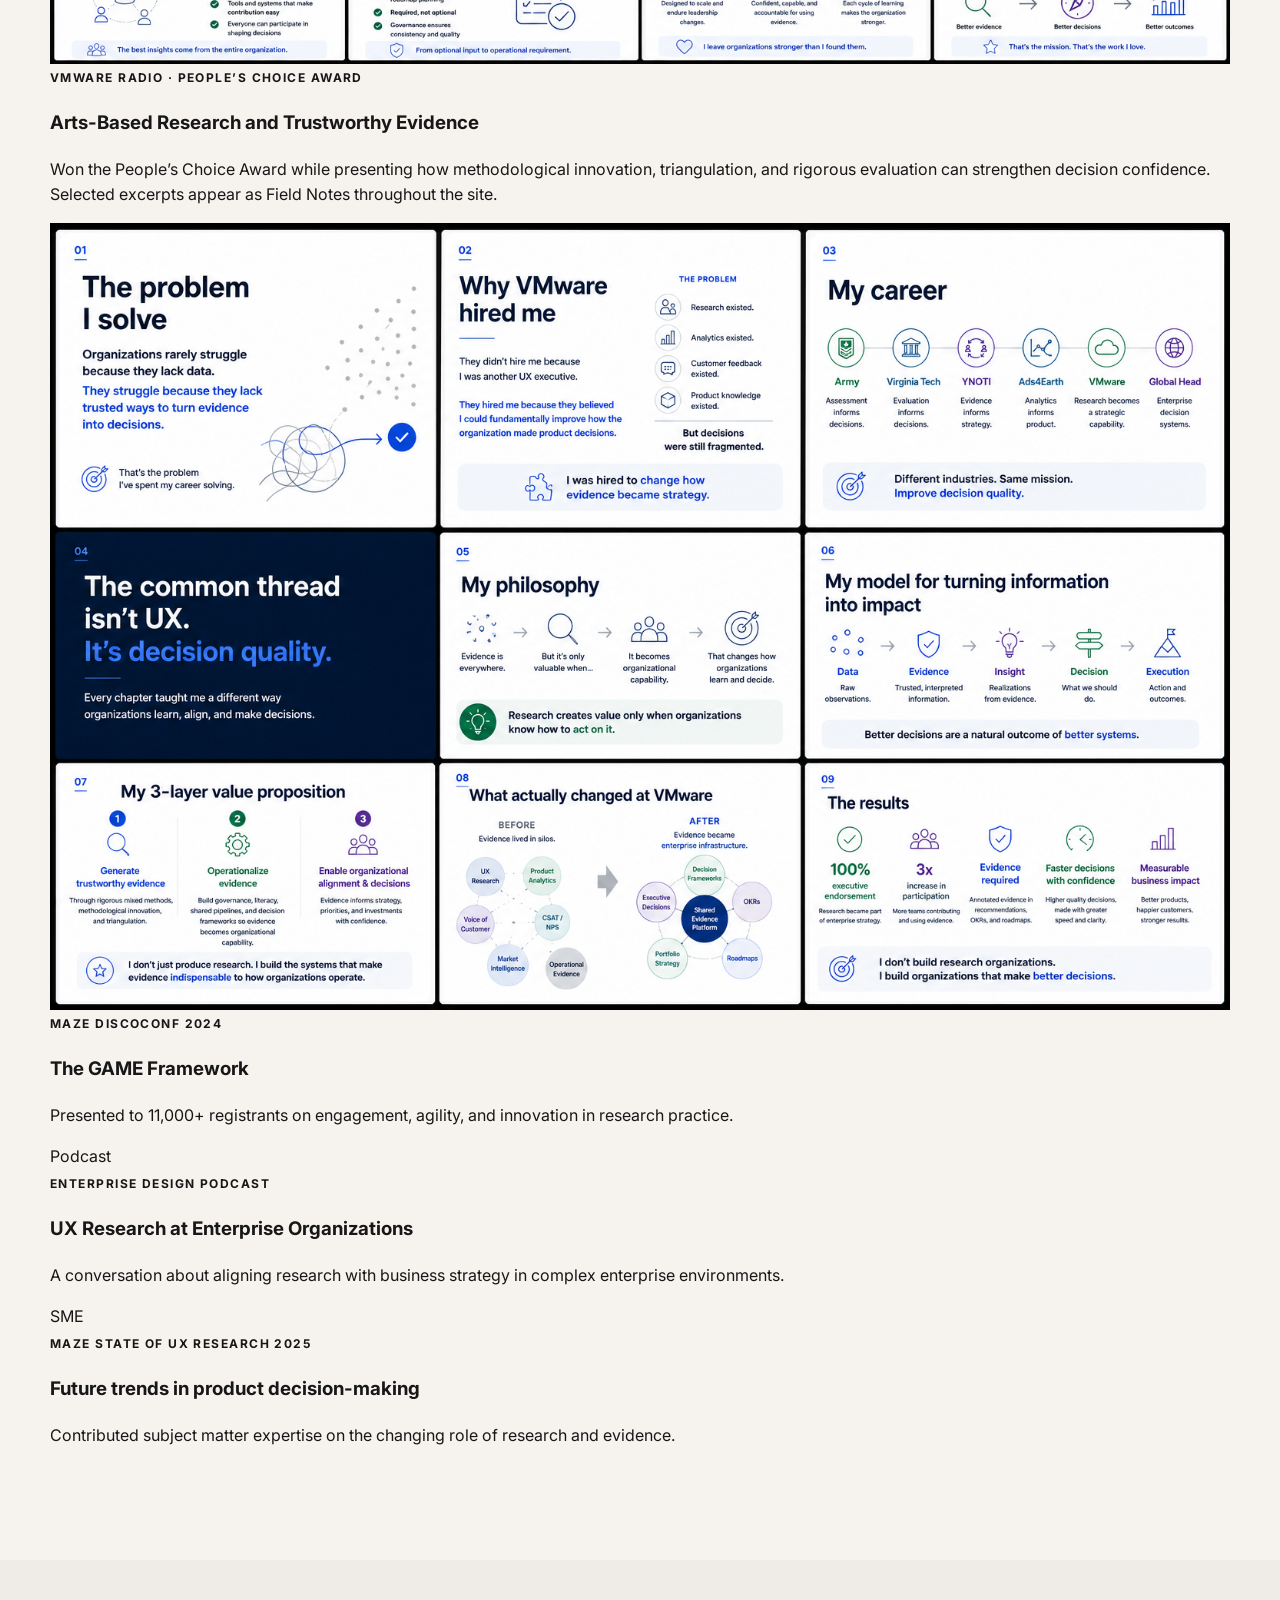
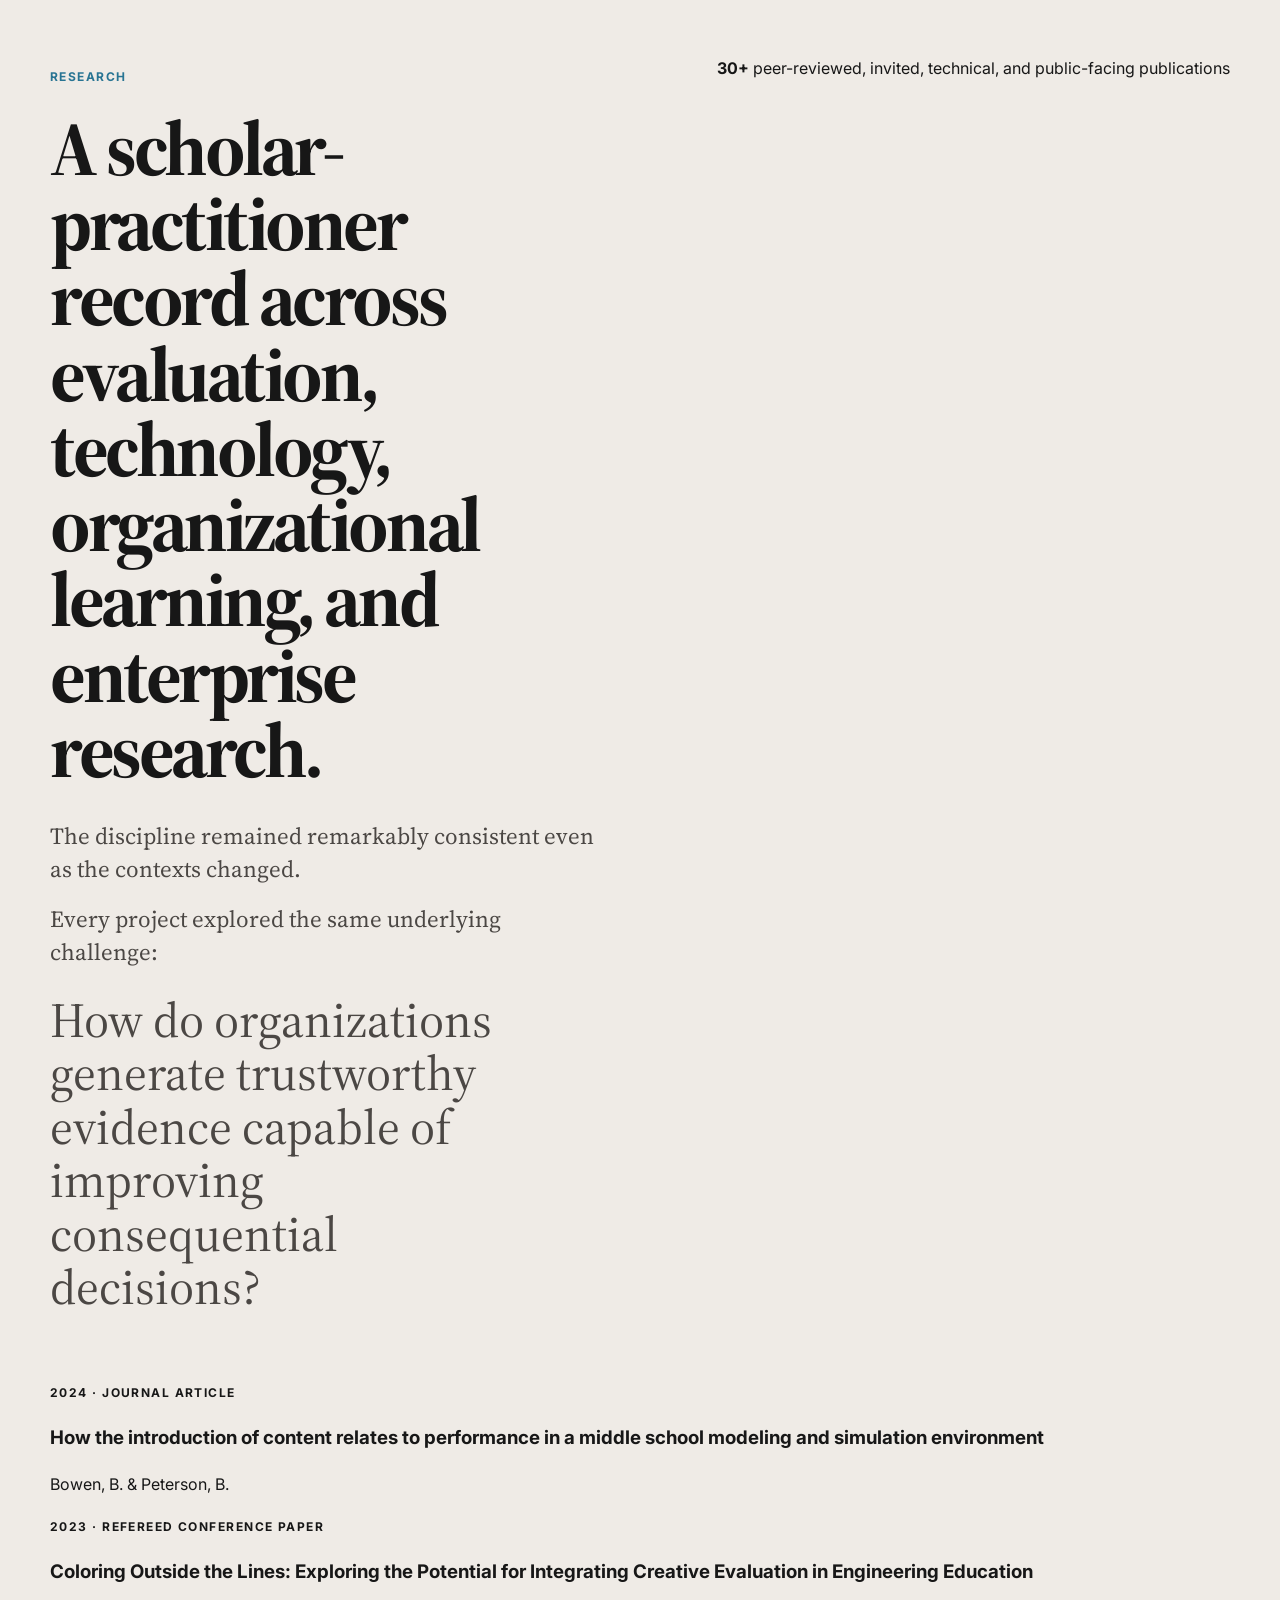
==== commit 4466308c: "css upgrades" ====
--- a/index 5.html
+++ b/index 5.html
@@ -1,2059 +1,553 @@
-<!doctype html>
+<!DOCTYPE html>
+
 <html lang="en">
 <head>
-  <meta charset="utf-8" />
-  <meta name="viewport" content="width=device-width, initial-scale=1" />
-  <meta name="description" content="Bryanne Peterson — evaluation scientist, research executive, and experience strategist." />
-  <title>Bryanne Peterson | Evaluation, Strategy, and Decision Quality</title>
-  <link rel="preconnect" href="https://fonts.googleapis.com">
-  <link rel="preconnect" href="https://fonts.gstatic.com" crossorigin>
-  <link href="https://fonts.googleapis.com/css2?family=Caveat:wght@500;600;700&family=Inter:wght@400;500;600;700&family=Patrick+Hand&family=Shadows+Into+Light&family=Source+Serif+4:opsz,wght@8..60,500;8..60,650&display=swap" rel="stylesheet">
-  <link rel="stylesheet" href="assets/style.css" />
-
-
-
-
-
-
-
-
-
-  <style>
-    /* Portfolio design system — v0.25 */
-
-    :root {
-      --ink: #171717;
-      --muted: #696562;
-      --paper: #f6f3ef;
-      --surface: #ffffff;
-      --soft: #efebe6;
-      --line: #d9d2ca;
-      --dark: #1f1d20;
-      --accent: #287493;
-      --accent-dark: #7dbcdc;
-
-      --font-display: "Source Serif 4", Georgia, serif;
-      --font-interface: Inter, -apple-system, BlinkMacSystemFont, "Segoe UI", sans-serif;
-      --font-note-label: "Patrick Hand", "Bradley Hand", cursive;
-      --font-note-body: "Shadows Into Light", "Segoe Print", cursive;
-
-      --space-1: 8px;
-      --space-2: 16px;
-      --space-3: 24px;
-      --space-4: 32px;
-      --space-5: 48px;
-      --space-6: 64px;
-      --space-7: 88px;
-      --space-8: 112px;
-
-      --measure-body: 64ch;
-      --measure-deck: 50ch;
-      --measure-display: 14ch;
-    }
-
-    /* Five recurring text roles */
-    .eyebrow,
-    .card-tag,
-    .project-citation,
-    .exhibit-kicker,
-    .field-note-label,
-    .media-card > span,
-    .article-card > span,
-    .research-list article > span {
-      font-family: var(--font-interface);
-      font-size: .75rem;
-      font-weight: 700;
-      letter-spacing: .12em;
-      text-transform: uppercase;
-    }
-
-    h1,
-    .section-heading h2,
-    .pillar-heading h3,
-    .philosophy-question,
-    .capability-title,
-    .learn-flagship h4 {
-      font-family: var(--font-display);
-      color: var(--ink);
-      letter-spacing: -.045em;
-    }
-
-    h1 {
-      max-width: 10ch;
-      margin: 0 0 var(--space-4);
-      font-size: clamp(4.5rem, 8vw, 8rem);
-      line-height: .94;
-    }
-
-    .section-heading h2 {
-      max-width: var(--measure-display);
-      margin: 0 0 var(--space-4);
-      font-size: clamp(3.5rem, 6vw, 6rem);
-      line-height: .98;
-    }
-
-    .pillar-heading h3,
-    .pillar-heading .pillar-title {
-      max-width: 17ch;
-      margin: 0 0 var(--space-4);
-      font-size: clamp(3rem, 5vw, 5rem);
-      line-height: 1;
-    }
-
-    .capability-title,
-    .learn-flagship h4 {
-      max-width: 18ch;
-      margin: 0 0 var(--space-2);
-      font-size: clamp(2.6rem, 4.3vw, 4.2rem);
-      line-height: 1.02;
-    }
-
-    .section-framing,
-    .hero-sub,
-    .philosophy-question {
-      font-family: var(--font-display);
-    }
-
-    .hero-sub {
-      max-width: 24ch;
-      margin: 0 0 var(--space-3);
-      font-size: clamp(2rem, 3.2vw, 3.2rem);
-      line-height: 1.15;
-      color: #373330;
-    }
-
-    .section-framing {
-      max-width: var(--measure-deck);
-      margin: 0;
-      font-size: clamp(1.2rem, 1.8vw, 1.55rem);
-      line-height: 1.45;
-      color: #4b4744;
-    }
-
-    .section-framing + .section-framing {
-      margin-top: var(--space-2);
-    }
-
-    body,
-    p,
-    li,
-    a,
-    button {
-      font-family: var(--font-interface);
-    }
-
-    p {
-      line-height: 1.58;
-    }
-
-    /* Reusable vertical sequence */
-    .section-heading {
-      display: grid;
-      grid-template-columns: minmax(0, 1fr) auto;
-      gap: var(--space-5);
-      align-items: start;
-      margin-bottom: var(--space-6);
-    }
-
-    .section-heading .eyebrow,
-    .pillar-heading .eyebrow {
-      display: block;
-      margin-bottom: var(--space-3);
-      color: var(--accent);
-    }
-
-    .system-pillar {
-      margin-top: var(--space-7);
-      padding-top: var(--space-6);
-      border-top: 1px solid var(--line);
-    }
-
-    .system-pillar:first-of-type {
-      margin-top: var(--space-6);
-    }
-
-    .pillar-heading {
-      max-width: 900px;
-      margin-bottom: var(--space-6);
-    }
-
-    .pillar-heading > p:not(.eyebrow) {
-      max-width: var(--measure-body);
-      margin: 0;
-      color: var(--muted);
-      font-size: 1.05rem;
-    }
-
-    .pillar-heading > p:not(.eyebrow) + p {
-      margin-top: var(--space-2);
-    }
-
-    /* Philosophy */
-    #philosophy .section-heading {
-      max-width: 1120px;
-      margin-bottom: var(--space-6);
-    }
-
-    #philosophy .section-heading h2 {
-      max-width: 13ch;
-      font-size: clamp(3.7rem, 5.6vw, 5.8rem);
-    }
-
-    #philosophy .section-framing {
-      max-width: 46ch;
-    }
-
-    .philosophy-intro {
-      max-width: 760px;
-      margin: 0 0 var(--space-6);
-    }
-
-    .philosophy-intro > p {
-      max-width: 62ch;
-      margin: 0;
-    }
-
-    .philosophy-intro > p + * {
-      margin-top: var(--space-3);
-    }
-
-    .philosophy-question {
-      max-width: 18ch;
-      margin: var(--space-4) 0;
-      font-size: clamp(2.5rem, 4vw, 3.8rem);
-      line-height: 1.08;
-    }
-
-    .principles {
-      display: grid;
-      grid-template-columns: repeat(3, minmax(0, 1fr));
-      gap: var(--space-4);
-    }
-
-    .principles article {
-      padding-top: var(--space-4);
-      border-top: 2px solid var(--ink);
-    }
-
-    .principles h4 {
-      margin: 0 0 var(--space-2);
-      font-family: var(--font-interface);
-      font-size: 1.35rem;
-      line-height: 1.15;
-      letter-spacing: -.02em;
-    }
-
-    .principles p {
-      margin: 0;
-      color: var(--muted);
-      font-size: 1rem;
-    }
-
-    /* Learn heading row */
-    .learn-heading-row {
-      display: grid;
-      grid-template-columns: minmax(0, 1fr) minmax(250px, 340px);
-      gap: var(--space-6);
-      align-items: start;
-      margin-bottom: var(--space-6);
-    }
-
-    .learn-heading-row .pillar-heading {
-      margin-bottom: 0;
-    }
-
-    .learn-field-note,
-    .systems-field-note,
-    .inline-field-note {
-      position: relative;
-      top: auto;
-      right: auto;
-      margin: 0;
-      opacity: 1;
-      animation: none;
-    }
-
-    /* Flagship */
-    .learn-flagship {
-      padding: var(--space-5);
-      border: 1px solid var(--line);
-      border-radius: 24px;
-      background: var(--surface);
-      box-shadow: 0 18px 44px rgba(23,23,23,.08);
-    }
-
-    .learn-flagship-copy {
-      max-width: 840px;
-    }
-
-    .learn-flagship-copy .exhibit-kicker {
-      display: block;
-      margin-bottom: var(--space-3);
-    }
-
-    .project-citation {
-      margin: 0 0 var(--space-4);
-      color: var(--muted);
-    }
-
-    .learn-flagship-copy > p:not(.project-citation) {
-      max-width: 70ch;
-      margin: 0;
-      color: var(--muted);
-      font-size: 1.05rem;
-    }
-
-    .learn-flagship-copy > p:not(.project-citation) + p {
-      margin-top: var(--space-2);
-    }
-
-    .learn-flagship-video {
-      margin: var(--space-5) 0;
-    }
-
-    /* Principle cards */
-    .flip-card-grid {
-      display: grid;
-      grid-template-columns: repeat(3, minmax(0, 1fr));
-      gap: var(--space-3);
-    }
-
-    .flip-card,
-    .flip-card-button,
-    .flip-card-inner {
-      min-height: 290px;
-    }
-
-    .flip-card {
-      perspective: 1200px;
-    }
-
-    .flip-card-button {
-      width: 100%;
-      padding: 0;
-      border: 0;
-      background: transparent;
-      cursor: pointer;
-      text-align: left;
-    }
-
-    .flip-card-inner {
-      position: relative;
-      display: block;
-      width: 100%;
-      transition: transform .5s cubic-bezier(.2,.75,.25,1);
-      transform-style: preserve-3d;
-    }
-
-    .flip-card:hover .flip-card-inner,
-    .flip-card:focus-within .flip-card-inner,
-    .flip-card.is-flipped .flip-card-inner {
-      transform: rotateY(180deg);
-    }
-
-    .flip-card-face {
-      position: absolute;
-      inset: 0;
-      display: flex;
-      flex-direction: column;
-      justify-content: center;
-      padding: var(--space-4);
-      border: 1px solid rgba(23,23,23,.13);
-      border-radius: 16px;
-      backface-visibility: hidden;
-      -webkit-backface-visibility: hidden;
-      box-shadow: 0 12px 26px rgba(23,23,23,.08);
-    }
-
-    .flip-card-front {
-      background:
-        linear-gradient(90deg, transparent 0 30px, rgba(194,72,72,.18) 30px 31px, transparent 31px),
-        radial-gradient(circle at 1px 1px, rgba(40,116,147,.13) 1px, transparent 1.2px),
-        #fffdf7;
-      background-size: auto, 15px 15px, auto;
-    }
-
-    .flip-card-back {
-      color: #fff;
-      background: var(--dark);
-      transform: rotateY(180deg);
-    }
-
-    .flip-card-type {
-      margin-bottom: var(--space-3);
-      color: var(--accent);
-    }
-
-    .flip-card-front h5 {
-      margin: 0;
-      font-family: var(--font-display);
-      font-size: clamp(1.65rem, 2.5vw, 2.25rem);
-      line-height: 1.08;
-      letter-spacing: -.025em;
-    }
-
-    .flip-card-back p {
-      margin: 0;
-      color: rgba(255,255,255,.82);
-      font-size: 1rem;
-    }
-
-    /* Supporting Learn exhibits */
-    .learn-support-grid {
-      display: grid;
-      grid-template-columns: repeat(2, minmax(0, 1fr));
-      gap: var(--space-4);
-      margin-top: var(--space-6);
-    }
-
-    .learn-support-card {
-      display: grid;
-      gap: var(--space-4);
-      padding: var(--space-4);
-      background: var(--surface);
-      border: 1px solid var(--line);
-      border-radius: 18px;
-      box-shadow: 0 10px 26px rgba(23,23,23,.05);
-    }
-
-    .learn-support-card h4 {
-      margin: 0 0 var(--space-2);
-      font-family: var(--font-display);
-      font-size: clamp(2rem, 3vw, 2.8rem);
-      line-height: 1.06;
-      letter-spacing: -.03em;
-    }
-
-    .learn-support-copy > p:not(.project-citation):not(.supporting-metrics) {
-      margin: 0;
-      color: var(--muted);
-      font-size: .98rem;
-    }
-
-    .learn-support-copy > p:not(.project-citation):not(.supporting-metrics) + p {
-      margin-top: var(--space-2);
-    }
-
-    .supporting-metrics {
-      margin-top: var(--space-3);
-      font-size: .75rem;
-      font-weight: 700;
-      letter-spacing: .08em;
-      text-transform: uppercase;
-    }
-
-    .learn-mini-exhibit,
-    .align-exhibit,
-    .video-field-note {
-      position: relative;
-      margin: 0;
-      padding: var(--space-2);
-      background: #fffdf7;
-      border: 1px solid var(--line);
-      border-radius: 14px;
-    }
-
-    .learn-mini-media {
-      overflow: hidden;
-      min-height: 220px;
-      margin-bottom: var(--space-2);
-      border-radius: 9px;
-      background: var(--soft);
-    }
-
-    .learn-mini-media img,
-    .learn-mini-media video {
-      display: block;
-      width: 100%;
-      height: 100%;
-      min-height: 220px;
-      object-fit: cover;
-    }
-
-    .learn-mini-media.placeholder {
-      display: grid;
-      place-items: center;
-      padding: var(--space-4);
-      text-align: center;
-      background: linear-gradient(135deg, rgba(40,116,147,.11), rgba(125,188,220,.04)), var(--soft);
-    }
-
-    .learn-mini-exhibit h5 {
-      margin: 0 0 var(--space-1);
-      font-family: var(--font-display);
-      font-size: 1.2rem;
-    }
-
-    .learn-mini-exhibit figcaption p {
-      margin: 0;
-      color: var(--muted);
-      font-size: .85rem;
-    }
-
-    .align-exhibit {
-      margin-bottom: var(--space-5);
-    }
-
-    /* Research */
-    #research .section-heading {
-      align-items: start;
-    }
-
-    #research .research-question {
-      display: block;
-      max-width: 22ch;
-      margin-top: var(--space-3);
-      font-size: clamp(2.2rem, 3.8vw, 3.8rem);
-      line-height: 1.1;
-    }
-
-    /* Footer */
-    .footer-grid.footer-statement {
-      display: grid;
-      grid-template-columns: minmax(0, 1.35fr) auto;
-      gap: var(--space-7);
-      align-items: start;
-    }
-
-    .footer-statement > div:first-child {
-      max-width: 820px;
-    }
-
-    .footer-statement .footer-question {
-      max-width: 16ch;
-      margin-top: var(--space-3);
-      font-family: var(--font-display);
-      font-size: clamp(2.4rem, 4.2vw, 4rem);
-      line-height: 1.05;
-    }
-
-    .footer-links {
-      display: flex;
-      flex-wrap: wrap;
-      gap: var(--space-3);
-      justify-content: flex-end;
-    }
-
-    /* Active navigation clip */
-    .site-nav {
-      position: relative;
-    }
-
-    .nav-clip {
-      display: block;
-      position: absolute;
-      top: -33px;
-      left: 0;
-      width: 38px;
-      height: 38px;
-      background: url("assets/icons/binder-clip.png") center / contain no-repeat;
-      transform: translateX(-50%) rotate(-5deg);
-      transition: left .32s cubic-bezier(.2,.75,.25,1), transform .2s ease;
-      pointer-events: none;
-      z-index: 5;
-    }
-
-    .site-nav.is-moving .nav-clip {
-      transform: translateX(-50%) rotate(3deg) translateY(-2px);
-    }
-
-    @media (hover: none) {
-      .flip-card:hover .flip-card-inner {
-        transform: none;
-      }
-
-      .flip-card.is-flipped .flip-card-inner,
-      .flip-card:focus-within .flip-card-inner {
-        transform: rotateY(180deg);
-      }
-    }
-
-    @media (max-width: 980px) {
-      .section-heading,
-      .learn-heading-row,
-      .footer-grid.footer-statement {
-        grid-template-columns: 1fr;
-      }
-
-      .principles,
-      .flip-card-grid,
-      .learn-support-grid {
-        grid-template-columns: 1fr;
-      }
-
-      .section-heading h2,
-      .pillar-heading h3,
-      .capability-title,
-      .learn-flagship h4 {
-        max-width: none;
-      }
-
-      .footer-links {
-        justify-content: flex-start;
-      }
-    }
-
-    @media (max-width: 760px) {
-      .nav-clip {
-        display: none;
-      }
-
-      .learn-flagship {
-        padding: var(--space-3);
-      }
-    }
-
-    @media (prefers-reduced-motion: reduce) {
-      .flip-card-inner,
-      .nav-clip {
-        transition: none;
-      }
-    }
-  </style>
-
-<style>
-/* v0.38 — stable responsive Philosophy layout */
-#philosophy .philosophy-layout {
-  display: grid;
-  grid-template-columns: minmax(0, 1fr) clamp(190px, 13vw, 220px);
-  gap: clamp(32px, 3.5vw, 56px);
-  align-items: start;
-  margin-bottom: 48px;
-}
-
-#philosophy .philosophy-copy {
-  min-width: 0;
-}
-
-#philosophy .philosophy-copy .eyebrow {
-  margin-bottom: 22px;
-  color: var(--accent);
-}
-
-#philosophy .philosophy-copy h2 {
-  width: auto;
-  max-width: none;
-  margin: 0 0 28px;
-  font-family: var(--font-display);
-  font-size: clamp(3.25rem, 4.15vw, 4.55rem);
-  line-height: 1.03;
-  letter-spacing: -.035em;
-  font-style: italic;
-  font-weight: 400;
-  color: #373330;
-  text-wrap: balance;
-}
-
-#philosophy .philosophy-deck,
-#philosophy .philosophy-intro,
-#philosophy .philosophy-intro > p,
-#philosophy .philosophy-question {
-  width: auto;
-  max-width: none;
-  padding: 0;
-}
-
-#philosophy .philosophy-deck,
-#philosophy .philosophy-intro > p,
-#philosophy .principles p {
-  margin: 0;
-  font-family: var(--font-interface);
-  font-size: 1.18rem;
-  line-height: 1.62;
-  color: #4f4b48;
-}
-
-#philosophy .philosophy-intro {
-  margin-top: 44px;
-}
-
-#philosophy .philosophy-intro > p + p {
-  margin-top: 20px;
-}
-
-#philosophy .philosophy-question {
-  margin: 24px 0 20px clamp(24px, 4vw, 56px) !important;
-  font-family: var(--font-interface);
-  font-size: 1.28rem;
-  line-height: 1.5;
-  color: #373330;
-}
-
-#philosophy .philosophy-field-note {
-  position: relative;
-  inset: auto;
-  width: 100%;
-  max-width: 220px;
-  margin: 0;
-  justify-self: end;
-  opacity: 1;
-  animation: none;
-}
-
-#philosophy .principles {
-  display: grid;
-  grid-template-columns: repeat(3, minmax(0, 1fr));
-  width: 100%;
-  max-width: none;
-  gap: clamp(32px, 3vw, 48px);
-  margin-top: 0;
-}
-
-#philosophy .principles article {
-  min-width: 0;
-  padding-top: 24px;
-}
-
-#philosophy .principles h4 {
-  margin: 0 0 12px;
-  font-family: var(--font-interface);
-  font-size: 1.22rem;
-  line-height: 1.18;
-  letter-spacing: -.02em;
-}
-
-#philosophy .principles p {
-  width: auto;
-  max-width: none;
-}
-
-@media (max-width: 900px) {
-  #philosophy .philosophy-layout {
-    grid-template-columns: 1fr;
-    gap: 36px;
-  }
-
-  #philosophy .philosophy-field-note {
-    width: min(240px, 100%);
-    max-width: none;
-    justify-self: end;
-  }
-
-  #philosophy .principles {
-    grid-template-columns: 1fr;
-    gap: 32px;
-  }
-}
-</style>
-
-
-<style>
-/* v0.39 — Philosophy note no longer controls row height */
-
-#philosophy .philosophy-layout {
-  position: relative;
-  display: block;
-  margin-bottom: 28px;
-}
-
-#philosophy .philosophy-copy {
-  min-width: 0;
-  padding-right: 276px;
-}
-
-#philosophy .philosophy-field-note {
-  position: absolute;
-  top: 0;
-  right: 0;
-  width: 220px;
-  max-width: 220px;
-  margin: 0;
-  opacity: 1;
-  animation: none;
-  z-index: 2;
-}
-
-#philosophy .philosophy-question {
-  margin: 24px 0 20px clamp(24px, 4vw, 56px) !important;
-  font-family: var(--font-interface);
-  font-size: 1.22rem;
-  line-height: 1.18;
-  letter-spacing: -.02em;
-  color: var(--ink);
-}
-
-#philosophy .philosophy-question strong {
-  font-weight: 700;
-}
-
-#philosophy .principles {
-  margin-top: 0;
-}
-
-@media (max-width: 1000px) {
-  #philosophy .philosophy-copy {
-    padding-right: 0;
-  }
-
-  #philosophy .philosophy-field-note {
-    position: relative;
-    top: auto;
-    right: auto;
-    width: min(240px, 100%);
-    max-width: none;
-    margin: 32px 0 0 auto;
-  }
-
-  #philosophy .philosophy-layout {
-    margin-bottom: 32px;
-  }
-}
-</style>
-
-
-<style>
-/* v0.41 — post-Philosophy editorial refinements */
-
-:root {
-  --rhythm-section: clamp(96px, 9vw, 148px);
-  --rhythm-chapter: clamp(64px, 6vw, 96px);
-  --rhythm-block: clamp(40px, 4vw, 64px);
-  --rhythm-copy: 20px;
-  --rhythm-tight: 12px;
-}
-
-/* The approved hero and Philosophy are intentionally excluded. */
-#systems,
-#ideas,
-#research,
-#about {
-  scroll-margin-top: 88px;
-}
-
-#systems .system-pillar {
-  margin-top: var(--rhythm-chapter);
-  padding-top: var(--rhythm-block);
-}
-
-#systems .pillar-heading,
-#ideas .ideas-group > .section-heading,
-#ideas .pillar-heading {
-  margin-bottom: var(--rhythm-block);
-}
-
-#ideas .ideas-group + .ideas-group {
-  margin-top: var(--rhythm-chapter);
-}
-
-#research .research-layout,
-#about .timeline {
-  margin-top: var(--rhythm-block);
-}
-
-/* Recurring visual reminder of the central thesis */
-.decision-path {
-  position: relative;
-  display: grid;
-  grid-template-columns: repeat(3, minmax(0, max-content));
-  gap: clamp(28px, 4vw, 64px);
-  width: fit-content;
-  margin-top: var(--rhythm-block);
-  padding-top: 20px;
-  font-family: var(--font-interface);
-  font-size: .9rem;
-  font-weight: 700;
-  color: var(--ink);
-}
-
-.decision-path::before {
-  content: "";
-  position: absolute;
-  top: 7px;
-  left: 14px;
-  right: 14px;
-  height: 1px;
-  background: var(--accent);
-  opacity: .65;
-}
-
-.decision-path span {
-  position: relative;
-  display: inline-flex;
-  align-items: center;
-  gap: 9px;
-}
-
-.decision-path span::before {
-  content: "";
-  position: absolute;
-  top: -17px;
-  left: 12px;
-  width: 7px;
-  height: 7px;
-  border: 2px solid var(--accent);
-  border-radius: 50%;
-  background: var(--paper);
-}
-
-.decision-path b {
-  font-size: .68rem;
-  letter-spacing: .08em;
-  color: var(--accent);
-}
-
-/* Field Notes read as annotations rather than floating decorative stickers */
-.field-note-annotation {
-  isolation: isolate;
-}
-
-.field-note-annotation::after {
-  content: "ANNOTATION";
-  position: absolute;
-  top: 18px;
-  right: calc(100% + 14px);
-  padding-right: 28px;
-  font-family: var(--font-interface);
-  font-size: .62rem;
-  font-weight: 700;
-  letter-spacing: .14em;
-  color: var(--accent);
-  white-space: nowrap;
-}
-
-.field-note-annotation::before {
-  content: "";
-  position: absolute;
-  top: 28px;
-  right: calc(100% + 6px);
-  width: 28px;
-  height: 1px;
-  background: var(--accent);
-  opacity: .65;
-}
-
-.field-note-dark.field-note-annotation::after {
-  color: var(--accent-dark);
-}
-
-.field-note-dark.field-note-annotation::before {
-  background: var(--accent-dark);
-}
-
-/* Flagship Design With Us principles carry the strongest card voice */
-.flip-card,
-.flip-card-button,
-.flip-card-inner {
-  min-height: 330px;
-}
-
-.flip-card-face {
-  padding: clamp(30px, 3vw, 46px);
-}
-
-.flip-card-front {
-  justify-content: flex-start;
-  padding-top: clamp(54px, 6vw, 82px);
-}
-
-.flip-card-type {
-  margin-bottom: 28px;
-  font-size: .82rem;
-  font-weight: 600;
-}
-
-.flip-card-front .flagship-principle-title {
-  max-width: 13ch;
-  margin: 0;
-  font-family: var(--font-display);
-  font-size: clamp(2.1rem, 3.25vw, 3.3rem);
-  line-height: 1.03;
-  letter-spacing: -.035em;
-  font-weight: 650;
-  color: var(--ink);
-}
-
-/* Supporting capability cards remain deliberately quieter */
-.learn-support-card h4 {
-  font-size: clamp(1.75rem, 2.4vw, 2.35rem);
-}
-
-#research > .shell > .section-heading h2 {
-  max-width: 12ch;
-}
-
-/* Prevent annotation labels from crowding narrower layouts */
-@media (max-width: 1180px) {
-  .field-note-annotation::before,
-  .field-note-annotation::after {
-    display: none;
-  }
-}
-
-@media (max-width: 760px) {
-  .decision-path {
-    grid-template-columns: 1fr;
-    gap: 18px;
-    width: 100%;
-    padding: 0 0 0 22px;
-  }
-
-  .decision-path::before {
-    top: 8px;
-    bottom: 8px;
-    left: 5px;
-    right: auto;
-    width: 1px;
-    height: auto;
-  }
-
-  .decision-path span::before {
-    top: 6px;
-    left: -20px;
-  }
-
-  .flip-card,
-  .flip-card-button,
-  .flip-card-inner {
-    min-height: 290px;
-  }
-}
-</style>
-
-
-<style>
-/* v0.42 — targeted corrections */
-
-/* Exhibit 02 should not reserve an unused side column. */
-.learn-flagship-copy {
-  max-width: none;
-}
-
-.learn-flagship-copy > p:not(.project-citation) {
-  max-width: 88ch;
-}
-
-/* Remove the experimental timeline and annotation decorations completely. */
-.decision-path {
-  display: none !important;
-}
-
-.field-note::before,
-.field-note::after,
-.field-note-annotation::before,
-.field-note-annotation::after {
-  content: none !important;
-  display: none !important;
-}
-
-/* Restore a contained, readable flagship-card scale. */
-.flip-card,
-.flip-card-button,
-.flip-card-inner {
-  min-height: 290px;
-}
-
-.flip-card-face {
-  padding: var(--space-4);
-}
-
-.flip-card-front {
-  justify-content: center;
-  padding-top: var(--space-4);
-}
-
-.flip-card-type {
-  margin-bottom: var(--space-3);
-  font-size: .75rem;
-}
-
-.flip-card-front .flagship-principle-title {
-  max-width: 17ch;
-  font-size: clamp(1.65rem, 2.35vw, 2.35rem);
-  line-height: 1.08;
-  letter-spacing: -.025em;
-}
-
-/* Field Note 04 now belongs to the Align introduction. */
-.align-heading-row {
-  display: grid;
-  grid-template-columns: minmax(0, 1fr) minmax(220px, 300px);
-  gap: var(--space-6);
-  align-items: start;
-  margin-bottom: var(--space-6);
-}
-
-.align-heading-row .pillar-heading {
-  margin-bottom: 0;
-}
-
-.align-field-note {
-  position: relative;
-  inset: auto;
-  width: 100%;
-  max-width: 260px;
-  margin: 0;
-  justify-self: end;
-  opacity: 1;
-  animation: none;
-}
-
-/* About: restore readable hierarchy and remove the artificial copy indent. */
-#about .section-heading h2 {
-  color: #f7f3ed !important;
-}
-
-#about .section-framing {
-  color: rgba(255,255,255,.78) !important;
-}
-
-#about .about-copy {
-  display: block;
-  max-width: 980px;
-  margin: var(--space-6) 0 0;
-}
-
-#about .about-copy > div {
-  max-width: 820px;
-  margin: 0;
-}
-
-#about .about-copy p {
-  max-width: 68ch;
-}
-
-/* Footer: one clear editorial close rather than competing columns. */
-.site-footer {
-  padding: clamp(72px, 8vw, 120px) 0;
-  background: var(--paper);
-  border-top: 1px solid var(--line);
-}
-
-.footer-editorial {
-  display: grid;
-  grid-template-columns: minmax(0, 1fr) auto;
-  gap: clamp(48px, 8vw, 120px);
-  align-items: end;
-}
-
-.footer-copy {
-  max-width: 930px;
-}
-
-.footer-copy .eyebrow {
-  margin: 0 0 var(--space-3);
-  color: var(--accent);
-}
-
-.footer-question {
-  max-width: 15ch;
-  margin: 0 0 var(--space-4);
-  font-family: var(--font-display);
-  font-size: clamp(3rem, 5.2vw, 5.5rem);
-  line-height: 1;
-  letter-spacing: -.04em;
-  color: var(--ink);
-}
-
-.footer-context {
-  max-width: 66ch;
-  margin: 0;
-  font-size: 1.05rem;
-  line-height: 1.65;
-  color: var(--muted);
-}
-
-.footer-editorial .footer-links {
-  display: flex;
-  flex-direction: column;
-  align-items: flex-start;
-  gap: 14px;
-  min-width: 140px;
-}
-
-.footer-editorial .footer-links a {
-  font-weight: 600;
-  color: var(--ink);
-  text-decoration: none;
-}
-
-.footer-editorial .footer-links a:hover,
-.footer-editorial .footer-links a:focus-visible {
-  color: var(--accent);
-}
-
-/* Ensure the moving nav indicator is one image only. */
-.nav-clip::before,
-.nav-clip::after,
-.site-nav::before,
-.site-nav::after {
-  content: none !important;
-  display: none !important;
-}
-
-.site-nav > .nav-clip {
-  background-image: url("assets/icons/binder-clip.png") !important;
-  background-repeat: no-repeat !important;
-  background-position: center !important;
-  background-size: contain !important;
-}
-
-@media (max-width: 980px) {
-  .align-heading-row,
-  .footer-editorial {
-    grid-template-columns: 1fr;
-  }
-
-  .align-field-note {
-    justify-self: start;
-  }
-
-  .footer-editorial .footer-links {
-    flex-direction: row;
-    flex-wrap: wrap;
-    gap: 18px 28px;
-  }
-}
-</style>
-
-
-<style>
-/* v0.43 — width corrections and single nav clip */
-
-/* There is one real nav-clip span. Prevent external CSS from drawing another
-   binder clip through active-link pseudo-elements. */
-.site-nav a::before,
-.site-nav a::after,
-.site-nav a.active::before,
-.site-nav a.active::after,
-.site-nav [aria-current="page"]::before,
-.site-nav [aria-current="page"]::after {
-  content: none !important;
-  display: none !important;
-  background-image: none !important;
-}
-
-/* Keep the single moving indicator. */
-.site-nav > .nav-clip {
-  display: block !important;
-}
-
-/* Systems introduction uses the full content measure.
-   Field Note 02 remains where it currently sits below the introduction. */
-#systems > .shell > .section-heading {
-  display: block;
-}
-
-#systems > .shell > .section-heading > div {
-  width: 100%;
-  max-width: none;
-}
-
-#systems > .shell > .section-heading h2,
-#systems .systems-purpose {
-  width: 100%;
-  max-width: none;
-}
-
-/* Exhibit 02 copy should use the entire interior width of the framed exhibit. */
-.learn-flagship-copy,
-.learn-flagship-copy .capability-title,
-.learn-flagship-copy > p,
-.learn-flagship-copy > p:not(.project-citation) {
-  width: 100%;
-  max-width: none !important;
-}
-
-/* The title can remain editorially prominent without being held to a narrow column. */
-.learn-flagship-copy .capability-title {
-  text-wrap: balance;
-}
-
-/* Field Note 04 remains beside the Align title.
-   The actual Align explanation spans the full page below. */
-.align-heading-row {
-  margin-bottom: var(--space-4);
-}
-
-.align-heading-row .pillar-heading {
-  max-width: none;
-}
-
-.align-copy {
-  width: 100%;
-  max-width: none;
-  margin: 0 0 var(--space-6);
-}
-
-.align-copy p {
-  width: 100%;
-  max-width: none;
-  margin: 0;
-  font-family: var(--font-interface);
-  font-size: 1.18rem;
-  line-height: 1.62;
-  color: #4f4b48;
-}
-
-.align-copy p + p {
-  margin-top: var(--space-2);
-}
-
-/* Footer question becomes the full-width closing statement.
-   Links follow beneath rather than competing for its horizontal measure. */
-.footer-editorial {
-  grid-template-columns: 1fr;
-  align-items: start;
-  gap: var(--space-5);
-}
-
-.footer-copy {
-  width: 100%;
-  max-width: none;
-}
-
-.footer-question {
-  width: 100%;
-  max-width: none;
-  text-wrap: balance;
-}
-
-.footer-context {
-  max-width: 78ch;
-}
-
-.footer-editorial .footer-links {
-  flex-direction: row;
-  flex-wrap: wrap;
-  gap: 18px 32px;
-  min-width: 0;
-}
-
-@media (max-width: 980px) {
-  #systems > .shell > .section-heading h2,
-  #systems .systems-purpose,
-  .learn-flagship-copy .capability-title {
-    max-width: none !important;
-  }
-}
-</style>
-
-
-<style>
-/* v0.44 — card-label alignment and full-width Philosophy narrative */
-
-/* Keep all blue card labels on one shared horizontal line. */
-.flip-card-front {
-  justify-content: flex-start;
-  padding-top: clamp(42px, 4vw, 58px);
-}
-
-.flip-card-type {
-  display: block;
-  flex: 0 0 auto;
-  min-height: 1.2em;
-  margin: 0 0 clamp(28px, 3vw, 38px);
-  line-height: 1.2;
-}
-
-.flip-card-front .flagship-principle-title {
-  margin: 0;
-}
-
-/* The Field Note only affects the Philosophy header.
-   The narrative beneath it spans the full shell width. */
-#philosophy .philosophy-layout {
-  margin-bottom: var(--space-5);
-}
-
-#philosophy .philosophy-intro-wide {
-  width: 100%;
-  max-width: none;
-  margin: 0 0 var(--space-6);
-}
-
-#philosophy .philosophy-intro-wide > p {
-  width: 100%;
-  max-width: none;
-}
-
-#philosophy .philosophy-intro-wide .philosophy-question {
-  max-width: none;
-}
-</style>
-
-
-<style>
-/* v0.45 — Systems subsection theses */
-
-#systems .system-pillar > .pillar-heading h3,
-#systems .align-heading-row .pillar-heading h3 {
-  font-style: italic;
-}
-</style>
-<style>
-/* v0.47 — complete Systems subsection thesis treatment */
-
-#systems .learn-heading-row .pillar-title {
-  font-style: italic;
-}
-</style>
-
-
-<style>
-/* v0.50 — clean editorial footer */
-
-.site-footer {
-  padding: clamp(80px, 9vw, 132px) 0 clamp(48px, 6vw, 76px);
-  background: var(--paper);
-  border-top: 1px solid var(--line);
-}
-
-.footer-clean {
-  display: block;
-}
-
-.footer-clean-copy {
-  width: 100%;
-  max-width: none;
-  text-align: center;
-}
-
-.footer-clean-copy .eyebrow {
-  margin: 0 0 var(--space-4);
-  color: var(--accent);
-}
-
-.footer-clean-question {
-  width: 100%;
-  max-width: none;
-  margin: 0 auto var(--space-4);
-  font-family: var(--font-display);
-  font-size: clamp(3.4rem, 6vw, 6.6rem);
-  line-height: .98;
-  letter-spacing: -.045em;
-  color: var(--ink);
-  text-align: center;
-  text-wrap: balance;
-}
-
-.footer-clean-context {
-  max-width: 72ch;
-  margin: 0 auto;
-  font-size: 1.08rem;
-  line-height: 1.65;
-  color: var(--muted);
-  text-align: center;
-}
-
-.footer-clean-links {
-  display: flex;
-  justify-content: center;
-  align-items: center;
-  flex-wrap: wrap;
-  gap: 16px 30px;
-  margin-top: clamp(42px, 5vw, 66px);
-  padding-top: 24px;
-  border-top: 1px solid var(--line);
-}
-
-.footer-clean-links a {
-  font-size: .95rem;
-  font-weight: 600;
-  color: var(--ink);
-  text-decoration: none;
-}
-
-.footer-clean-links a:hover,
-.footer-clean-links a:focus-visible {
-  color: var(--accent);
-}
-
-@media (max-width: 680px) {
-  .footer-clean-question {
-    font-size: clamp(2.8rem, 12vw, 4rem);
-  }
-
-  .footer-clean-links {
-    gap: 14px 22px;
-  }
-}
-</style>
-
-</head>
+<meta charset="utf-8"/>
+<meta content="width=device-width, initial-scale=1" name="viewport"/>
+<meta content="Bryanne Peterson — evaluation scientist, research executive, and experience strategist." name="description"/>
+<title>Bryanne Peterson | Evaluation, Strategy, and Decision Quality</title>
+<link href="https://fonts.googleapis.com" rel="preconnect"/>
+<link crossorigin="" href="https://fonts.gstatic.com" rel="preconnect"/>
+<link href="https://fonts.googleapis.com/css2?family=Caveat:wght@500;600;700&amp;family=Inter:wght@400;500;600;700&amp;family=Patrick+Hand&amp;family=Shadows+Into+Light&amp;family=Source+Serif+4:ital,opsz,wght@0,8..60,400;0,8..60,500;0,8..60,650;1,8..60,400;1,8..60,500;1,8..60,650&amp;display=swap" rel="stylesheet"/>
+<link href="assets/style.css" rel="stylesheet">
+
+
+
+</link></head>
 <body>
-  <a class="skip-link" href="#main">Skip to content</a>
-
-  <header class="site-header">
-    <div class="shell nav-wrap">
-      <a class="brand" href="#home" aria-label="Bryanne Peterson home">
-        <span class="brand-mark">BP</span>
-        <span class="brand-name">Bryanne Peterson</span>
-      </a>
-
-      <button class="nav-toggle" aria-expanded="false" aria-controls="site-nav">Menu</button>
-
-      <nav id="site-nav" class="site-nav" aria-label="Primary">
-        <span class="nav-clip" aria-hidden="true"></span>
-        <a href="#philosophy">Philosophy</a>
-        <a href="#systems">Systems</a>
-        <a href="#ideas">Ideas</a>
-        <a href="#research">Research</a>
-        <a href="#about">About</a>
-      </nav>
-    </div>
-  </header>
-
-  <main id="main">
-    <section id="home" class="hero section">
-      <div class="shell hero-grid">
-        <div>
-          <p class="eyebrow">Evaluation scientist · Research executive · Experience strategist</p>
-          <h1>Organizations don’t struggle because they lack data.</h1>
-          <p class="hero-sub">The real challenge is that data alone has never improved a decision.</p>
-          <p class="hero-copy">Better decisions emerge when organizations have strong systems to learn, align, and decide, drawing on human insight, business context, operational realities, and technical evidence throughout the decision-making process.</p>
-          <div class="button-row">
-            <a class="button primary" href="#systems">Explore Systems →</a>
-            <a class="button secondary" href="#research">View research</a>
-          </div>
-        </div>
-
-        <aside class="hero-panel draw-diagram" aria-label="Core operating model">
-          <span class="panel-label">My operating model</span>
-          <ol class="flow">
-            <li><span>01</span><strong>Generate trustworthy evidence</strong></li>
-            <li><span>02</span><strong>Operationalize evidence</strong></li>
-            <li><span>03</span><strong>Enable better decisions</strong></li>
-          </ol>
-        </aside>
-      </div>
-
-      <div class="shell stats" aria-label="Career highlights">
-        <article><strong>20+</strong><span>years across research, education, technology, and leadership</span></article>
-        <article><strong>30+</strong><span>peer-reviewed, industry, and technical publications</span></article>
-        <article><strong>60+</strong><span>talks, panels, workshops, and invited presentations</span></article>
-        <article><strong>$30M+</strong><span>in sponsored research programs supported</span></article>
-        <article><strong>11K+</strong><span>registrants for a featured conference presentation</span></article>
-        <article><strong>98%</strong><span>participant engagement for Design With Us</span></article>
-      </div>
-    </section>
-
-
-    <section id="philosophy" class="section soft">
-      <div class="shell">
-        <div class="philosophy-layout">
-          <div class="philosophy-copy">
-            <p class="eyebrow">Philosophy</p>
-            <h2>Better products are a natural outcome of better decisions.</h2>
-            <p class="philosophy-deck">The hardest problems are rarely about finding more information. They’re about determining what deserves to influence action.</p>
-          </div>
-
-          <aside class="field-note philosophy-field-note" aria-label="Field note">
-            <span class="field-note-clip" aria-hidden="true"></span>
-            <span class="field-note-label">FIELD NOTE 01</span>
-            <p>Research creates potential.<br>Decisions create impact.</p>
-          </aside>
-        </div>
-
-        <div class="philosophy-intro philosophy-intro-wide">
-          <p>Across military leadership, academia, consulting, startups, and enterprise technology, I’ve kept returning to the same question:</p>
-          <p class="philosophy-question"><strong style="text-align:center; width:100%;">How do organizations make better decisions under uncertainty?</strong></p>
-          <p>The answers have taken different forms, but they consistently point toward three ideas:</p>
-        </div>
-
-        <div class="principles">
-          <article>
-            <h4>The decision is the product.</h4>
-            <p>Research creates value only when organizations know how to interpret it, challenge it, and act on it.</p>
-          </article>
-          <article>
-            <h4>Evidence should become organizational infrastructure.</h4>
-            <p>Not a report owned by one function, but a shared capability that supports planning, strategy, and execution.</p>
-          </article>
-          <article>
-            <h4>Rigor and engagement are not opposites.</h4>
-            <p>The strongest evidence often emerges when people participate meaningfully in making sense of complex problems together.</p>
-          </article>
-        </div>
-      </div>
-    </section>
-
-
-    <section id="systems" class="section">
-      <div class="shell">
-        <div class="section-heading">
-          <div>
-            <p class="eyebrow">Systems</p>
-            <h2>Designing how organizations learn, align, and decide.</h2>
-            <p class="section-framing systems-purpose">Different artifacts. One purpose: strengthening how organizations learn, align, and decide.</p>
-          </div>
-        </div>
-
-        <aside class="field-note systems-field-note" aria-label="Field note">
-          <span class="field-note-clip" aria-hidden="true"></span>
-          <span class="field-note-label">FIELD NOTE 02</span>
-          <p>Trustworthy evidence isn’t collected.<br>It’s established.</p>
-        </aside>
-
-        <section class="system-pillar learn-section">
-          <div class="learn-heading-row">
-            <div class="pillar-heading">
-              <p class="eyebrow">Learn</p>
-              <h3 class="pillar-title">Strengthening organizational learning.</h3>
-              <p>Organizations reduce uncertainty by improving how they learn.</p>
-              <p>The strongest learning systems help organizations ask better questions, recognize meaningful signals, evaluate evidence, discover patterns, and continuously learn from the outcomes of their decisions.</p>
-            </div>
-
-            <aside class="field-note learn-field-note" aria-label="Field note">
-              <span class="field-note-clip" aria-hidden="true"></span>
-              <span class="field-note-label">FIELD NOTE 03</span>
-              <p>Organizations routinely conflate<br>data,<br>evidence,<br>insight,<br>and decisions.<br>They’re NOT interchangeable.</p>
-            </aside>
-          </div>
-
-          <article class="learn-flagship">
-            <div class="learn-flagship-copy">
-              <span class="exhibit-kicker">Exhibit 02</span>
-              <h4 class="capability-title">Reimagining how organizations learn from users.</h4>
-              <p class="project-citation">Design With Us</p>
-              <p>Like many organizations, VMware’s conference research generated participation, but relatively little organizational learning or strategic alignment. Individual studies answered immediate questions, yet rarely created a repeatable way for Product, Design, Engineering, and Research to identify emerging priorities and think ahead together over time.</p>
-              <p>Design With Us redesigned the research ecosystem itself. Participatory design, iterative experimentation, cross-functional collaboration, and rigorous evaluation transformed conference research into a continuously improving learning system that connected user insight to product strategy long after each event ended.</p>
-            </div>
-
-            <div class="video-embed learn-flagship-video">
-              <iframe src="https://www.youtube.com/embed/OUitGg_GM34" title="Design Case Study: Disrupting Research with Design With Us" loading="lazy" allow="accelerometer; autoplay; clipboard-write; encrypted-media; gyroscope; picture-in-picture; web-share" allowfullscreen></iframe>
-            </div>
-
-            <div class="flip-card-grid">
-              <article class="flip-card">
-                <button class="flip-card-button" type="button" aria-pressed="false" aria-label="Turn user engagement into enterprise memory: reveal details">
-                  <span class="flip-card-inner">
-                    <span class="flip-card-face flip-card-front">
-                      <span class="flip-card-type">Memory</span>
-                      <h5 class="flagship-principle-title">Turn user engagement into enterprise memory.</h5>
-                    </span>
-                    <span class="flip-card-face flip-card-back">
-                      <p>Rather than treating each conference as a standalone research effort, evidence, methods, and operational knowledge are accumulated across events, allowing every year to strengthen—not restart—the organization’s understanding of its users. Learning becomes cumulative, preserving context and accelerating future decisions.</p>
-                    </span>
-                  </span>
-                </button>
-              </article>
-
-              <article class="flip-card">
-                <button class="flip-card-button" type="button" aria-pressed="false" aria-label="Implement research as organizational infrastructure: reveal details">
-                  <span class="flip-card-inner">
-                    <span class="flip-card-face flip-card-front">
-                      <span class="flip-card-type">Infrastructure</span>
-                      <h5 class="flagship-principle-title">Implement research as organizational infrastructure.</h5>
-                    </span>
-                    <span class="flip-card-face flip-card-back">
-                      <p>Research is designed as a shared organizational capability rather than a collection of individual studies. Cross-functional partnerships, standardized operating practices, and rigorous evaluation enable teams to continuously generate, integrate, and apply user evidence across products, business units, and time.</p>
-                    </span>
-                  </span>
-                </button>
-              </article>
-
-              <article class="flip-card">
-                <button class="flip-card-button" type="button" aria-pressed="false" aria-label="Position evidence as a strategic capability: reveal details">
-                  <span class="flip-card-inner">
-                    <span class="flip-card-face flip-card-front">
-                      <span class="flip-card-type">Strategy</span>
-                      <h5 class="flagship-principle-title">Position evidence as a strategic capability.</h5>
-                    </span>
-                    <span class="flip-card-face flip-card-back">
-                      <p>Evidence is treated as more than validation for product decisions. User insight, evaluation, and research become strategic inputs that shape priorities, challenge assumptions, and inform conversations traditionally driven by technical or operational perspectives.</p>
-                    </span>
-                  </span>
-                </button>
-              </article>
-            </div>
-          </article>
-
-          <section class="learn-support-grid" aria-label="Additional organizational learning capabilities">
-            <article class="learn-support-card">
-              <div class="learn-support-copy">
-                <h4>Learning before products are finished.</h4>
-                <p class="project-citation">Early Access &amp; Beta</p>
-                <p>Many beta programs generate feedback. Far fewer generate evidence that is structured, synthesized, and delivered early enough to influence product decisions.</p>
-                <p>This mixed-method learning system combined digital feedback, interviews, behavioral signals, and structured evaluation to transform hundreds of user observations into prioritized evidence before general availability.</p>
-                <p class="supporting-metrics">136 users • 547 feedback submissions • 23+ follow-up interviews</p>
-              </div>
-              <figure class="learn-mini-exhibit">
-                <div class="learn-mini-media placeholder">
-                  <div>
-                    <strong>Early Access Summary Deck</strong>
-                    <span>Add a synthesis or prioritization slide at <code>assets/img/early-access-summary.png</code>.</span>
-                  </div>
-                </div>
-                <figcaption>
-                  <span class="exhibit-kicker">Exhibit 03</span>
-                  <h5>From Feedback to Readiness</h5>
-                  <p>A product summary showing how qualitative and quantitative evidence were synthesized into prioritized product improvements before general availability.</p>
-                </figcaption>
-              </figure>
-            </article>
-
-            <article class="learn-support-card">
-              <div class="learn-support-copy">
-                <h4>Designing continuous organizational learning.</h4>
-                <p class="project-citation">Unified Feedback &amp; Telemetry</p>
-                <p>Organizations rarely lack user feedback. They lack the ability to learn from it consistently.</p>
-                <p>Feedback often exists in disconnected systems, inconsistent formats, and incompatible measures, making it difficult to compare findings or build knowledge over time.</p>
-                <p>Standardized feedback, telemetry, governance, and question design improve evidence quality while making organizational learning continuous rather than episodic.</p>
-              </div>
-              <figure class="learn-mini-exhibit">
-                <div class="learn-mini-media placeholder">
-                  <div>
-                    <strong>Unified Feedback Planning Framework</strong>
-                    <span>Add a blueprint, process map, or planning diagram at <code>assets/img/unified-feedback-framework.png</code>.</span>
-                  </div>
-                </div>
-                <figcaption>
-                  <span class="exhibit-kicker">Exhibit 04</span>
-                  <h5>Designing Continuous Learning</h5>
-                  <p>A planning framework illustrating how standardized feedback systems improve evidence quality, comparability, and organizational learning.</p>
-                </figcaption>
-              </figure>
-            </article>
-
-            <article class="learn-support-card compact">
-              <div class="learn-support-copy">
-                <h4>Building confidence in evidence.</h4>
-                <p class="project-citation">Building Evidence Literacy</p>
-                <p>Trust begins long before a decision is made.</p>
-                <p>Evidence is useful when people understand where it comes from, what it represents, and where its limitations lie. Making evaluation methods visible helps teams build confidence in the evidence they use and the decisions they make.</p>
-              </div>
-              <figure class="learn-mini-exhibit">
-                <div class="learn-mini-media">
-                  <video controls preload="metadata">
-                    <source src="assets/mp4/ihope.mp4" type="video/mp4">
+<a class="skip-link" href="#main">Skip to content</a>
+<header class="site-header">
+<div class="shell nav-wrap">
+<a aria-label="Bryanne Peterson home" class="brand" href="#home">
+<span class="brand-mark">BP</span>
+<span class="brand-name">Bryanne Peterson</span>
+</a>
+<button aria-controls="site-nav" aria-expanded="false" class="nav-toggle">Menu</button>
+<nav aria-label="Primary" class="site-nav" id="site-nav">
+<span aria-hidden="true" class="nav-clip"></span>
+<a href="#philosophy">Philosophy</a>
+<a href="#systems">Systems</a>
+<a href="#ideas">Ideas</a>
+<a href="#research">Research</a>
+<a href="#about">About</a>
+</nav>
+</div>
+</header>
+<main id="main">
+<section class="hero section" id="home">
+<div class="shell hero-grid">
+<div>
+<p class="eyebrow">Evaluation scientist · Research executive · Experience strategist</p>
+<h1>Organizations don’t struggle because they lack data.</h1>
+<p class="hero-sub">The real challenge is that data alone has never improved a decision.</p>
+<p class="hero-copy">Better decisions emerge when organizations have strong systems to learn, align, and decide, drawing on human insight, business context, operational realities, and technical evidence throughout the decision-making process.</p>
+<div class="button-row">
+<a class="button primary" href="#systems">Explore Systems →</a>
+<a class="button secondary" href="#research">View research</a>
+</div>
+</div>
+<aside aria-label="Core operating model" class="hero-panel draw-diagram">
+<span class="panel-label">My operating model</span>
+<ol class="flow">
+<li><span>01</span><strong>Generate trustworthy evidence</strong></li>
+<li><span>02</span><strong>Operationalize evidence</strong></li>
+<li><span>03</span><strong>Enable better decisions</strong></li>
+</ol>
+</aside>
+</div>
+<div aria-label="Career highlights" class="shell stats">
+<article><strong>20+</strong><span>years across research, education, technology, and leadership</span></article>
+<article><strong>30+</strong><span>peer-reviewed, industry, and technical publications</span></article>
+<article><strong>60+</strong><span>talks, panels, workshops, and invited presentations</span></article>
+<article><strong>$30M+</strong><span>in sponsored research programs supported</span></article>
+<article><strong>11K+</strong><span>registrants for a featured conference presentation</span></article>
+<article><strong>98%</strong><span>participant engagement for Design With Us</span></article>
+</div>
+</section>
+<section class="section soft" id="philosophy">
+<div class="shell">
+<div class="philosophy-layout">
+<div class="philosophy-copy">
+<p class="eyebrow">Philosophy</p>
+<h2 class="editorial-thesis">Better products are a natural outcome of better decisions.</h2>
+<p class="philosophy-deck">The hardest problems are rarely about finding more information. They’re about determining what deserves to influence action.</p>
+<div class="philosophy-intro">
+<p>Across military leadership, academia, consulting, startups, and enterprise technology, I’ve kept returning to the same question:</p>
+<p class="philosophy-question centered-question"><strong>How do organizations make better decisions under uncertainty?</strong></p>
+<p>The answers have taken different forms, but they consistently point toward three ideas:</p>
+</div>
+</div>
+<aside aria-label="Field note" class="field-note philosophy-field-note">
+<span aria-hidden="true" class="field-note-clip"></span>
+<span class="field-note-label">FIELD NOTE 01</span>
+<p>Research creates potential.<br/>Decisions create impact.</p>
+</aside>
+</div>
+<div class="principles">
+<article>
+<h4>The decision is the product.</h4>
+<p>Research creates value only when organizations know how to interpret it, challenge it, and act on it.</p>
+</article>
+<article>
+<h4>Evidence should become organizational infrastructure.</h4>
+<p>Not a report owned by one function, but a shared capability that supports planning, strategy, and execution.</p>
+</article>
+<article>
+<h4>Rigor and engagement are not opposites.</h4>
+<p>The strongest evidence often emerges when people participate meaningfully in making sense of complex problems together.</p>
+</article>
+</div>
+</div>
+</section>
+<section class="section" id="systems">
+<div class="shell">
+<div class="section-heading">
+<div>
+<p class="eyebrow">Systems</p>
+<h2>Designing how organizations learn, align, and decide.</h2>
+<p class="section-framing systems-purpose">Different artifacts. One purpose: strengthening how organizations learn, align, and decide.</p>
+</div>
+</div>
+<aside aria-label="Field note" class="field-note systems-field-note">
+<span aria-hidden="true" class="field-note-clip"></span>
+<span class="field-note-label">FIELD NOTE 02</span>
+<p>Trustworthy evidence isn’t collected.<br/>It’s established.</p>
+</aside>
+<section class="system-pillar learn-section">
+<div class="learn-heading-row">
+<div class="pillar-heading">
+<p class="eyebrow">Learn</p>
+<h3 class="pillar-title editorial-thesis">Strengthening organizational learning.</h3>
+<p>Organizations reduce uncertainty by improving how they learn.</p>
+<p>The strongest learning systems help organizations ask better questions, recognize meaningful signals, evaluate evidence, discover patterns, and continuously learn from the outcomes of their decisions.</p>
+</div>
+<aside aria-label="Field note" class="field-note learn-field-note">
+<span aria-hidden="true" class="field-note-clip"></span>
+<span class="field-note-label">FIELD NOTE 03</span>
+<p>Organizations routinely conflate<br/>data,<br/>evidence,<br/>insight,<br/>and decisions.<br/>They’re NOT interchangeable.</p>
+</aside>
+</div>
+<article class="learn-flagship">
+<div class="learn-flagship-copy">
+<span class="exhibit-kicker">Exhibit 02</span>
+<h4 class="capability-title">Reimagining how organizations learn from users.</h4>
+<p class="project-citation">Design With Us</p>
+<p>Like many organizations, VMware’s conference research generated participation, but relatively little organizational learning or strategic alignment. Individual studies answered immediate questions, yet rarely created a repeatable way for Product, Design, Engineering, and Research to identify emerging priorities and think ahead together over time.</p>
+<p>Design With Us redesigned the research ecosystem itself. Participatory design, iterative experimentation, cross-functional collaboration, and rigorous evaluation transformed conference research into a continuously improving learning system that connected user insight to product strategy long after each event ended.</p>
+</div>
+<div class="video-embed learn-flagship-video">
+<iframe allow="accelerometer; autoplay; clipboard-write; encrypted-media; gyroscope; picture-in-picture; web-share" allowfullscreen="" loading="lazy" src="https://www.youtube.com/embed/OUitGg_GM34" title="Design Case Study: Disrupting Research with Design With Us"></iframe>
+</div>
+<div class="flip-card-grid">
+<article class="flip-card">
+<button aria-label="Turn user engagement into enterprise memory: reveal details" aria-pressed="false" class="flip-card-button" type="button">
+<span class="flip-card-inner">
+<span class="flip-card-face flip-card-front">
+<span class="flip-card-type">Memory</span>
+<h5>Turn user engagement into enterprise memory.</h5>
+</span>
+<span class="flip-card-face flip-card-back">
+<p>Rather than treating each conference as a standalone research effort, evidence, methods, and operational knowledge are accumulated across events, allowing every year to strengthen—not restart—the organization’s understanding of its users. Learning becomes cumulative, preserving context and accelerating future decisions.</p>
+</span>
+</span>
+</button>
+</article>
+<article class="flip-card">
+<button aria-label="Implement research as organizational infrastructure: reveal details" aria-pressed="false" class="flip-card-button" type="button">
+<span class="flip-card-inner">
+<span class="flip-card-face flip-card-front">
+<span class="flip-card-type">Infrastructure</span>
+<h5>Implement research as organizational infrastructure.</h5>
+</span>
+<span class="flip-card-face flip-card-back">
+<p>Research is designed as a shared organizational capability rather than a collection of individual studies. Cross-functional partnerships, standardized operating practices, and rigorous evaluation enable teams to continuously generate, integrate, and apply user evidence across products, business units, and time.</p>
+</span>
+</span>
+</button>
+</article>
+<article class="flip-card">
+<button aria-label="Position evidence as a strategic capability: reveal details" aria-pressed="false" class="flip-card-button" type="button">
+<span class="flip-card-inner">
+<span class="flip-card-face flip-card-front">
+<span class="flip-card-type">Strategy</span>
+<h5>Position evidence as a strategic capability.</h5>
+</span>
+<span class="flip-card-face flip-card-back">
+<p>Evidence is treated as more than validation for product decisions. User insight, evaluation, and research become strategic inputs that shape priorities, challenge assumptions, and inform conversations traditionally driven by technical or operational perspectives.</p>
+</span>
+</span>
+</button>
+</article>
+</div>
+</article>
+<section aria-label="Additional organizational learning capabilities" class="learn-support-grid">
+<article class="learn-support-card">
+<div class="learn-support-copy">
+<h4>Learning before products are finished.</h4>
+<p class="project-citation">Early Access &amp; Beta</p>
+<p>Many beta programs generate feedback. Far fewer generate evidence that is structured, synthesized, and delivered early enough to influence product decisions.</p>
+<p>This mixed-method learning system combined digital feedback, interviews, behavioral signals, and structured evaluation to transform hundreds of user observations into prioritized evidence before general availability.</p>
+<p class="supporting-metrics">136 users • 547 feedback submissions • 23+ follow-up interviews</p>
+</div>
+<figure class="learn-mini-exhibit">
+<div class="learn-mini-media placeholder">
+<div>
+<strong>Early Access Summary Deck</strong>
+<span>Add a synthesis or prioritization slide at <code>assets/img/early-access-summary.png</code>.</span>
+</div>
+</div>
+<figcaption>
+<span class="exhibit-kicker">Exhibit 03</span>
+<h5>From Feedback to Readiness</h5>
+<p>A product summary showing how qualitative and quantitative evidence were synthesized into prioritized product improvements before general availability.</p>
+</figcaption>
+</figure>
+</article>
+<article class="learn-support-card">
+<div class="learn-support-copy">
+<h4>Designing continuous organizational learning.</h4>
+<p class="project-citation">Unified Feedback &amp; Telemetry</p>
+<p>Organizations rarely lack user feedback. They lack the ability to learn from it consistently.</p>
+<p>Feedback often exists in disconnected systems, inconsistent formats, and incompatible measures, making it difficult to compare findings or build knowledge over time.</p>
+<p>Standardized feedback, telemetry, governance, and question design improve evidence quality while making organizational learning continuous rather than episodic.</p>
+</div>
+<figure class="learn-mini-exhibit">
+<div class="learn-mini-media placeholder">
+<div>
+<strong>Unified Feedback Planning Framework</strong>
+<span>Add a blueprint, process map, or planning diagram at <code>assets/img/unified-feedback-framework.png</code>.</span>
+</div>
+</div>
+<figcaption>
+<span class="exhibit-kicker">Exhibit 04</span>
+<h5>Designing Continuous Learning</h5>
+<p>A planning framework illustrating how standardized feedback systems improve evidence quality, comparability, and organizational learning.</p>
+</figcaption>
+</figure>
+</article>
+<article class="learn-support-card compact">
+<div class="learn-support-copy">
+<h4>Building confidence in evidence.</h4>
+<p class="project-citation">Building Evidence Literacy</p>
+<p>Trust begins long before a decision is made.</p>
+<p>Evidence is useful when people understand where it comes from, what it represents, and where its limitations lie. Making evaluation methods visible helps teams build confidence in the evidence they use and the decisions they make.</p>
+</div>
+<figure class="learn-mini-exhibit">
+<div class="learn-mini-media">
+<video controls="" preload="metadata">
+<source src="assets/mp4/ihope.mp4" type="video/mp4"/>
                     Your browser does not support embedded video.
                   </video>
-                </div>
-                <figcaption>
-                  <span class="exhibit-kicker">Exhibit 05</span>
-                  <h5>Trust Begins with Understanding</h5>
-                  <p>VMware RADIO excerpt demonstrating why methodological transparency strengthens confidence in evidence.</p>
-                </figcaption>
-              </figure>
-            </article>
-
-            <article class="learn-support-card compact">
-              <div class="learn-support-copy">
-                <h4>Expanding what organizations are able to notice.</h4>
-                <p class="project-citation">Arts-Based Research</p>
-                <p>Better participation can produce better evidence.</p>
-                <p>Creative elicitation techniques increase participation while strengthening the richness and usefulness of evidence, expanding what organizations are able to notice without sacrificing methodological quality.</p>
-              </div>
-              <figure class="learn-mini-exhibit">
-                <div class="learn-mini-media">
-                  <img src="assets/img/radio-1.png" alt="Bryanne Peterson presenting arts-based research">
-                </div>
-                <figcaption>
-                  <span class="exhibit-kicker">Exhibit 06</span>
-                  <h5>Rigor Through Participation</h5>
-                  <p>Conference presentation demonstrating how arts-based methods improved both participant experience and evidence quality.</p>
-                </figcaption>
-              </figure>
-            </article>
-          </section>
-        </section>
-
-        <section class="system-pillar">
-          <div class="align-heading-row">
-            <div class="pillar-heading">
-              <p class="eyebrow">Align</p>
-              <h3>Create confidence across people, priorities, and products.</h3>
-            </div>
-
-            <aside class="field-note align-field-note" aria-label="Field note">
-              <span class="field-note-clip" aria-hidden="true"></span>
-              <span class="field-note-label">FIELD NOTE 04</span>
-              <p>Alignment is a verb.<br>Not a destination.</p>
-            </aside>
-          </div>
-
-          <div class="align-copy">
-            <p>Alignment isn’t agreement.</p>
-            <p>It’s creating enough confidence in the evidence, reasoning, and tradeoffs for organizations to move forward together.</p>
-            <p>The work is making assumptions visible, interpretations explicit, and decision criteria understandable across disciplines.</p>
-          </div>
-
-
-
-        <figure class="video-field-note align-exhibit">
-          <details>
-            <summary>
-              <span class="field-note-clip" aria-hidden="true"></span>
-              <span class="video-field-note-copy">
-                <span class="field-note-label">EXHIBIT 01</span>
-                <p class="video-note-title">Trust Begins with Understanding</p>
-                <p class="video-note-description">Making specialized work more visible helps teams build confidence in one another’s expertise—and in the decisions they make together.</p>
-              </span>
-              <span class="video-field-note-action" aria-hidden="true">
-                <span class="video-field-note-action-text">Watch exhibit</span>
-              </span>
-            </summary>
-            <div class="video-field-note-media">
-              <video controls preload="metadata">
-                <source src="assets/mp4/ihope.mp4" type="video/mp4">
+</div>
+<figcaption>
+<span class="exhibit-kicker">Exhibit 05</span>
+<h5>Trust Begins with Understanding</h5>
+<p>VMware RADIO excerpt demonstrating why methodological transparency strengthens confidence in evidence.</p>
+</figcaption>
+</figure>
+</article>
+<article class="learn-support-card compact">
+<div class="learn-support-copy">
+<h4>Expanding what organizations are able to notice.</h4>
+<p class="project-citation">Arts-Based Research</p>
+<p>Better participation can produce better evidence.</p>
+<p>Creative elicitation techniques increase participation while strengthening the richness and usefulness of evidence, expanding what organizations are able to notice without sacrificing methodological quality.</p>
+</div>
+<figure class="learn-mini-exhibit">
+<div class="learn-mini-media">
+<img alt="Bryanne Peterson presenting arts-based research" src="assets/img/radio-1.png"/>
+</div>
+<figcaption>
+<span class="exhibit-kicker">Exhibit 06</span>
+<h5>Rigor Through Participation</h5>
+<p>Conference presentation demonstrating how arts-based methods improved both participant experience and evidence quality.</p>
+</figcaption>
+</figure>
+</article>
+</section>
+</section>
+<section class="system-pillar">
+<div class="pillar-heading">
+<p class="eyebrow">Align</p>
+<h3 class="editorial-thesis">Create confidence across people, priorities, and products.</h3>
+<p>Alignment isn’t agreement.</p>
+<p>It’s creating enough confidence in the evidence, reasoning, and tradeoffs for organizations to move forward together.</p>
+<p>The work is making assumptions visible, interpretations explicit, and decision criteria understandable across disciplines.</p>
+</div>
+<figure class="video-field-note align-exhibit">
+<details>
+<summary>
+<span aria-hidden="true" class="field-note-clip"></span>
+<span class="video-field-note-copy">
+<span class="field-note-label">EXHIBIT 01</span>
+<p class="video-note-title">Trust Begins with Understanding</p>
+<p class="video-note-description">Making specialized work more visible helps teams build confidence in one another’s expertise—and in the decisions they make together.</p>
+</span>
+<span aria-hidden="true" class="video-field-note-action">
+<span class="video-field-note-action-text">Watch exhibit</span>
+</span>
+</summary>
+<div class="video-field-note-media">
+<video controls="" preload="metadata">
+<source src="assets/mp4/ihope.mp4" type="video/mp4"/>
                 Your browser does not support embedded video.
               </video>
-              <figcaption>VMware RADIO presentation excerpt</figcaption>
-            </div>
-          </details>
-        </figure>
-
-          <div class="card-grid">
-            <article class="card">
-              <div class="card-tag">Applied decision methodology</div>
-              <h3>Multi-Criteria Decision Analysis</h3>
-              <p>Making research tradeoffs visible, explicit, and defensible across competing organizational priorities.</p>
-              <img src="assets/img/mcda.png" alt="Multi-Criteria Decision Analysis framework poster">
-            </article>
-            <article class="card">
-              <div class="card-tag">Visualization</div>
-              <h3>Dichotomous Slope Graph</h3>
-              <p>Transforming participant-generated experiences into structured evidence capable of informing strategic decisions.</p>
-            </article>
-            <article class="card">
-              <div class="card-tag">Framework</div>
-              <h3>GAME Framework</h3>
-              <p>A model for increasing research impact through engagement, agility, methodological innovation, and enterprise relevance.</p>
-            </article>
-          </div>
-        </section>
-
-        <section class="system-pillar">
-          <div class="pillar-heading">
-            <p class="eyebrow">Decide</p>
-            <h3>Improve decision quality under uncertainty.</h3>
-            <p>Better decisions rarely depend on perfect information.</p>
-            <p>They depend on trustworthy evidence, thoughtful judgment, and organizations capable of acting with confidence.</p>
-          </div>
-
-          <div class="card-grid">
-            <article class="card">
-              <div class="card-tag">Operating model</div>
-              <h3>Enterprise Decision Infrastructure</h3>
-              <p>Evidence became a required input to recommendations, roadmaps, portfolio planning, OKRs, and executive decisions—not an optional research deliverable.</p>
-            </article>
-            <article class="card">
-              <div class="card-tag">Decision support</div>
-              <h3>Product &amp; Portfolio Prioritization</h3>
-              <p>Integrating multiple forms of evidence into product investment and portfolio strategy across complex organizations.</p>
-            </article>
-            <article class="card">
-              <div class="card-tag">Evaluation framework</div>
-              <h3>AI Evaluation</h3>
-              <p>Evaluation approaches combining behavioral, operational, and customer evidence to guide model investment, deployment, and continuous improvement.</p>
-            </article>
-          </div>
-
-          <aside class="field-note inline-field-note" aria-label="Field note">
-            <span class="field-note-clip" aria-hidden="true"></span>
-            <span class="field-note-label">FIELD NOTE 05</span>
-            <p>The goal isn’t more evidence.<br>The goal is better decisions.</p>
-          </aside>
-        </section>
-      </div>
-    </section>
-
-    <section id="ideas" class="section">
-      <div class="shell">
-        <div class="section-heading">
-          <div>
-            <p class="eyebrow">Ideas</p>
-            <h2>Writing, speaking, and public thinking for organizations navigating complexity.</h2>
-            <p class="section-framing">Ideas become useful when they help people see familiar problems differently.</p>
-            <p class="section-framing">The essays, presentations, and conversations collected here explore evidence, evaluation, organizational capability, and decision quality through the lens of practice.</p>
-          </div>
-          <div class="hero-stat">
-            <strong>11K+</strong>
-            <span>registrants for a featured Maze DiscoConf presentation</span>
-          </div>
-        </div>
-
-        <section class="ideas-group">
-          <div class="section-heading compact">
-            <div><p class="eyebrow">Writing</p><h3>Ideas people can use.</h3></div>
-            <a class="button secondary" href="https://medium.com/@bryanne_peterson" target="_blank" rel="noreferrer">Visit Medium</a>
-          </div>
-          <div class="article-grid">
-            <article class="article-card">
-              <span>Research Practice</span>
-              <h3>Arts-Based Research</h3>
-              <p>How creative methods can increase participation while strengthening the richness and usefulness of evidence.</p>
-              <a href="https://medium.com/vmwaredesign/is-art-the-future-of-ux-research-13fc17d9a08e" target="_blank" rel="noreferrer">Read article →</a>
-            </article>
-            <article class="article-card">
-              <span>Research Practice</span>
-              <h3>Play Your Way to Better Research</h3>
-              <p>How playfulness can improve participation, methodological creativity, and the usefulness of research.</p>
-              <a href="https://medium.com/design-bootcamp/play-your-way-to-better-research-e20ce9bea2c6" target="_blank" rel="noreferrer">Read article →</a>
-            </article>
-            <article class="article-card placeholder">
-              <span>Current Thinking</span>
-              <h3>Research as Organizational Infrastructure</h3>
-              <p>Exploring what changes when research becomes a shared organizational capability rather than a service owned by one function.</p>
-            </article>
-            <article class="article-card placeholder">
-              <span>Current Thinking</span>
-              <h3>Why Evaluation Shapes What Organizations Optimize</h3>
-              <p>How measures, benchmarks, and evaluation choices shape investment, behavior, and long-term product direction.</p>
-            </article>
-          </div>
-        </section>
-
-        <section class="ideas-group">
-          <div class="pillar-heading">
-            <p class="eyebrow">Speaking and Media</p>
-            <h3>Translating complex ideas into conversations people can use.</h3>
-            <p>A good presentation doesn’t simply explain an idea. It changes what people are able to discuss together afterward.</p>
-          </div>
-          <div class="media-grid">
-            <article class="media-card">
-              <img src="assets/img/radio-1.png" alt="Bryanne Peterson presenting at VMware RADIO">
-              <span>VMware RADIO · People’s Choice Award</span>
-              <h3>Arts-Based Research and Trustworthy Evidence</h3>
-              <p>Won the People’s Choice Award while presenting how methodological innovation, triangulation, and rigorous evaluation can strengthen decision confidence. Selected excerpts appear as Field Notes throughout the site.</p>
-            </article>
-            <article class="media-card">
-              <img src="assets/img/radio-2.png" alt="Presentation audience view at VMware RADIO">
-              <span>Maze DiscoConf 2024</span>
-              <h3>The GAME Framework</h3>
-              <p>Presented to 11,000+ registrants on engagement, agility, and innovation in research practice.</p>
-            </article>
-            <article class="media-card">
-              <div class="media-placeholder">Podcast</div>
-              <span>Enterprise Design Podcast</span>
-              <h3>UX Research at Enterprise Organizations</h3>
-              <p>A conversation about aligning research with business strategy in complex enterprise environments.</p>
-            </article>
-            <article class="media-card">
-              <div class="media-placeholder">SME</div>
-              <span>Maze State of UX Research 2025</span>
-              <h3>Future trends in product decision-making</h3>
-              <p>Contributed subject matter expertise on the changing role of research and evidence.</p>
-            </article>
-          </div>
-        </section>
-      </div>
-    </section>
-    <section id="research" class="section soft with-field-note">
-      
-      <div class="shell">
-        <div class="section-heading">
-          <div>
-            <p class="eyebrow">Research</p>
-            <h2>A scholar-practitioner record across evaluation, technology, organizational learning, and enterprise research.</h2>
-            <p class="section-framing">The discipline remained remarkably consistent even as the contexts changed.</p>
-            <p class="section-framing">Every project explored the same underlying challenge:</p>
-            <p class="section-framing research-question">How do organizations generate trustworthy evidence capable of improving consequential decisions?</p>
-          </div>
-          <div class="hero-stat">
-            <strong>30+</strong>
-            <span>peer-reviewed, invited, technical, and public-facing publications</span>
-          </div>
-        </div>
-
-        <div class="research-layout">
-          <div class="research-list">
-            <article>
-              <span>2024 · Journal article</span>
-              <h3>How the introduction of content relates to performance in a middle school modeling and simulation environment</h3>
-              <p>Bowen, B. & Peterson, B.</p>
-            </article>
-            <article>
-              <span>2023 · Refereed conference paper</span>
-              <h3>Coloring Outside the Lines: Exploring the Potential for Integrating Creative Evaluation in Engineering Education</h3>
-              <p>Edwards, C. D., Peterson, B., Bhaduri, S., McCall, C. J., & Özkan, D. S.</p>
-            </article>
-            <article>
-              <span>2020 · Journal article</span>
-              <h3>Evaluating a Large-Scale Multi-Institution Project: Challenges Faced and Lessons Learned</h3>
-              <p>Slate Young, E., Peterson, B., Schott, S., & Bookman, J.</p>
-            </article>
-            <article>
-              <span>2020 · Journal article</span>
-              <h3>Building STEM career interest through career-connected curriculum treatments</h3>
-              <p>Peterson, B.</p>
-            </article>
-          </div>
-
-          <aside class="research-links">
-            <a class="resource-card" href="https://scholar.google.com/scholar?q=bryanne+peterson&hl=en&as_sdt=0,47" target="_blank" rel="noreferrer">
-              <strong>Google Scholar</strong>
-              <span>View indexed publications and citations →</span>
-            </a>
-            <a class="resource-card" href="assets/pdf/bryanne-peterson-cv-2026.pdf">
-              <strong>Curriculum Vitae</strong>
-              <span>Open the full academic CV →</span>
-            </a>
-            <div class="resource-card">
-              <strong>Internal research</strong>
-              <span>Selected titles and summaries will appear here without exposing confidential content.</span>
-            </div>
-          </aside>
-        </div>
-      <aside class="field-note inline-field-note" aria-label="Field note">
-          <span class="field-note-clip" aria-hidden="true"></span>
-          <span class="field-note-label">FIELD NOTE 07</span>
-          <p>Methods matter.<br>Only because decisions matter.</p>
-        </aside>
-      </div>
-    </section>
-
-    <section id="about" class="section dark with-field-note">
-      <aside class="field-note field-note-dark" aria-label="Field note">
-        <span class="field-note-clip" aria-hidden="true"></span>
-        <span class="field-note-label">FIELD NOTE 06</span>
-        <p>The domains changed. The underlying challenge did not.</p>
-      </aside>
-      <div class="shell">
-        <div class="section-heading">
-          <div>
-            <p class="eyebrow">About</p>
-            <h2>Different domains. One recurring challenge.</h2>
-            <p class="section-framing inverse-framing">Every chapter added a different capability. Together, they changed how I approach complex decisions.</p>
-          </div>
-          <div class="hero-stat inverse">
-            <strong>6</strong>
-            <span>major domains shaped by the same focus on decision quality</span>
-          </div>
-        </div>
-        <div class="timeline">
-          <article><span>Military</span><h3>Leadership under pressure</h3><p>Execution, communication, and decision-making in high-stakes, multinational environments.</p></article>
-          <article><span>Virginia Tech</span><h3>Evaluation science</h3><p>Longitudinal measurement, multi-site evaluation, capability development, and methodological rigor.</p></article>
-          <article><span>YNOTI</span><h3>Research strategy</h3><p>Grant evaluation, workforce development, and organizational transformation.</p></article>
-          <article><span>Ads4Earth</span><h3>Machine learning evaluation</h3><p>Evaluation frameworks integrating behavioral, operational, and customer evidence.</p></article>
-          <article><span>VMware</span><h3>Enterprise transformation</h3><p>Research became strategic infrastructure for product, portfolio, and executive decision-making.</p></article>
-          <article><span>Current</span><h3>AI, evaluation, and organizational learning</h3><p>Exploring how organizations define quality, evaluate emerging capability, and build trust in complex systems.</p></article>
-        </div>
-        <div class="about-copy">
-        <div>
-          <p class="lead">My path has taken me through military leadership, academic research, consulting, startups, and enterprise technology. Each chapter added a different capability: execution, rigor, adaptation, scale, and organizational influence.</p>
-          <p>I’m most energized by opportunities to strengthen leadership, mentor teams, shape organizational strategy, and improve how evidence informs consequential product and business decisions.</p>
-          <div class="button-row">
-            <a class="button light" href="assets/pdf/bryanne-peterson-cv-2026.pdf">View CV</a>
-            <a class="button ghost" href="mailto:bryannepeterson@me.com">Contact me</a>
-          </div>
-        </div>
-      </div>
-      </div>
-    </section>
-  </main>
-
-
-  <footer class="site-footer">
-    <div class="shell footer-clean">
-      <div class="footer-clean-copy">
-        <p class="eyebrow">One persistent question</p>
-        <p class="footer-clean-question">How can organizations make better decisions?</p>
-        <p class="footer-clean-context">My career has taken me through military leadership, academia, consulting, startups, and enterprise technology. Different industries and challenges, connected by the same focus on decision quality.</p>
-      </div>
-
-      <nav class="footer-clean-links" aria-label="Footer">
-        <a href="#systems">Systems</a>
-        <a href="#ideas">Ideas</a>
-        <a href="#research">Research</a>
-        <a href="https://scholar.google.com/scholar?q=bryanne+peterson&hl=en&as_sdt=0,47" target="_blank" rel="noreferrer">Google Scholar</a>
-        <a href="mailto:bryannepeterson@me.com">Email</a>
-      </nav>
-    </div>
-  </footer>
-
-  <script src="assets/script.js"></script>
-  <script>
+<figcaption>VMware RADIO presentation excerpt</figcaption>
+</div>
+</details>
+</figure>
+<div class="card-grid">
+<article class="card">
+<div class="card-tag">Applied decision methodology</div>
+<h3>Multi-Criteria Decision Analysis</h3>
+<p>Making research tradeoffs visible, explicit, and defensible across competing organizational priorities.</p>
+<img alt="Multi-Criteria Decision Analysis framework poster" src="assets/img/mcda.png"/>
+</article>
+<article class="card">
+<div class="card-tag">Visualization</div>
+<h3>Dichotomous Slope Graph</h3>
+<p>Transforming participant-generated experiences into structured evidence capable of informing strategic decisions.</p>
+</article>
+<article class="card">
+<div class="card-tag">Framework</div>
+<h3>GAME Framework</h3>
+<p>A model for increasing research impact through engagement, agility, methodological innovation, and enterprise relevance.</p>
+</article>
+</div>
+<aside aria-label="Field note" class="field-note inline-field-note">
+<span aria-hidden="true" class="field-note-clip"></span>
+<span class="field-note-label">FIELD NOTE 04</span>
+<p>Alignment is a verb.<br/>Not a destination.</p>
+</aside>
+</section>
+<section class="system-pillar">
+<div class="pillar-heading">
+<p class="eyebrow">Decide</p>
+<h3 class="editorial-thesis">Improve decision quality under uncertainty.</h3>
+<p>Better decisions rarely depend on perfect information.</p>
+<p>They depend on trustworthy evidence, thoughtful judgment, and organizations capable of acting with confidence.</p>
+</div>
+<div class="card-grid">
+<article class="card">
+<div class="card-tag">Operating model</div>
+<h3>Enterprise Decision Infrastructure</h3>
+<p>Evidence became a required input to recommendations, roadmaps, portfolio planning, OKRs, and executive decisions—not an optional research deliverable.</p>
+</article>
+<article class="card">
+<div class="card-tag">Decision support</div>
+<h3>Product &amp; Portfolio Prioritization</h3>
+<p>Integrating multiple forms of evidence into product investment and portfolio strategy across complex organizations.</p>
+</article>
+<article class="card">
+<div class="card-tag">Evaluation framework</div>
+<h3>AI Evaluation</h3>
+<p>Evaluation approaches combining behavioral, operational, and customer evidence to guide model investment, deployment, and continuous improvement.</p>
+</article>
+</div>
+<aside aria-label="Field note" class="field-note inline-field-note">
+<span aria-hidden="true" class="field-note-clip"></span>
+<span class="field-note-label">FIELD NOTE 05</span>
+<p>The goal isn’t more evidence.<br/>The goal is better decisions.</p>
+</aside>
+</section>
+</div>
+</section>
+<section class="section" id="ideas">
+<div class="shell">
+<div class="section-heading">
+<div>
+<p class="eyebrow">Ideas</p>
+<h2>Writing, speaking, and public thinking for organizations navigating complexity.</h2>
+<p class="section-framing">Ideas become useful when they help people see familiar problems differently.</p>
+<p class="section-framing">The essays, presentations, and conversations collected here explore evidence, evaluation, organizational capability, and decision quality through the lens of practice.</p>
+</div>
+<div class="hero-stat">
+<strong>11K+</strong>
+<span>registrants for a featured Maze DiscoConf presentation</span>
+</div>
+</div>
+<section class="ideas-group">
+<div class="section-heading compact">
+<div><p class="eyebrow">Writing</p><h3>Ideas people can use.</h3></div>
+<a class="button secondary" href="https://medium.com/@bryanne_peterson" rel="noreferrer" target="_blank">Visit Medium</a>
+</div>
+<div class="article-grid">
+<article class="article-card">
+<span>Research Practice</span>
+<h3>Arts-Based Research</h3>
+<p>How creative methods can increase participation while strengthening the richness and usefulness of evidence.</p>
+<a href="https://medium.com/vmwaredesign/is-art-the-future-of-ux-research-13fc17d9a08e" rel="noreferrer" target="_blank">Read article →</a>
+</article>
+<article class="article-card">
+<span>Research Practice</span>
+<h3>Play Your Way to Better Research</h3>
+<p>How playfulness can improve participation, methodological creativity, and the usefulness of research.</p>
+<a href="https://medium.com/design-bootcamp/play-your-way-to-better-research-e20ce9bea2c6" rel="noreferrer" target="_blank">Read article →</a>
+</article>
+<article class="article-card placeholder">
+<span>Current Thinking</span>
+<h3>Research as Organizational Infrastructure</h3>
+<p>Exploring what changes when research becomes a shared organizational capability rather than a service owned by one function.</p>
+</article>
+<article class="article-card placeholder">
+<span>Current Thinking</span>
+<h3>Why Evaluation Shapes What Organizations Optimize</h3>
+<p>How measures, benchmarks, and evaluation choices shape investment, behavior, and long-term product direction.</p>
+</article>
+</div>
+</section>
+<section class="ideas-group">
+<div class="pillar-heading">
+<p class="eyebrow">Speaking and Media</p>
+<h3>Translating complex ideas into conversations people can use.</h3>
+<p>A good presentation doesn’t simply explain an idea. It changes what people are able to discuss together afterward.</p>
+</div>
+<div class="media-grid">
+<article class="media-card">
+<img alt="Bryanne Peterson presenting at VMware RADIO" src="assets/img/radio-1.png"/>
+<span>VMware RADIO · People’s Choice Award</span>
+<h3>Arts-Based Research and Trustworthy Evidence</h3>
+<p>Won the People’s Choice Award while presenting how methodological innovation, triangulation, and rigorous evaluation can strengthen decision confidence. Selected excerpts appear as Field Notes throughout the site.</p>
+</article>
+<article class="media-card">
+<img alt="Presentation audience view at VMware RADIO" src="assets/img/radio-2.png"/>
+<span>Maze DiscoConf 2024</span>
+<h3>The GAME Framework</h3>
+<p>Presented to 11,000+ registrants on engagement, agility, and innovation in research practice.</p>
+</article>
+<article class="media-card">
+<div class="media-placeholder">Podcast</div>
+<span>Enterprise Design Podcast</span>
+<h3>UX Research at Enterprise Organizations</h3>
+<p>A conversation about aligning research with business strategy in complex enterprise environments.</p>
+</article>
+<article class="media-card">
+<div class="media-placeholder">SME</div>
+<span>Maze State of UX Research 2025</span>
+<h3>Future trends in product decision-making</h3>
+<p>Contributed subject matter expertise on the changing role of research and evidence.</p>
+</article>
+</div>
+</section>
+</div>
+</section>
+<section class="section soft with-field-note" id="research">
+<div class="shell">
+<div class="section-heading">
+<div>
+<p class="eyebrow">Research</p>
+<h2>A scholar-practitioner record across evaluation, technology, organizational learning, and enterprise research.</h2>
+<p class="section-framing">The discipline remained remarkably consistent even as the contexts changed.</p>
+<p class="section-framing">Every project explored the same underlying challenge:</p>
+<p class="section-framing research-question">How do organizations generate trustworthy evidence capable of improving consequential decisions?</p>
+</div>
+<div class="hero-stat">
+<strong>30+</strong>
+<span>peer-reviewed, invited, technical, and public-facing publications</span>
+</div>
+</div>
+<div class="research-layout">
+<div class="research-list">
+<article>
+<span>2024 · Journal article</span>
+<h3>How the introduction of content relates to performance in a middle school modeling and simulation environment</h3>
+<p>Bowen, B. &amp; Peterson, B.</p>
+</article>
+<article>
+<span>2023 · Refereed conference paper</span>
+<h3>Coloring Outside the Lines: Exploring the Potential for Integrating Creative Evaluation in Engineering Education</h3>
+<p>Edwards, C. D., Peterson, B., Bhaduri, S., McCall, C. J., &amp; Özkan, D. S.</p>
+</article>
+<article>
+<span>2020 · Journal article</span>
+<h3>Evaluating a Large-Scale Multi-Institution Project: Challenges Faced and Lessons Learned</h3>
+<p>Slate Young, E., Peterson, B., Schott, S., &amp; Bookman, J.</p>
+</article>
+<article>
+<span>2020 · Journal article</span>
+<h3>Building STEM career interest through career-connected curriculum treatments</h3>
+<p>Peterson, B.</p>
+</article>
+</div>
+<aside class="research-links">
+<a class="resource-card" href="https://scholar.google.com/scholar?q=bryanne+peterson&amp;hl=en&amp;as_sdt=0,47" rel="noreferrer" target="_blank">
+<strong>Google Scholar</strong>
+<span>View indexed publications and citations →</span>
+</a>
+<a class="resource-card" href="assets/pdf/bryanne-peterson-cv-2026.pdf">
+<strong>Curriculum Vitae</strong>
+<span>Open the full academic CV →</span>
+</a>
+<div class="resource-card">
+<strong>Internal research</strong>
+<span>Selected titles and summaries will appear here without exposing confidential content.</span>
+</div>
+</aside>
+</div>
+<aside aria-label="Field note" class="field-note inline-field-note">
+<span aria-hidden="true" class="field-note-clip"></span>
+<span class="field-note-label">FIELD NOTE 07</span>
+<p>Methods matter.<br/>Only because decisions matter.</p>
+</aside>
+</div>
+</section>
+<section class="section dark with-field-note" id="about">
+<aside aria-label="Field note" class="field-note field-note-dark">
+<span aria-hidden="true" class="field-note-clip"></span>
+<span class="field-note-label">FIELD NOTE 06</span>
+<p>The domains changed. The underlying challenge did not.</p>
+</aside>
+<div class="shell">
+<div class="section-heading">
+<div>
+<p class="eyebrow">About</p>
+<h2>Different domains. One recurring challenge.</h2>
+<p class="section-framing inverse-framing">Every chapter added a different capability. Together, they changed how I approach complex decisions.</p>
+</div>
+<div class="hero-stat inverse">
+<strong>6</strong>
+<span>major domains shaped by the same focus on decision quality</span>
+</div>
+</div>
+<div class="timeline">
+<article><span>Military</span><h3>Leadership under pressure</h3><p>Execution, communication, and decision-making in high-stakes, multinational environments.</p></article>
+<article><span>Virginia Tech</span><h3>Evaluation science</h3><p>Longitudinal measurement, multi-site evaluation, capability development, and methodological rigor.</p></article>
+<article><span>YNOTI</span><h3>Research strategy</h3><p>Grant evaluation, workforce development, and organizational transformation.</p></article>
+<article><span>Ads4Earth</span><h3>Machine learning evaluation</h3><p>Evaluation frameworks integrating behavioral, operational, and customer evidence.</p></article>
+<article><span>VMware</span><h3>Enterprise transformation</h3><p>Research became strategic infrastructure for product, portfolio, and executive decision-making.</p></article>
+<article><span>Current</span><h3>AI, evaluation, and organizational learning</h3><p>Exploring how organizations define quality, evaluate emerging capability, and build trust in complex systems.</p></article>
+</div>
+<div class="about-grid about-copy">
+<div></div>
+<div>
+<p class="lead">My path has taken me through military leadership, academic research, consulting, startups, and enterprise technology. Each chapter added a different capability: execution, rigor, adaptation, scale, and organizational influence.</p>
+<p>I’m most energized by opportunities to strengthen leadership, mentor teams, shape organizational strategy, and improve how evidence informs consequential product and business decisions.</p>
+<div class="button-row">
+<a class="button light" href="assets/pdf/bryanne-peterson-cv-2026.pdf">View CV</a>
+<a class="button ghost" href="mailto:bryannepeterson@me.com">Contact me</a>
+</div>
+</div>
+</div>
+</div>
+</section>
+</main>
+<footer class="site-footer">
+<div class="shell footer-grid footer-statement">
+<div>
+<p>My career has taken me through military leadership, academia, consulting, startups, and enterprise technology.</p>
+<p>Different industries.<br/>Different challenges.<br/>One persistent question:</p>
+<p class="footer-question">How can organizations make better decisions?</p>
+</div>
+<div class="footer-links">
+<a href="#systems">Systems</a>
+<a href="#ideas">Ideas</a>
+<a href="https://scholar.google.com/scholar?q=bryanne+peterson&amp;hl=en&amp;as_sdt=0,47" rel="noreferrer" target="_blank">Google Scholar</a>
+<a href="mailto:bryannepeterson@me.com">Email</a>
+</div>
+</div>
+</footer>
+<script src="assets/script.js"></script>
+<script>
     document.querySelectorAll('.video-field-note details').forEach((note) => {
       note.addEventListener('toggle', () => {
         if (!note.open) {
@@ -2063,9 +557,7 @@
       });
     });
   </script>
-
-
-  <script>
+<script>
     document.querySelectorAll('.flip-card-button').forEach((button) => {
       button.addEventListener('click', () => {
         const card = button.closest('.flip-card');
@@ -2074,11 +566,7 @@
       });
     });
   </script>
-
-
-
-
-  <script>
+<script>
     (() => {
       const nav = document.querySelector('.site-nav');
       const clip = nav?.querySelector('.nav-clip');
@@ -2129,6 +617,5 @@
       });
     })();
   </script>
-
 </body>
 </html>
--- a/assets/style.css
+++ b/assets/style.css
@@ -1,3 +1,5 @@
+/* Portfolio baseline and layout primitives */
+
 :root {
   --ink: #171717;
   --muted: #66625f;
@@ -15,6 +17,7 @@
 
 * { box-sizing: border-box; }
 html { scroll-behavior: smooth; }
+
 body {
   margin: 0;
   font-family: Inter, system-ui, -apple-system, BlinkMacSystemFont, "Segoe UI", sans-serif;
@@ -22,491 +25,1001 @@
   background: var(--paper);
   line-height: 1.6;
 }
-img { max-width: 100%; display: block; }
+
+img { display: block; max-width: 100%; }
 a { color: inherit; }
+button { font: inherit; }
 code { font-family: ui-monospace, SFMono-Regular, Menlo, monospace; font-size: .92em; }
-.shell { width: min(calc(100% - 40px), var(--max)); margin-inline: auto; }
-.narrow { width: min(calc(100% - 40px), 860px); margin-inline: auto; }
-.section { padding: 96px 0; scroll-margin-top: 80px; }
+
+.shell {
+  width: min(calc(100% - 40px), var(--max));
+  margin-inline: auto;
+}
+
+.narrow {
+  width: min(calc(100% - 40px), 860px);
+  margin-inline: auto;
+}
+
+.section {
+  padding: 96px 0;
+  scroll-margin-top: 80px;
+}
+
 .soft { background: var(--soft); }
 .dark { background: var(--dark); color: var(--white); }
 
 .skip-link {
-  position: absolute; left: -999px; top: 8px; background: var(--ink); color: white;
-  padding: 10px 14px; z-index: 1000;
-}
+  position: absolute;
+  left: -999px;
+  top: 8px;
+  z-index: 1000;
+  padding: 10px 14px;
+  color: white;
+  background: var(--ink);
+}
+
 .skip-link:focus { left: 8px; }
 
 .site-header {
-  position: sticky; top: 0; z-index: 100;
+  position: sticky;
+  top: 0;
+  z-index: 100;
   background: rgba(251,250,248,.94);
   backdrop-filter: blur(14px);
   border-bottom: 1px solid rgba(23,23,23,.08);
 }
-.nav-wrap { min-height: 72px; display: flex; align-items: center; justify-content: space-between; gap: 24px; }
-.brand { display: inline-flex; gap: 12px; align-items: center; text-decoration: none; font-weight: 700; }
+
+.nav-wrap {
+  min-height: 72px;
+  display: flex;
+  align-items: center;
+  justify-content: space-between;
+  gap: 24px;
+}
+
+.brand {
+  display: inline-flex;
+  gap: 12px;
+  align-items: center;
+  text-decoration: none;
+  font-weight: 700;
+}
+
 .brand-mark {
-  display: grid; place-items: center; width: 36px; height: 36px; border-radius: 50%;
-  background: var(--ink); color: white; font-size: 13px;
-}
+  display: grid;
+  place-items: center;
+  width: 36px;
+  height: 36px;
+  border-radius: 50%;
+  color: white;
+  background: var(--ink);
+  font-size: 13px;
+}
+
 .site-nav { display: flex; gap: 22px; }
 .site-nav a { text-decoration: none; font-size: 14px; font-weight: 600; color: #403d3b; }
-.site-nav a:hover, .site-nav a:focus { color: var(--accent-2); }
+.site-nav a:hover,
+.site-nav a:focus { color: var(--accent-2); }
+
 .nav-toggle { display: none; }
 
 .hero { padding-top: 110px; }
-.hero-grid { display: grid; grid-template-columns: 1.4fr .8fr; gap: 64px; align-items: start; }
-.eyebrow {
-  margin: 0 0 18px; color: var(--accent-2); font-size: 13px; font-weight: 700;
-  text-transform: uppercase; letter-spacing: .13em;
-}
-h1, h2, h3 { margin-top: 0; line-height: 1.08; }
-h1, h2 { font-family: "Source Serif 4", Georgia, serif; }
-h1 { font-size: clamp(3.2rem, 7vw, 6.8rem); letter-spacing: -.045em; margin-bottom: 24px; }
-h2 { font-size: clamp(2.3rem, 5vw, 4.7rem); letter-spacing: -.035em; }
-h3 { font-size: 1.35rem; }
-.hero-sub { font-family: "Source Serif 4", Georgia, serif; font-size: clamp(1.5rem, 3vw, 2.4rem); line-height: 1.25; margin: 0 0 24px; color: #373330; }
-.hero-copy, .lead { font-size: 1.18rem; color: var(--muted); max-width: 760px; }
-.button-row { display: flex; flex-wrap: wrap; gap: 12px; margin-top: 30px; }
+.hero-grid {
+  display: grid;
+  grid-template-columns: 1.4fr .8fr;
+  gap: 64px;
+  align-items: start;
+}
+
+.button-row {
+  display: flex;
+  flex-wrap: wrap;
+  gap: 12px;
+  margin-top: 30px;
+}
+
 .button {
-  display: inline-flex; align-items: center; justify-content: center; min-height: 46px;
-  padding: 0 18px; border-radius: 999px; text-decoration: none; font-weight: 700;
+  display: inline-flex;
+  align-items: center;
+  justify-content: center;
+  min-height: 46px;
+  padding: 0 18px;
   border: 1px solid var(--ink);
-}
-.button.primary { background: var(--ink); color: white; }
+  border-radius: 999px;
+  text-decoration: none;
+  font-weight: 700;
+}
+
+.button.primary { color: white; background: var(--ink); }
 .button.secondary { background: transparent; }
-.button.light { background: white; color: var(--ink); border-color: white; }
+.button.light { color: var(--ink); background: white; border-color: white; }
 .button.ghost { color: white; border-color: rgba(255,255,255,.45); }
 
 .hero-panel {
-  background: var(--dark); color: white; border-radius: 24px; padding: 28px;
-  position: sticky; top: 110px;
-}
-.panel-label, .card-tag { font-size: 12px; text-transform: uppercase; letter-spacing: .12em; font-weight: 700; opacity: .72; }
-.flow { list-style: none; padding: 0; margin: 28px 0 0; display: grid; gap: 24px; }
-.flow li { display: grid; grid-template-columns: 42px 1fr; gap: 12px; align-items: start; }
-.flow span { color: var(--accent); font-size: 12px; padding-top: 4px; }
-.flow strong { font-size: 1.28rem; line-height: 1.25; }
-
-.stats {
-  margin-top: 72px; display: grid; grid-template-columns: repeat(6, 1fr);
-  border-top: 1px solid var(--line); border-bottom: 1px solid var(--line);
-}
-.stats article { padding: 24px 18px; border-right: 1px solid var(--line); }
-.stats article:last-child { border-right: 0; }
-.stats strong { display: block; font-family: "Source Serif 4"; font-size: 2rem; }
-.stats span { color: var(--muted); font-size: 12px; line-height: 1.35; display: block; }
-
-.principles { display: grid; grid-template-columns: repeat(3, 1fr); gap: 24px; margin-top: 54px; }
-.principles article { padding-top: 22px; border-top: 2px solid var(--ink); }
-.principles p { color: var(--muted); }
-
-.section-heading { display: flex; align-items: end; justify-content: space-between; gap: 48px; margin-bottom: 48px; }
-.section-heading > div:first-child { max-width: 780px; }
-.hero-stat { max-width: 250px; }
-.hero-stat strong { display: block; font-family: "Source Serif 4"; font-size: 4.4rem; line-height: .9; color: var(--accent-2); }
-.hero-stat span { display: block; margin-top: 12px; color: var(--muted); font-size: 13px; }
-.hero-stat.inverse strong { color: var(--accent-2); }
-.hero-stat.inverse span { color: rgba(255,255,255,.64); }
-
-.card-grid { display: grid; grid-template-columns: repeat(2, minmax(0,1fr)); gap: 24px; }
-.card {
-  background: white; border: 1px solid var(--line); border-radius: var(--radius); padding: 28px;
+  position: sticky;
+  top: 110px;
+  padding: 28px;
+  color: white;
+  background: var(--dark);
+  border-radius: 24px;
+}
+
+.video-embed {
+  position: relative;
+  width: 100%;
+  aspect-ratio: 16 / 9;
   overflow: hidden;
-}
-.card.featured { grid-column: 1 / -1; display: grid; grid-template-columns: .8fr 1.2fr; gap: 32px; }
-.card.featured .video-embed { grid-column: 2; grid-row: 1 / span 5; }
-.card p { color: var(--muted); }
-.card img { margin-top: 20px; border-radius: 12px; border: 1px solid var(--line); }
-.metric-row { display: flex; gap: 18px; flex-wrap: wrap; font-size: 14px; }
-.text-link { font-weight: 700; text-decoration: none; color: var(--accent-2); }
-.video-embed { position: relative; width: 100%; aspect-ratio: 16 / 9; overflow: hidden; border-radius: 14px; }
-.video-embed iframe { position: absolute; inset: 0; width: 100%; height: 100%; border: 0; }
-
-.timeline { display: grid; grid-template-columns: repeat(3, 1fr); gap: 1px; background: rgba(255,255,255,.15); }
-.timeline article { background: var(--dark); padding: 30px; min-height: 220px; }
-.timeline span { color: var(--accent); font-size: 12px; text-transform: uppercase; letter-spacing: .1em; }
-.timeline p { color: rgba(255,255,255,.65); }
-
-.article-grid, .media-grid { display: grid; grid-template-columns: repeat(3, 1fr); gap: 24px; }
-.article-card, .media-card {
-  border: 1px solid var(--line); border-radius: var(--radius); padding: 24px; background: white;
-}
-.article-card span, .media-card span { color: var(--accent-2); font-size: 12px; text-transform: uppercase; letter-spacing: .1em; font-weight: 700; }
-.article-card p, .media-card p { color: var(--muted); }
-.article-card a { font-weight: 700; text-decoration: none; }
-.article-card.placeholder { border-style: dashed; background: transparent; }
-
-.research-layout { display: grid; grid-template-columns: 1.4fr .6fr; gap: 42px; }
-.research-list article { padding: 24px 0; border-top: 1px solid var(--line); }
-.research-list span { color: var(--accent-2); font-size: 12px; text-transform: uppercase; letter-spacing: .08em; }
-.research-list h3 { margin: 8px 0 6px; }
-.research-list p { margin: 0; color: var(--muted); }
-.research-links { display: grid; align-content: start; gap: 14px; }
-.resource-card {
-  display: block; border-radius: 14px; border: 1px solid var(--line); padding: 20px;
-  background: white; text-decoration: none;
-}
-.resource-card span { display: block; margin-top: 5px; color: var(--muted); font-size: 13px; }
-
-.media-grid { grid-template-columns: repeat(2, 1fr); }
-.media-card img, .media-placeholder {
-  aspect-ratio: 16/9; width: 100%; object-fit: cover; border-radius: 12px; margin-bottom: 20px;
-}
-.media-placeholder { display: grid; place-items: center; background: var(--soft); font-family: "Source Serif 4"; font-size: 2.2rem; }
-
-.about-grid { display: grid; grid-template-columns: .8fr 1.2fr; gap: 64px; }
-.about-grid .lead, .about-grid p { color: rgba(255,255,255,.72); }
-
-.site-footer { padding: 26px 0; border-top: 1px solid var(--line); }
-.footer-grid { display: flex; justify-content: space-between; gap: 20px; align-items: center; }
-.footer-grid div { display: flex; gap: 18px; }
-.footer-grid a { text-decoration: none; font-size: 14px; }
+  border-radius: 14px;
+}
+
+.video-embed iframe {
+  position: absolute;
+  inset: 0;
+  width: 100%;
+  height: 100%;
+  border: 0;
+}
 
 @media (max-width: 980px) {
-  .site-nav { display: none; position: absolute; right: 20px; top: 62px; background: var(--paper); border: 1px solid var(--line); border-radius: 14px; padding: 16px; flex-direction: column; width: 220px; box-shadow: 0 18px 40px rgba(0,0,0,.12); }
+  .site-nav {
+    display: none;
+    position: absolute;
+    right: 20px;
+    top: 62px;
+    width: 220px;
+    padding: 16px;
+    flex-direction: column;
+    background: var(--paper);
+    border: 1px solid var(--line);
+    border-radius: 14px;
+    box-shadow: 0 18px 40px rgba(0,0,0,.12);
+  }
+
   .site-nav.open { display: flex; }
-  .nav-toggle { display: inline-flex; border: 1px solid var(--line); background: transparent; border-radius: 999px; padding: 8px 14px; font-weight: 700; }
-  .hero-grid, .research-layout, .about-grid { grid-template-columns: 1fr; }
+
+  .nav-toggle {
+    display: inline-flex;
+    padding: 8px 14px;
+    border: 1px solid var(--line);
+    border-radius: 999px;
+    background: transparent;
+    font-weight: 700;
+  }
+
+  .hero-grid,
+  .research-layout,
+  .about-grid {
+    grid-template-columns: 1fr;
+  }
+
   .hero-panel { position: static; }
-  .stats { grid-template-columns: repeat(3, 1fr); }
-  .stats article:nth-child(3n) { border-right: 0; }
-  .principles, .timeline, .article-grid { grid-template-columns: 1fr; }
-  .card.featured { display: block; }
-  .card.featured .video-embed { margin-top: 24px; }
 }
 
 @media (max-width: 700px) {
   .section { padding: 72px 0; }
   .hero { padding-top: 82px; }
   .brand-name { display: none; }
-  .stats { grid-template-columns: repeat(2, 1fr); }
-  .stats article:nth-child(3n) { border-right: 1px solid var(--line); }
-  .stats article:nth-child(2n) { border-right: 0; }
-  .section-heading { display: block; }
-  .hero-stat { margin-top: 28px; }
-  .card-grid, .media-grid { grid-template-columns: 1fr; }
-  .footer-grid { display: block; }
-  .footer-grid div { margin-top: 12px; flex-wrap: wrap; }
-}
-
-
-/* --------------------------------------------------
-   v0.3: binder clip, field notes, and drawn diagram
--------------------------------------------------- */
-
-.site-nav a {
+}
+
+/* Portfolio design system — v0.25 */
+
+    :root {
+      --ink: #171717;
+      --muted: #696562;
+      --paper: #f6f3ef;
+      --surface: #ffffff;
+      --soft: #efebe6;
+      --line: #d9d2ca;
+      --dark: #1f1d20;
+      --accent: #287493;
+      --accent-dark: #7dbcdc;
+
+      --font-display: "Source Serif 4", Georgia, serif;
+      --font-interface: Inter, -apple-system, BlinkMacSystemFont, "Segoe UI", sans-serif;
+      --font-note-label: "Patrick Hand", "Bradley Hand", cursive;
+      --font-note-body: "Shadows Into Light", "Segoe Print", cursive;
+
+      --space-1: 8px;
+      --space-2: 16px;
+      --space-3: 24px;
+      --space-4: 32px;
+      --space-5: 48px;
+      --space-6: 64px;
+      --space-7: 88px;
+      --space-8: 112px;
+
+      --measure-body: 64ch;
+      --measure-deck: 50ch;
+      --measure-display: 14ch;
+    }
+
+    /* Five recurring text roles */
+    .eyebrow,
+    .card-tag,
+    .project-citation,
+    .exhibit-kicker,
+    .field-note-label,
+    .media-card > span,
+    .article-card > span,
+    .research-list article > span {
+      font-family: var(--font-interface);
+      font-size: .75rem;
+      font-weight: 700;
+      letter-spacing: .12em;
+      text-transform: uppercase;
+    }
+
+    h1,
+    .section-heading h2,
+    .pillar-heading h3,
+    .philosophy-question,
+    .capability-title,
+    .learn-flagship h4 {
+      font-family: var(--font-display);
+      color: var(--ink);
+      letter-spacing: -.045em;
+    }
+
+    h1 {
+      max-width: 10ch;
+      margin: 0 0 var(--space-4);
+      font-size: clamp(4.5rem, 8vw, 8rem);
+      line-height: .94;
+    }
+
+    .section-heading h2 {
+      max-width: var(--measure-display);
+      margin: 0 0 var(--space-4);
+      font-size: clamp(3.5rem, 6vw, 6rem);
+      line-height: .98;
+    }
+
+    .pillar-heading h3,
+    .pillar-heading .pillar-title {
+      max-width: 17ch;
+      margin: 0 0 var(--space-4);
+      font-size: clamp(3rem, 5vw, 5rem);
+      line-height: 1;
+    }
+
+    .capability-title,
+    .learn-flagship h4 {
+      max-width: 18ch;
+      margin: 0 0 var(--space-2);
+      font-size: clamp(2.6rem, 4.3vw, 4.2rem);
+      line-height: 1.02;
+    }
+
+    .section-framing,
+    .hero-sub,
+    .philosophy-question {
+      font-family: var(--font-display);
+    }
+
+    .hero-sub {
+      max-width: 24ch;
+      margin: 0 0 var(--space-3);
+      font-size: clamp(2rem, 3.2vw, 3.2rem);
+      line-height: 1.15;
+      color: #373330;
+    }
+
+    .section-framing {
+      max-width: var(--measure-deck);
+      margin: 0;
+      font-size: clamp(1.2rem, 1.8vw, 1.55rem);
+      line-height: 1.45;
+      color: #4b4744;
+    }
+
+    .section-framing + .section-framing {
+      margin-top: var(--space-2);
+    }
+
+    body,
+    p,
+    li,
+    a,
+    button {
+      font-family: var(--font-interface);
+    }
+
+    p {
+      line-height: 1.58;
+    }
+
+    /* Reusable vertical sequence */
+    .section-heading {
+      display: grid;
+      grid-template-columns: minmax(0, 1fr) auto;
+      gap: var(--space-5);
+      align-items: start;
+      margin-bottom: var(--space-6);
+    }
+
+    .section-heading .eyebrow,
+    .pillar-heading .eyebrow {
+      display: block;
+      margin-bottom: var(--space-3);
+      color: var(--accent);
+    }
+
+    .system-pillar {
+      margin-top: var(--space-7);
+      padding-top: var(--space-6);
+      border-top: 1px solid var(--line);
+    }
+
+    .system-pillar:first-of-type {
+      margin-top: var(--space-6);
+    }
+
+    .pillar-heading {
+      max-width: 900px;
+      margin-bottom: var(--space-6);
+    }
+
+    .pillar-heading > p:not(.eyebrow) {
+      max-width: var(--measure-body);
+      margin: 0;
+      color: var(--muted);
+      font-size: 1.05rem;
+    }
+
+    .pillar-heading > p:not(.eyebrow) + p {
+      margin-top: var(--space-2);
+    }
+
+    /* Philosophy */
+    #philosophy .section-heading {
+      max-width: 1120px;
+      margin-bottom: var(--space-6);
+    }
+
+    #philosophy .section-heading h2 {
+      max-width: 13ch;
+      font-size: clamp(3.7rem, 5.6vw, 5.8rem);
+    }
+
+    #philosophy .section-framing {
+      max-width: 46ch;
+    }
+
+    .philosophy-intro {
+      max-width: 760px;
+      margin: 0 0 var(--space-6);
+    }
+
+    .philosophy-intro > p {
+      max-width: 62ch;
+      margin: 0;
+    }
+
+    .philosophy-intro > p + * {
+      margin-top: var(--space-3);
+    }
+
+    .philosophy-question {
+      max-width: 18ch;
+      margin: var(--space-4) 0;
+      font-size: clamp(2.5rem, 4vw, 3.8rem);
+      line-height: 1.08;
+    }
+
+    .principles {
+      display: grid;
+      grid-template-columns: repeat(3, minmax(0, 1fr));
+      gap: var(--space-4);
+    }
+
+    .principles article {
+      padding-top: var(--space-4);
+      border-top: 2px solid var(--ink);
+    }
+
+    .principles h4 {
+      margin: 0 0 var(--space-2);
+      font-family: var(--font-interface);
+      font-size: 1.35rem;
+      line-height: 1.15;
+      letter-spacing: -.02em;
+    }
+
+    .principles p {
+      margin: 0;
+      color: var(--muted);
+      font-size: 1rem;
+    }
+
+    /* Learn heading row */
+    .learn-heading-row {
+      display: grid;
+      grid-template-columns: minmax(0, 1fr) minmax(250px, 340px);
+      gap: var(--space-6);
+      align-items: start;
+      margin-bottom: var(--space-6);
+    }
+
+    .learn-heading-row .pillar-heading {
+      margin-bottom: 0;
+    }
+
+    .learn-field-note,
+    .systems-field-note,
+    .inline-field-note {
+      position: relative;
+      top: auto;
+      right: auto;
+      margin: 0;
+      opacity: 1;
+      animation: none;
+    }
+
+    /* Flagship */
+    .learn-flagship {
+      padding: var(--space-5);
+      border: 1px solid var(--line);
+      border-radius: 24px;
+      background: var(--surface);
+      box-shadow: 0 18px 44px rgba(23,23,23,.08);
+    }
+
+    .learn-flagship-copy {
+      max-width: 840px;
+    }
+
+    .learn-flagship-copy .exhibit-kicker {
+      display: block;
+      margin-bottom: var(--space-3);
+    }
+
+    .project-citation {
+      margin: 0 0 var(--space-4);
+      color: var(--muted);
+    }
+
+    .learn-flagship-copy > p:not(.project-citation) {
+      max-width: 70ch;
+      margin: 0;
+      color: var(--muted);
+      font-size: 1.05rem;
+    }
+
+    .learn-flagship-copy > p:not(.project-citation) + p {
+      margin-top: var(--space-2);
+    }
+
+    .learn-flagship-video {
+      margin: var(--space-5) 0;
+    }
+
+    /* Principle cards */
+    .flip-card-grid {
+      display: grid;
+      grid-template-columns: repeat(3, minmax(0, 1fr));
+      gap: var(--space-3);
+    }
+
+    .flip-card,
+    .flip-card-button,
+    .flip-card-inner {
+      min-height: 290px;
+    }
+
+    .flip-card {
+      perspective: 1200px;
+    }
+
+    .flip-card-button {
+      width: 100%;
+      padding: 0;
+      border: 0;
+      background: transparent;
+      cursor: pointer;
+      text-align: left;
+    }
+
+    .flip-card-inner {
+      position: relative;
+      display: block;
+      width: 100%;
+      transition: transform .5s cubic-bezier(.2,.75,.25,1);
+      transform-style: preserve-3d;
+    }
+
+    .flip-card:hover .flip-card-inner,
+    .flip-card:focus-within .flip-card-inner,
+    .flip-card.is-flipped .flip-card-inner {
+      transform: rotateY(180deg);
+    }
+
+    .flip-card-face {
+      position: absolute;
+      inset: 0;
+      display: flex;
+      flex-direction: column;
+      justify-content: center;
+      padding: var(--space-4);
+      border: 1px solid rgba(23,23,23,.13);
+      border-radius: 16px;
+      backface-visibility: hidden;
+      -webkit-backface-visibility: hidden;
+      box-shadow: 0 12px 26px rgba(23,23,23,.08);
+    }
+
+    .flip-card-front {
+      background:
+        linear-gradient(90deg, transparent 0 30px, rgba(194,72,72,.18) 30px 31px, transparent 31px),
+        radial-gradient(circle at 1px 1px, rgba(40,116,147,.13) 1px, transparent 1.2px),
+        #fffdf7;
+      background-size: auto, 15px 15px, auto;
+    }
+
+    .flip-card-back {
+      color: #fff;
+      background: var(--dark);
+      transform: rotateY(180deg);
+    }
+
+    .flip-card-type {
+      margin-bottom: var(--space-3);
+      color: var(--accent);
+    }
+
+    .flip-card-front h5 {
+      margin: 0;
+      font-family: var(--font-display);
+      font-size: clamp(1.65rem, 2.5vw, 2.25rem);
+      line-height: 1.08;
+      letter-spacing: -.025em;
+    }
+
+    .flip-card-back p {
+      margin: 0;
+      color: rgba(255,255,255,.82);
+      font-size: 1rem;
+    }
+
+    /* Supporting Learn exhibits */
+    .learn-support-grid {
+      display: grid;
+      grid-template-columns: repeat(2, minmax(0, 1fr));
+      gap: var(--space-4);
+      margin-top: var(--space-6);
+    }
+
+    .learn-support-card {
+      display: grid;
+      gap: var(--space-4);
+      padding: var(--space-4);
+      background: var(--surface);
+      border: 1px solid var(--line);
+      border-radius: 18px;
+      box-shadow: 0 10px 26px rgba(23,23,23,.05);
+    }
+
+    .learn-support-card h4 {
+      margin: 0 0 var(--space-2);
+      font-family: var(--font-display);
+      font-size: clamp(2rem, 3vw, 2.8rem);
+      line-height: 1.06;
+      letter-spacing: -.03em;
+    }
+
+    .learn-support-copy > p:not(.project-citation):not(.supporting-metrics) {
+      margin: 0;
+      color: var(--muted);
+      font-size: .98rem;
+    }
+
+    .learn-support-copy > p:not(.project-citation):not(.supporting-metrics) + p {
+      margin-top: var(--space-2);
+    }
+
+    .supporting-metrics {
+      margin-top: var(--space-3);
+      font-size: .75rem;
+      font-weight: 700;
+      letter-spacing: .08em;
+      text-transform: uppercase;
+    }
+
+    .learn-mini-exhibit,
+    .align-exhibit,
+    .video-field-note {
+      position: relative;
+      margin: 0;
+      padding: var(--space-2);
+      background: #fffdf7;
+      border: 1px solid var(--line);
+      border-radius: 14px;
+    }
+
+    .learn-mini-media {
+      overflow: hidden;
+      min-height: 220px;
+      margin-bottom: var(--space-2);
+      border-radius: 9px;
+      background: var(--soft);
+    }
+
+    .learn-mini-media img,
+    .learn-mini-media video {
+      display: block;
+      width: 100%;
+      height: 100%;
+      min-height: 220px;
+      object-fit: cover;
+    }
+
+    .learn-mini-media.placeholder {
+      display: grid;
+      place-items: center;
+      padding: var(--space-4);
+      text-align: center;
+      background: linear-gradient(135deg, rgba(40,116,147,.11), rgba(125,188,220,.04)), var(--soft);
+    }
+
+    .learn-mini-exhibit h5 {
+      margin: 0 0 var(--space-1);
+      font-family: var(--font-display);
+      font-size: 1.2rem;
+    }
+
+    .learn-mini-exhibit figcaption p {
+      margin: 0;
+      color: var(--muted);
+      font-size: .85rem;
+    }
+
+    .align-exhibit {
+      margin-bottom: var(--space-5);
+    }
+
+    /* Research */
+    #research .section-heading {
+      align-items: start;
+    }
+
+    #research .research-question {
+      display: block;
+      max-width: 22ch;
+      margin-top: var(--space-3);
+      font-size: clamp(2.2rem, 3.8vw, 3.8rem);
+      line-height: 1.1;
+    }
+
+    /* Footer */
+    .footer-grid.footer-statement {
+      display: grid;
+      grid-template-columns: minmax(0, 1.35fr) auto;
+      gap: var(--space-7);
+      align-items: start;
+    }
+
+    .footer-statement > div:first-child {
+      max-width: 820px;
+    }
+
+    .footer-statement .footer-question {
+      max-width: 16ch;
+      margin-top: var(--space-3);
+      font-family: var(--font-display);
+      font-size: clamp(2.4rem, 4.2vw, 4rem);
+      line-height: 1.05;
+    }
+
+    .footer-links {
+      display: flex;
+      flex-wrap: wrap;
+      gap: var(--space-3);
+      justify-content: flex-end;
+    }
+
+    /* Active navigation clip */
+    .site-nav {
+      position: relative;
+    }
+
+    .nav-clip {
+      display: block;
+      position: absolute;
+      top: -33px;
+      left: 0;
+      width: 38px;
+      height: 38px;
+      background: url("assets/icons/binder-clip.png") center / contain no-repeat;
+      transform: translateX(-50%) rotate(-5deg);
+      transition: left .32s cubic-bezier(.2,.75,.25,1), transform .2s ease;
+      pointer-events: none;
+      z-index: 5;
+    }
+
+    .site-nav.is-moving .nav-clip {
+      transform: translateX(-50%) rotate(3deg) translateY(-2px);
+    }
+
+    @media (hover: none) {
+      .flip-card:hover .flip-card-inner {
+        transform: none;
+      }
+
+      .flip-card.is-flipped .flip-card-inner,
+      .flip-card:focus-within .flip-card-inner {
+        transform: rotateY(180deg);
+      }
+    }
+
+    @media (max-width: 980px) {
+      .section-heading,
+      .learn-heading-row,
+      .footer-grid.footer-statement {
+        grid-template-columns: 1fr;
+      }
+
+      .principles,
+      .flip-card-grid,
+      .learn-support-grid {
+        grid-template-columns: 1fr;
+      }
+
+      .section-heading h2,
+      .pillar-heading h3,
+      .capability-title,
+      .learn-flagship h4 {
+        max-width: none;
+      }
+
+      .footer-links {
+        justify-content: flex-start;
+      }
+    }
+
+    @media (max-width: 760px) {
+      .nav-clip {
+        display: none;
+      }
+
+      .learn-flagship {
+        padding: var(--space-3);
+      }
+    }
+
+    @media (prefers-reduced-motion: reduce) {
+      .flip-card-inner,
+      .nav-clip {
+        transition: none;
+      }
+    }
+
+/* v0.38 — stable responsive Philosophy layout */
+#philosophy .philosophy-layout {
+  display: grid;
+  grid-template-columns: minmax(0, 1fr) clamp(190px, 13vw, 220px);
+  gap: clamp(32px, 3.5vw, 56px);
+  align-items: start;
+  margin-bottom: 48px;
+}
+
+#philosophy .philosophy-copy {
+  min-width: 0;
+}
+
+#philosophy .philosophy-copy .eyebrow {
+  margin-bottom: 22px;
+  color: var(--accent);
+}
+
+#philosophy .philosophy-copy h2 {
+  width: auto;
+  max-width: none;
+  margin: 0 0 28px;
+  font-family: var(--font-display);
+  font-size: clamp(3.25rem, 4.15vw, 4.55rem);
+  line-height: 1.03;
+  letter-spacing: -.035em;
+  font-style: italic;
+  font-weight: 400;
+  color: #373330;
+  text-wrap: balance;
+}
+
+#philosophy .philosophy-deck,
+#philosophy .philosophy-intro,
+#philosophy .philosophy-intro > p,
+#philosophy .philosophy-question {
+  width: auto;
+  max-width: none;
+  padding: 0;
+}
+
+#philosophy .philosophy-deck,
+#philosophy .philosophy-intro > p,
+#philosophy .principles p {
+  margin: 0;
+  font-family: var(--font-interface);
+  font-size: 1.18rem;
+  line-height: 1.62;
+  color: #4f4b48;
+}
+
+#philosophy .philosophy-intro {
+  margin-top: 44px;
+}
+
+#philosophy .philosophy-intro > p + p {
+  margin-top: 20px;
+}
+
+#philosophy .philosophy-question {
+  margin: 24px 0 20px clamp(24px, 4vw, 56px) !important;
+  font-family: var(--font-interface);
+  font-size: 1.28rem;
+  line-height: 1.5;
+  color: #373330;
+}
+
+#philosophy .philosophy-field-note {
   position: relative;
-  padding-top: 14px;
-}
-
-.site-nav a::before {
-  content: "";
+  inset: auto;
+  width: 100%;
+  max-width: 220px;
+  margin: 0;
+  justify-self: end;
+  opacity: 1;
+  animation: none;
+}
+
+#philosophy .principles {
+  display: grid;
+  grid-template-columns: repeat(3, minmax(0, 1fr));
+  width: 100%;
+  max-width: none;
+  gap: clamp(32px, 3vw, 48px);
+  margin-top: 0;
+}
+
+#philosophy .principles article {
+  min-width: 0;
+  padding-top: 24px;
+}
+
+#philosophy .principles h4 {
+  margin: 0 0 12px;
+  font-family: var(--font-interface);
+  font-size: 1.22rem;
+  line-height: 1.18;
+  letter-spacing: -.02em;
+}
+
+#philosophy .principles p {
+  width: auto;
+  max-width: none;
+}
+
+@media (max-width: 900px) {
+  #philosophy .philosophy-layout {
+    grid-template-columns: 1fr;
+    gap: 36px;
+  }
+
+  #philosophy .philosophy-field-note {
+    width: min(240px, 100%);
+    max-width: none;
+    justify-self: end;
+  }
+
+  #philosophy .principles {
+    grid-template-columns: 1fr;
+    gap: 32px;
+  }
+}
+
+/* v0.39 — Philosophy note no longer controls row height */
+
+#philosophy .philosophy-layout {
+  position: relative;
+  display: block;
+  margin-bottom: 28px;
+}
+
+#philosophy .philosophy-copy {
+  min-width: 0;
+  padding-right: 276px;
+}
+
+#philosophy .philosophy-field-note {
   position: absolute;
-  width: 38px;
-  height: 38px;
-  left: 50%;
-  top: -20px;
-  transform: translate(-50%, -12px) rotate(-2deg);
-  background: url("icons/binder-clip.png") center / contain no-repeat;
-  opacity: 0;
-  pointer-events: none;
-}
-
-.site-nav a.active {
-  color: var(--accent-2);
-}
-
-.site-nav a.active::after {
-  content: "";
-  position: absolute;
-  left: 8%;
-  right: 8%;
-  bottom: -7px;
-  height: 2px;
-  background: var(--accent-2);
-  transform-origin: left center;
-  animation: active-underline .28s ease-out both;
-}
-
-.site-nav a.active::before {
+  top: 0;
+  right: 0;
+  width: 220px;
+  max-width: 220px;
+  margin: 0;
   opacity: 1;
-  animation: clip-settle .34s cubic-bezier(.2,.9,.35,1.22) both;
-}
-
-.site-nav a.active:hover::before {
-  transform: translate(-50%, -3px) rotate(-1deg);
-  transition: transform .16s ease-out;
-}
-
-@keyframes clip-settle {
-  0%   { opacity: 0; transform: translate(-50%, -18px) rotate(-5deg); }
-  62%  { opacity: 1; transform: translate(-50%, 1px) rotate(1deg); }
-  82%  { transform: translate(-50%, -2px) rotate(-1deg); }
-  100% { opacity: 1; transform: translate(-50%, 0) rotate(-2deg); }
-}
-
-@keyframes active-underline {
-  from { transform: scaleX(0); }
-  to   { transform: scaleX(1); }
-}
-
-/* Field-note treatment */
-.with-field-note {
-  position: relative;
-}
-
-.field-note {
-  position: absolute;
-  z-index: 4;
-  top: 128px;
-  right: max(22px, calc((100vw - var(--max)) / 2 - 170px));
-  width: 190px;
-  min-height: 190px;
-  padding: 38px 24px 30px 34px;
-  color: #1f1d1b;
-  background:
-    linear-gradient(90deg, transparent 0 24px, rgba(194,72,72,.28) 24px 25px, transparent 25px),
-    radial-gradient(circle at 1px 1px, rgba(26,66,138,.14) 1px, transparent 1.2px),
-    #fffdf7;
-  background-size: auto, 14px 14px, auto;
-  border: 1px solid rgba(23,23,23,.12);
-  border-radius: 8px 12px 10px 7px;
-  box-shadow: 0 12px 26px rgba(28,25,22,.10);
-  transform: rotate(-1deg);
-  opacity: 0;
-  animation: field-note-in .42s ease-out .12s forwards;
-}
-
-.field-note::after,
-.method-annotation::after {
-  content: "";
-  position: absolute;
-  left: 34px;
-  right: 26px;
-  bottom: 15px;
-  height: 10px;
-  background:
-    linear-gradient(176deg, transparent 46%, #1f1d1b 47% 51%, transparent 52%) 0 0 / 100% 5px no-repeat,
-    linear-gradient(179deg, transparent 47%, #1f1d1b 48% 51%, transparent 52%) 10px 5px / 82% 4px no-repeat;
-  opacity: .92;
-}
-
-.field-note-clip {
-  position: absolute;
-  width: 46px;
-  height: 46px;
-  top: -22px;
-  left: 12px;
-  background: url("icons/binder-clip.png") center / contain no-repeat;
-  transform: rotate(-6deg);
-}
-
-.field-note-label {
-  display: inline-block;
-  margin-bottom: 12px;
-  font-family: "Patrick Hand", "Bradley Hand", "Segoe Print", cursive;
-  font-size: 17px;
+  animation: none;
+  z-index: 2;
+}
+
+#philosophy .philosophy-question {
+  margin: 24px 0 20px clamp(24px, 4vw, 56px) !important;
+  font-family: var(--font-interface);
+  font-size: 1.22rem;
+  line-height: 1.18;
+  letter-spacing: -.02em;
+  color: var(--ink);
+}
+
+#philosophy .philosophy-question strong {
   font-weight: 700;
-  color: #1f1d1b;
-  text-transform: uppercase;
-  letter-spacing: .06em;
-  border-bottom: 2px solid #1f1d1b;
-  line-height: 1.05;
-}
-
-.field-note p {
-  margin: 0;
-  font-family: "Shadows Into Light", "Caveat", "Bradley Hand", cursive;
-  font-size: 23px;
-  line-height: 1.42;
-  color: inherit;
-}
-
-.field-note-dark {
-  color: #1f1d1b;
-}
-
-.method-annotation {
-  position: relative;
-  margin-top: 20px;
-  padding: 14px 18px 28px;
-  max-width: 330px;
-  background: #fffdf7;
-  border: 1px solid rgba(23,23,23,.10);
-  border-radius: 8px;
-  box-shadow: 0 7px 18px rgba(28,25,22,.07);
-  font-family: "Shadows Into Light", "Caveat", "Bradley Hand", cursive;
-  font-size: 22px;
-  line-height: 1.28;
-  transform: rotate(-.7deg);
-}
-
-.method-annotation::after {
-  left: 20px;
-  right: 22px;
-  bottom: 9px;
-  height: 10px;
-}
-
-@keyframes field-note-in {
-  from { opacity: 0; transform: translateY(10px) rotate(-2deg); }
-  to   { opacity: 1; transform: translateY(0) rotate(-1deg); }
-}
-
-/* Operating-model diagram draws itself */
-.draw-diagram .flow {
-  position: relative;
-}
-
-.draw-diagram .flow::before {
-  content: "";
-  position: absolute;
-  left: 20px;
-  top: 16px;
-  bottom: 16px;
-  width: 2px;
-  background: var(--accent);
-  transform-origin: top center;
-  transform: scaleY(0);
-  animation: draw-flow-line .8s ease-out .18s forwards;
-  opacity: .8;
-}
-
-.draw-diagram .flow li {
-  position: relative;
-  opacity: 0;
-  transform: translateX(-8px);
-  animation: reveal-flow-step .38s ease-out forwards;
-}
-
-.draw-diagram .flow li:nth-child(1) { animation-delay: .28s; }
-.draw-diagram .flow li:nth-child(2) { animation-delay: .50s; }
-.draw-diagram .flow li:nth-child(3) { animation-delay: .72s; }
-
-.draw-diagram .flow li span {
-  position: relative;
-  z-index: 1;
-  display: grid;
-  place-items: center;
-  width: 40px;
-  min-height: 40px;
+}
+
+#philosophy .principles {
+  margin-top: 0;
+}
+
+@media (max-width: 1000px) {
+  #philosophy .philosophy-copy {
+    padding-right: 0;
+  }
+
+  #philosophy .philosophy-field-note {
+    position: relative;
+    top: auto;
+    right: auto;
+    width: min(240px, 100%);
+    max-width: none;
+    margin: 32px 0 0 auto;
+  }
+
+  #philosophy .philosophy-layout {
+    margin-bottom: 32px;
+  }
+}
+
+/* Approved typography system refinements */
+
+/*
+  Philosophy and the Learn / Align / Decide leadership statements share
+  one editorial thesis style. Change this token once to update all four.
+*/
+.editorial-thesis,
+#philosophy .philosophy-copy h2,
+#systems .pillar-heading h3,
+#systems .pillar-heading .pillar-title {
+  width: auto;
+  max-width: none;
+  font-family: var(--font-display);
+  font-size: clamp(3.25rem, 4.15vw, 4.55rem);
+  line-height: 1.03;
+  letter-spacing: -.035em;
+  font-style: italic;
+  font-weight: 400;
+  color: #373330;
+  text-wrap: balance;
+}
+
+/* Preserve each section's existing spacing rather than redesigning layout. */
+#philosophy .editorial-thesis {
+  margin: 0 0 28px;
+}
+
+#systems .editorial-thesis {
+  margin: 0 0 var(--space-4);
+}
+
+/* Center only the Philosophy question across its content column. */
+#philosophy .philosophy-question.centered-question {
+  display: block;
+  width: 100%;
+  max-width: none;
+  margin: 32px auto !important;
   padding: 0;
-  border-radius: 50%;
-  background: var(--dark);
-  border: 1.5px solid var(--accent);
-}
-
-@keyframes draw-flow-line {
-  to { transform: scaleY(1); }
-}
-
-@keyframes reveal-flow-step {
-  to { opacity: 1; transform: translateX(0); }
-}
-
-@media (max-width: 1500px) {
-  .field-note {
-    right: 18px;
-    width: 170px;
-    opacity: .96;
-  }
-
-  .with-field-note > .shell {
-    width: min(calc(100% - 230px), var(--max));
-    margin-left: 32px;
-    margin-right: auto;
-  }
-}
-
-@media (max-width: 1120px) {
-  .field-note {
-    display: none;
-  }
-
-  .with-field-note > .shell {
-    width: min(calc(100% - 40px), var(--max));
-    margin-inline: auto;
-  }
-}
-
-@media (prefers-reduced-motion: reduce) {
-  .site-nav a.active::before,
-  .site-nav a.active::after,
-  .field-note,
-  .draw-diagram .flow::before,
-  .draw-diagram .flow li {
-    animation: none !important;
-    opacity: 1;
-    transform: none;
-  }
-}
-
-
-.section-framing {
-  max-width: 720px;
-  margin: -20px 0 0;
-  font-family: "Source Serif 4", Georgia, serif;
-  font-size: clamp(1.12rem, 1.7vw, 1.45rem);
-  line-height: 1.42;
-  color: #45413e;
-}
-
-.inverse-framing {
-  color: rgba(255,255,255,.78);
-}
-
-.dark .section-framing {
-  color: rgba(255,255,255,.72);
-}
-
-
-/* Accessible blue usage by background */
-.dark .eyebrow,
-.dark .timeline span,
-.dark .hero-stat.inverse strong,
-.dark .text-link,
-.dark .article-card span,
-.dark .media-card span,
-.dark .research-list span {
-  color: var(--accent);
-}
-
-.dark a:not(.button) {
-  color: inherit;
-}
-
-.dark a:not(.button):hover,
-.dark a:not(.button):focus {
-  color: var(--accent);
-}
-
-/* Light backgrounds use the darker accessible blue */
-.eyebrow,
-.site-nav a:hover,
-.site-nav a:focus,
-.site-nav a.active,
-.hero-stat strong,
-.text-link,
-.article-card span,
-.media-card span,
-.research-list span,
-.field-note-label {
-  color: var(--accent-2);
-}
-
-.site-nav a.active::after {
-  background: var(--accent-2);
-}
-
-
-/* Field notes use black ink, not the site accent color */
-.field-note-label,
-.field-note p,
-.method-annotation {
-  color: #1f1d1b;
-}
-
-.field-note-label {
-  border-bottom-color: #1f1d1b;
-}
+  text-align: center;
+  text-wrap: balance;
+}
+
+/* Keep the approved hero composition intact. */
+#home h1 {
+  line-height: .97;
+}
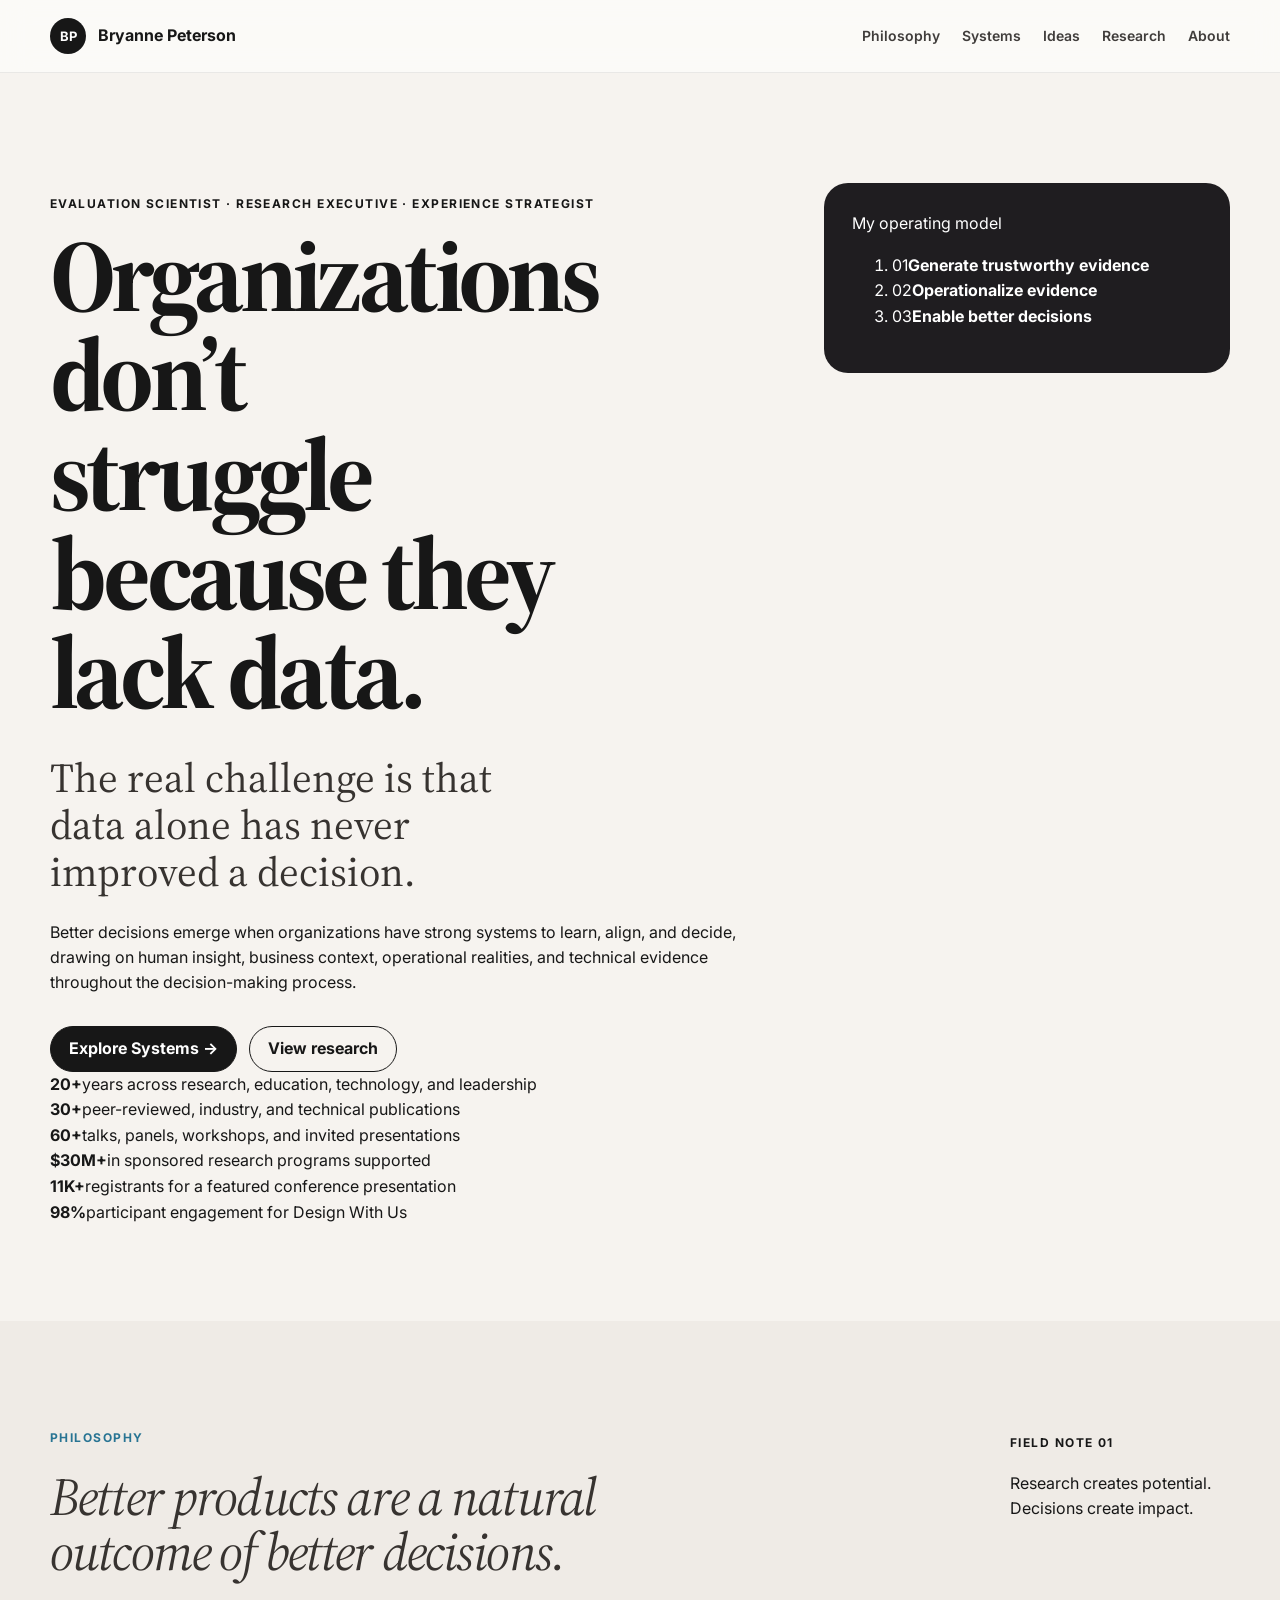
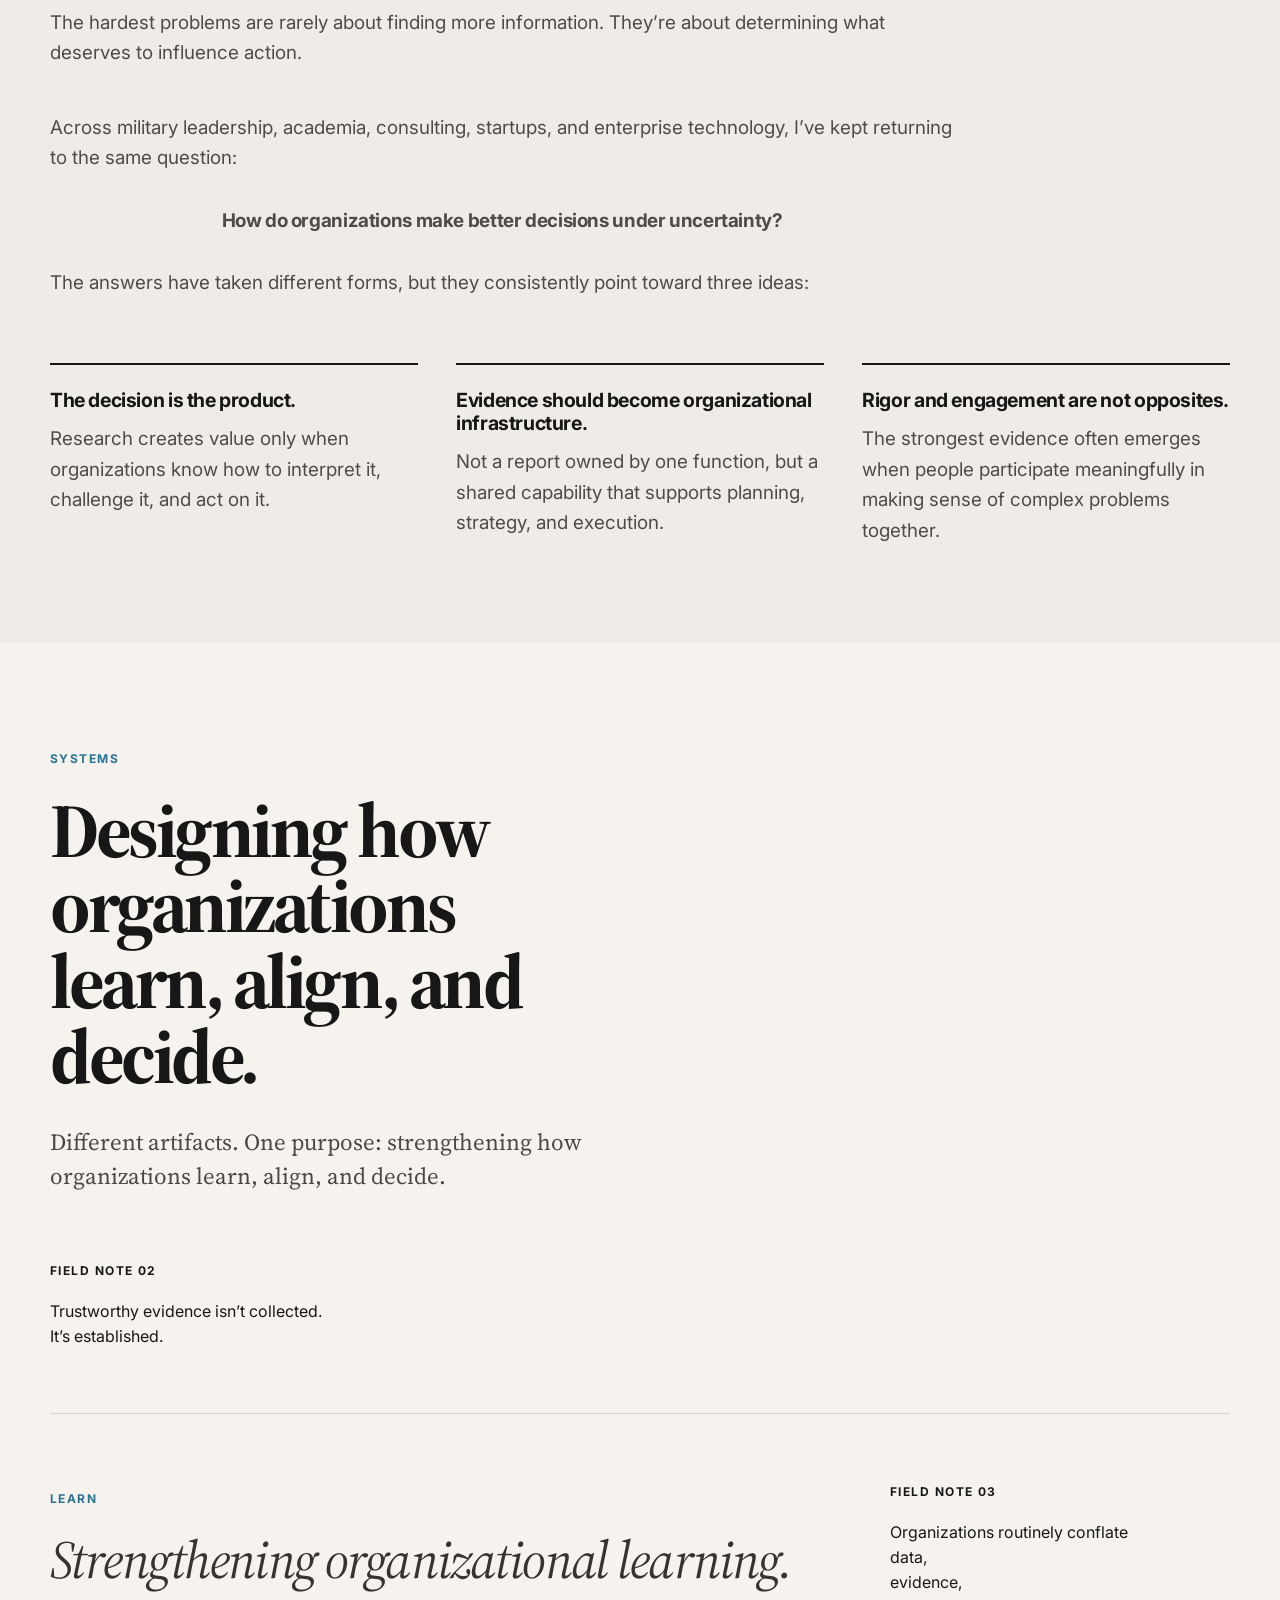
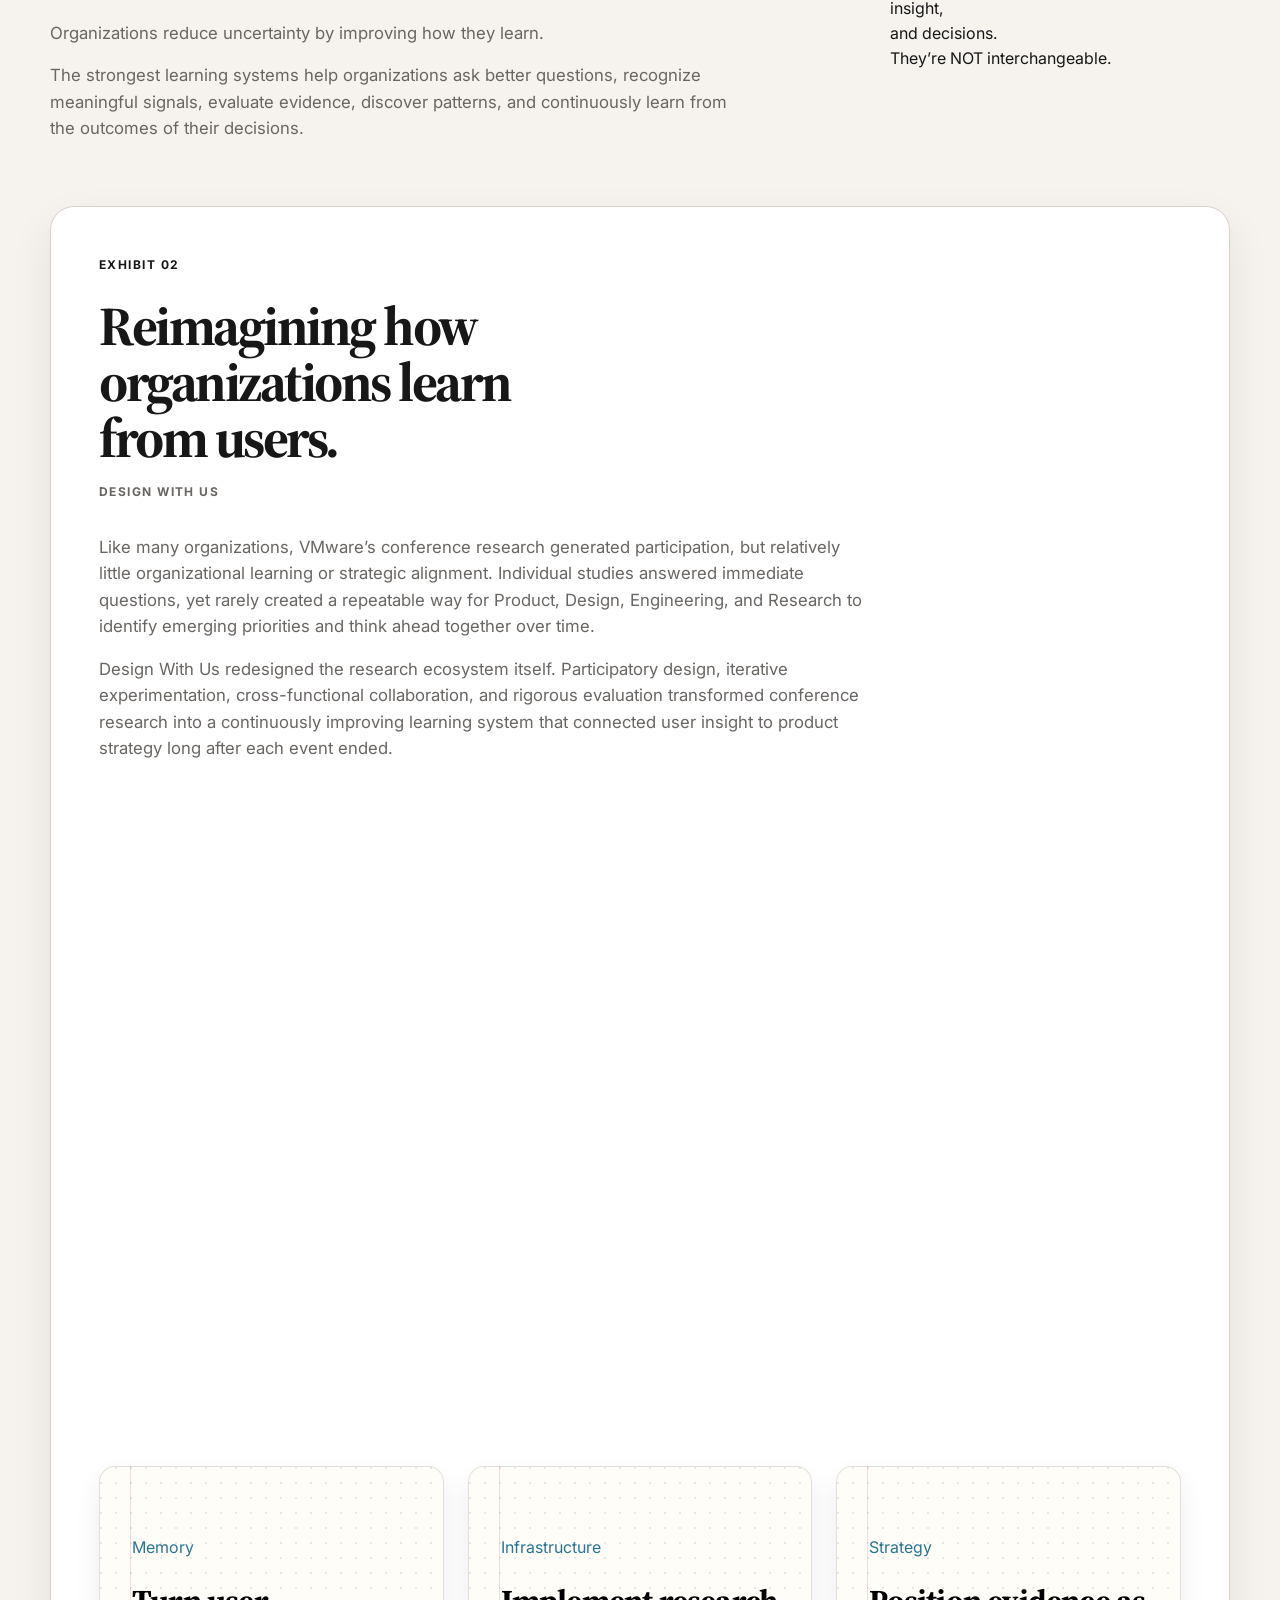
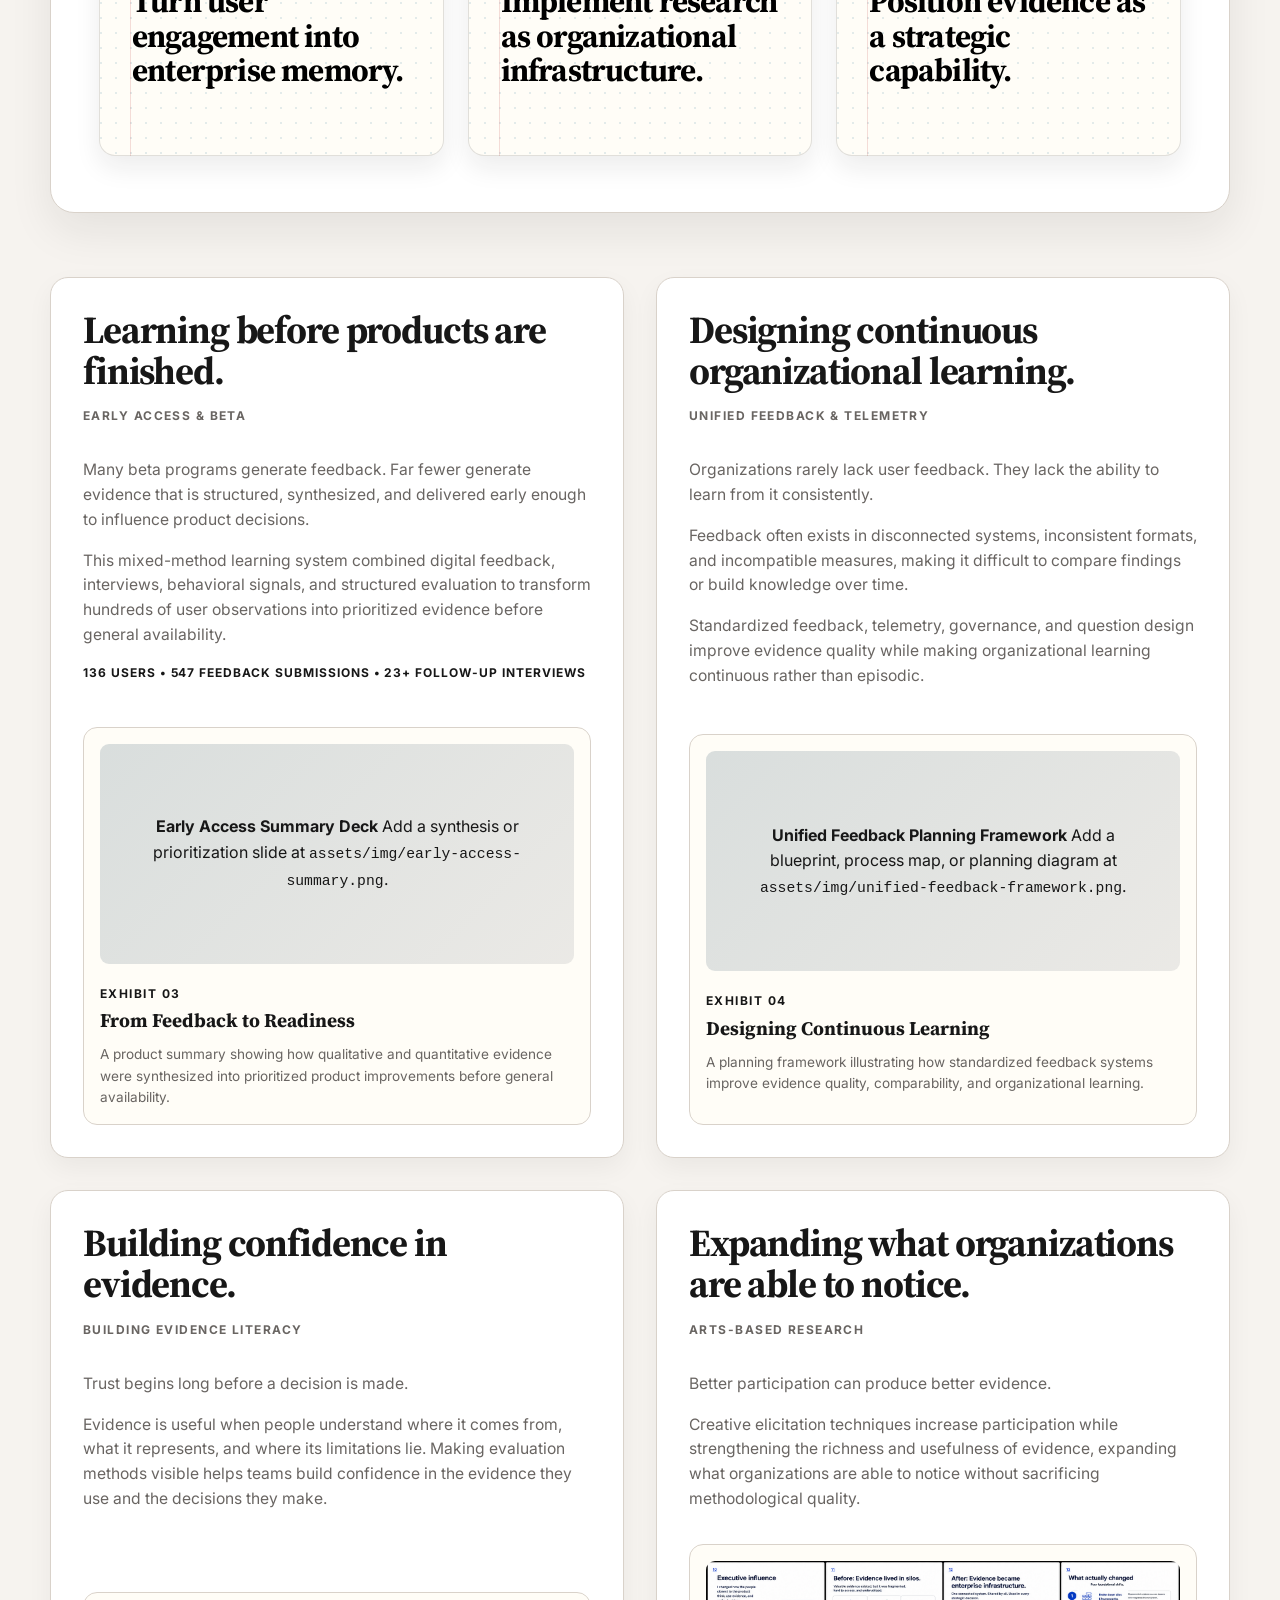
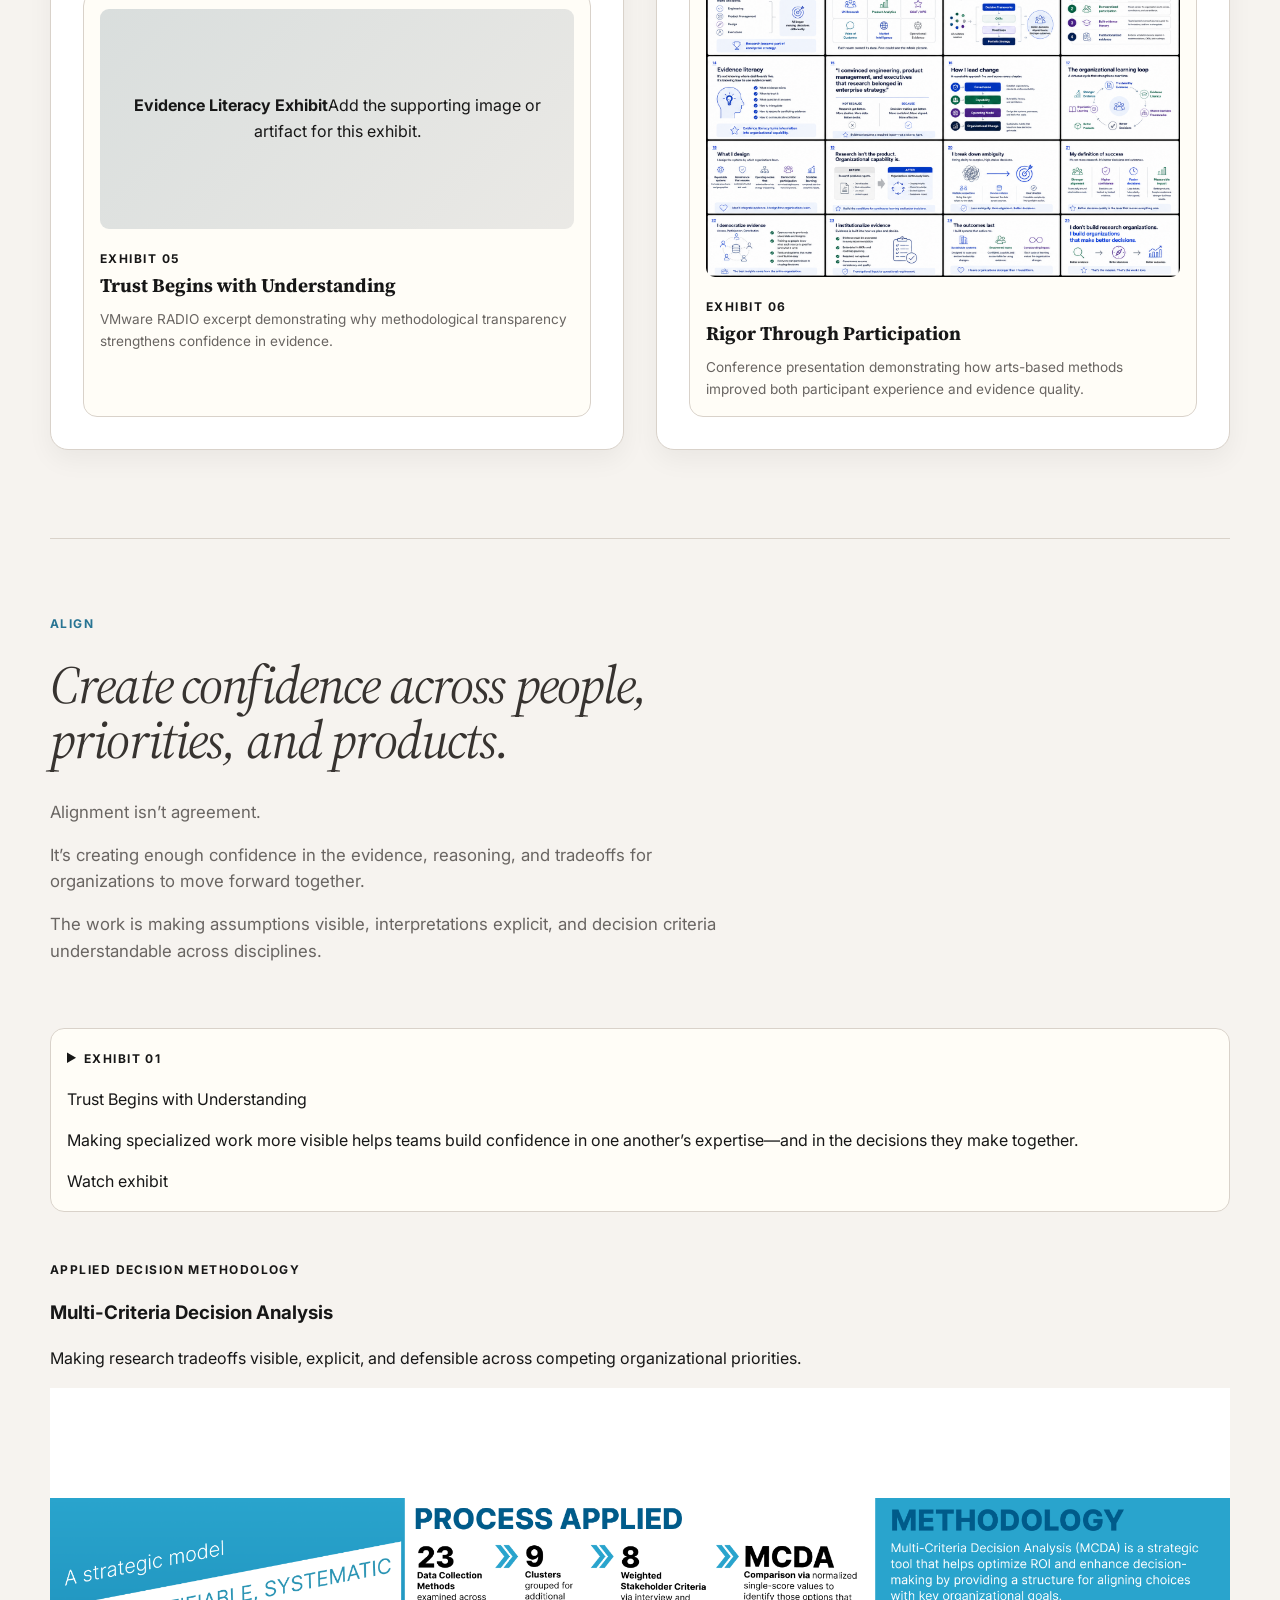
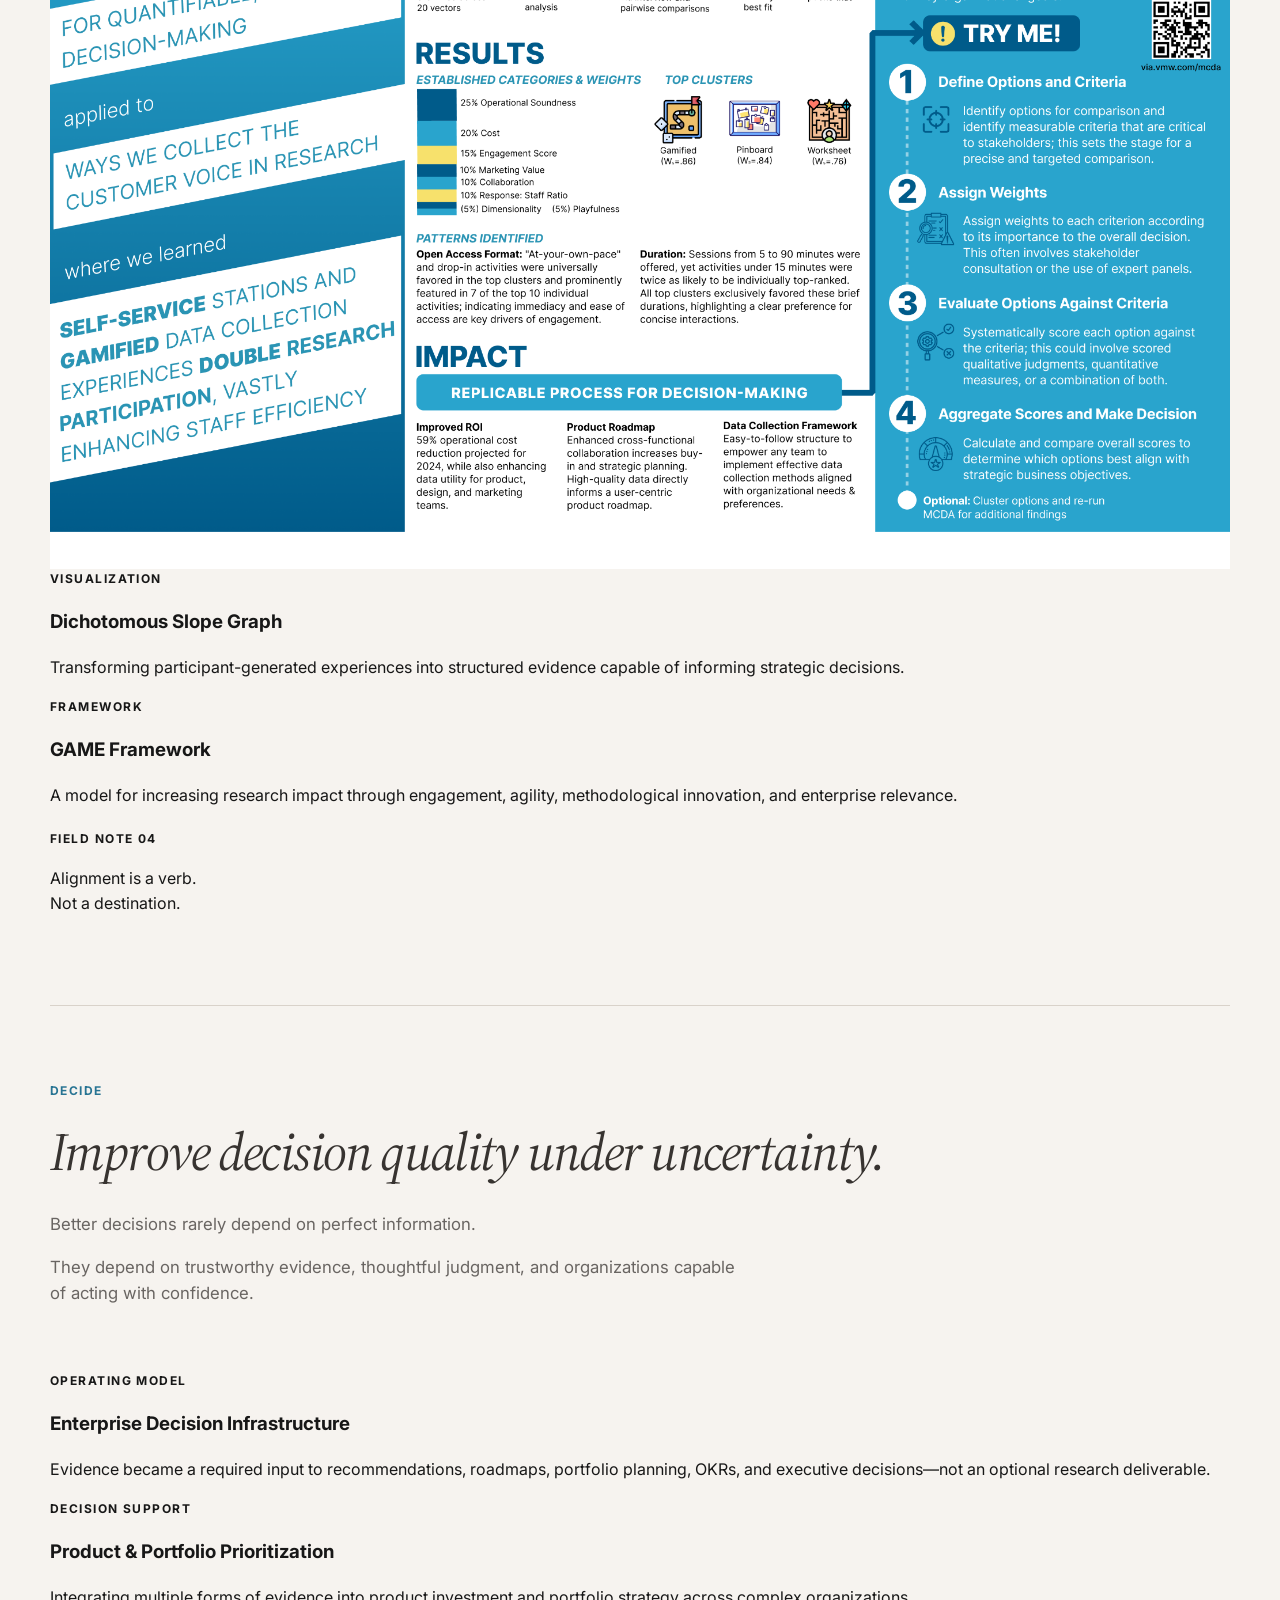
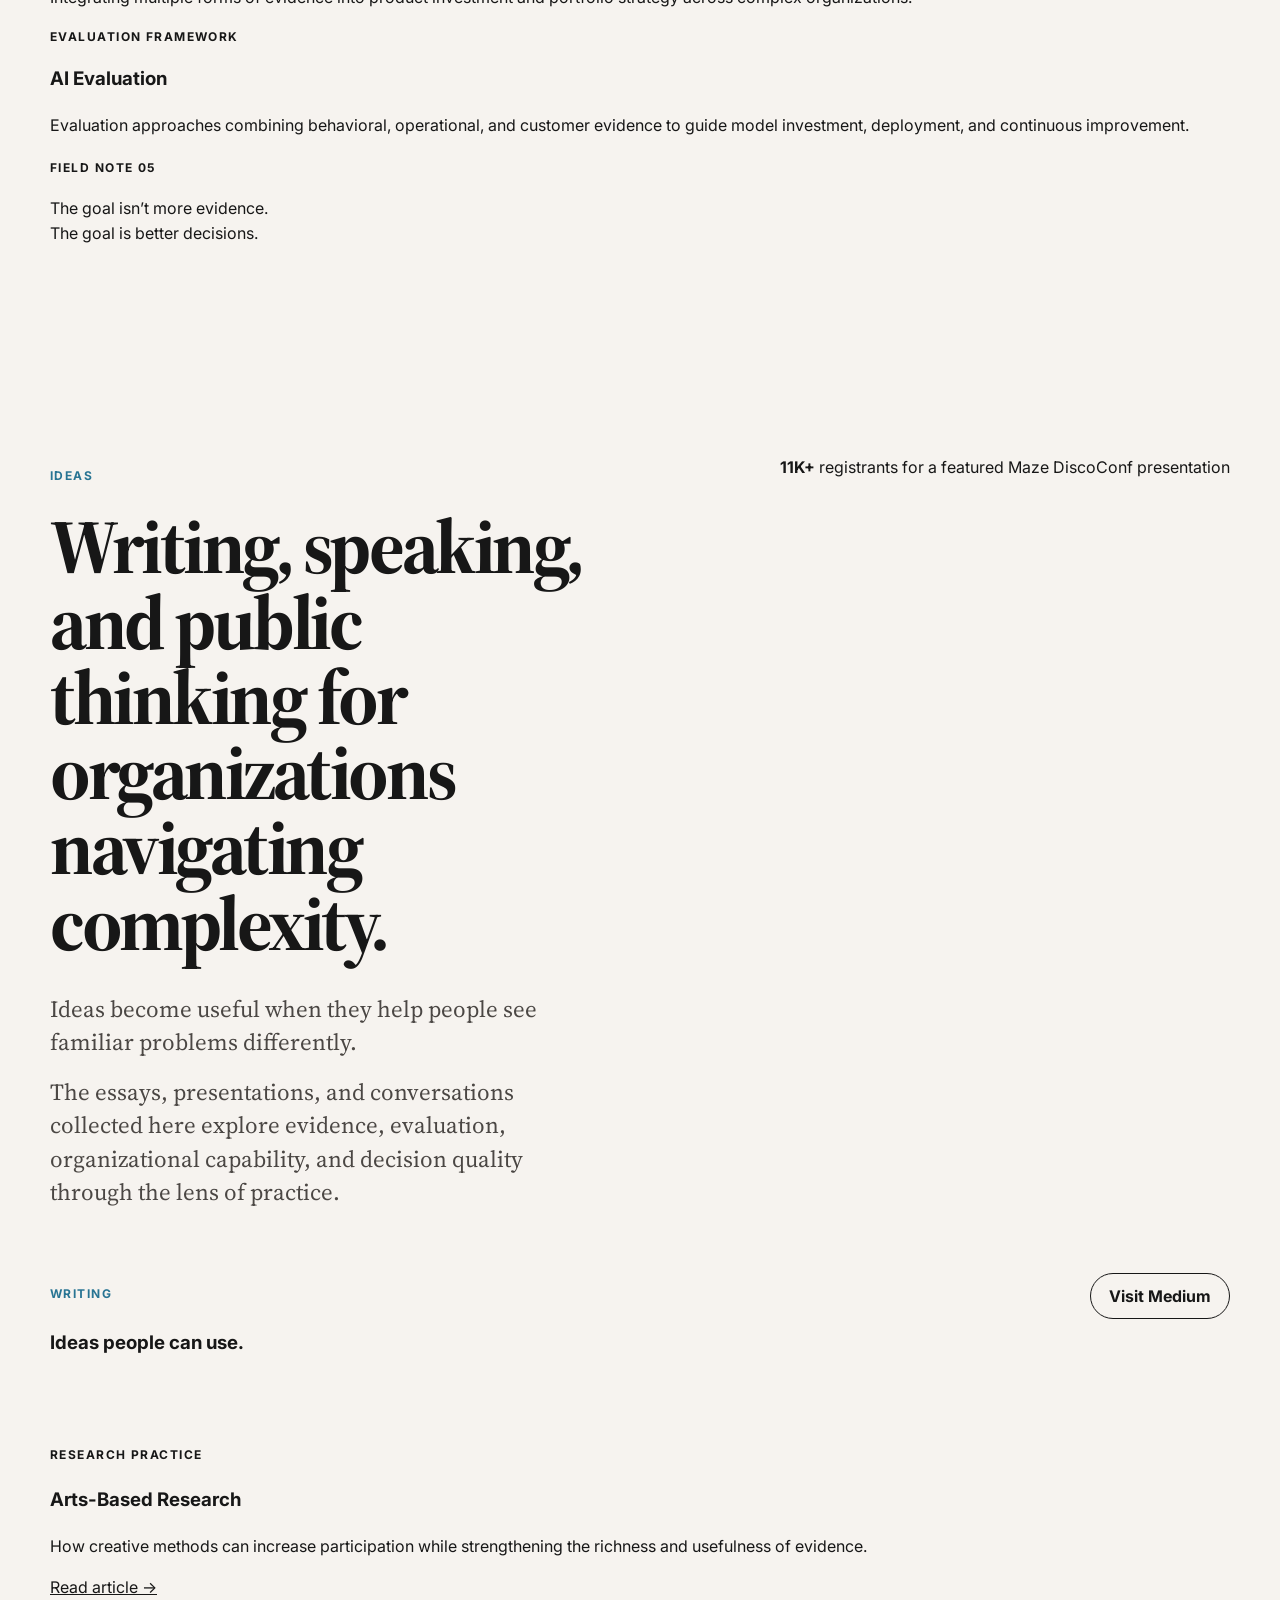
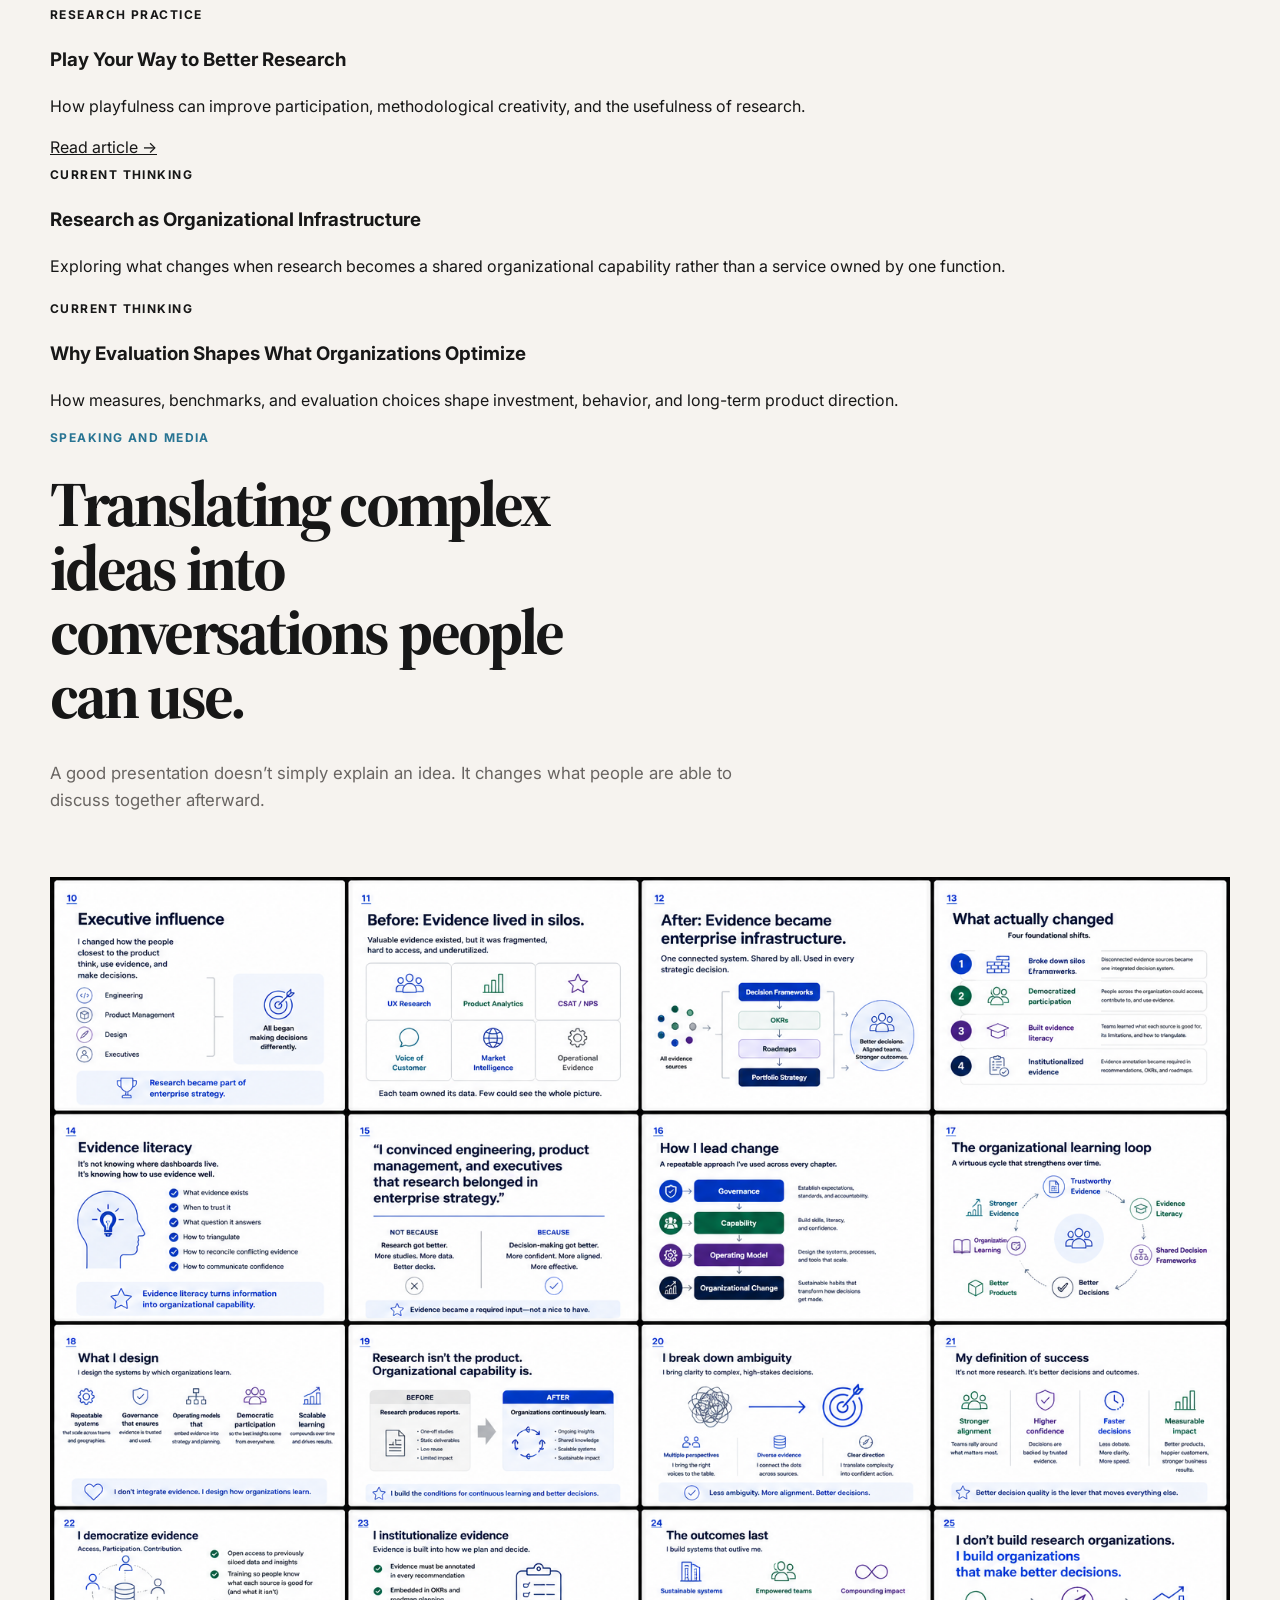
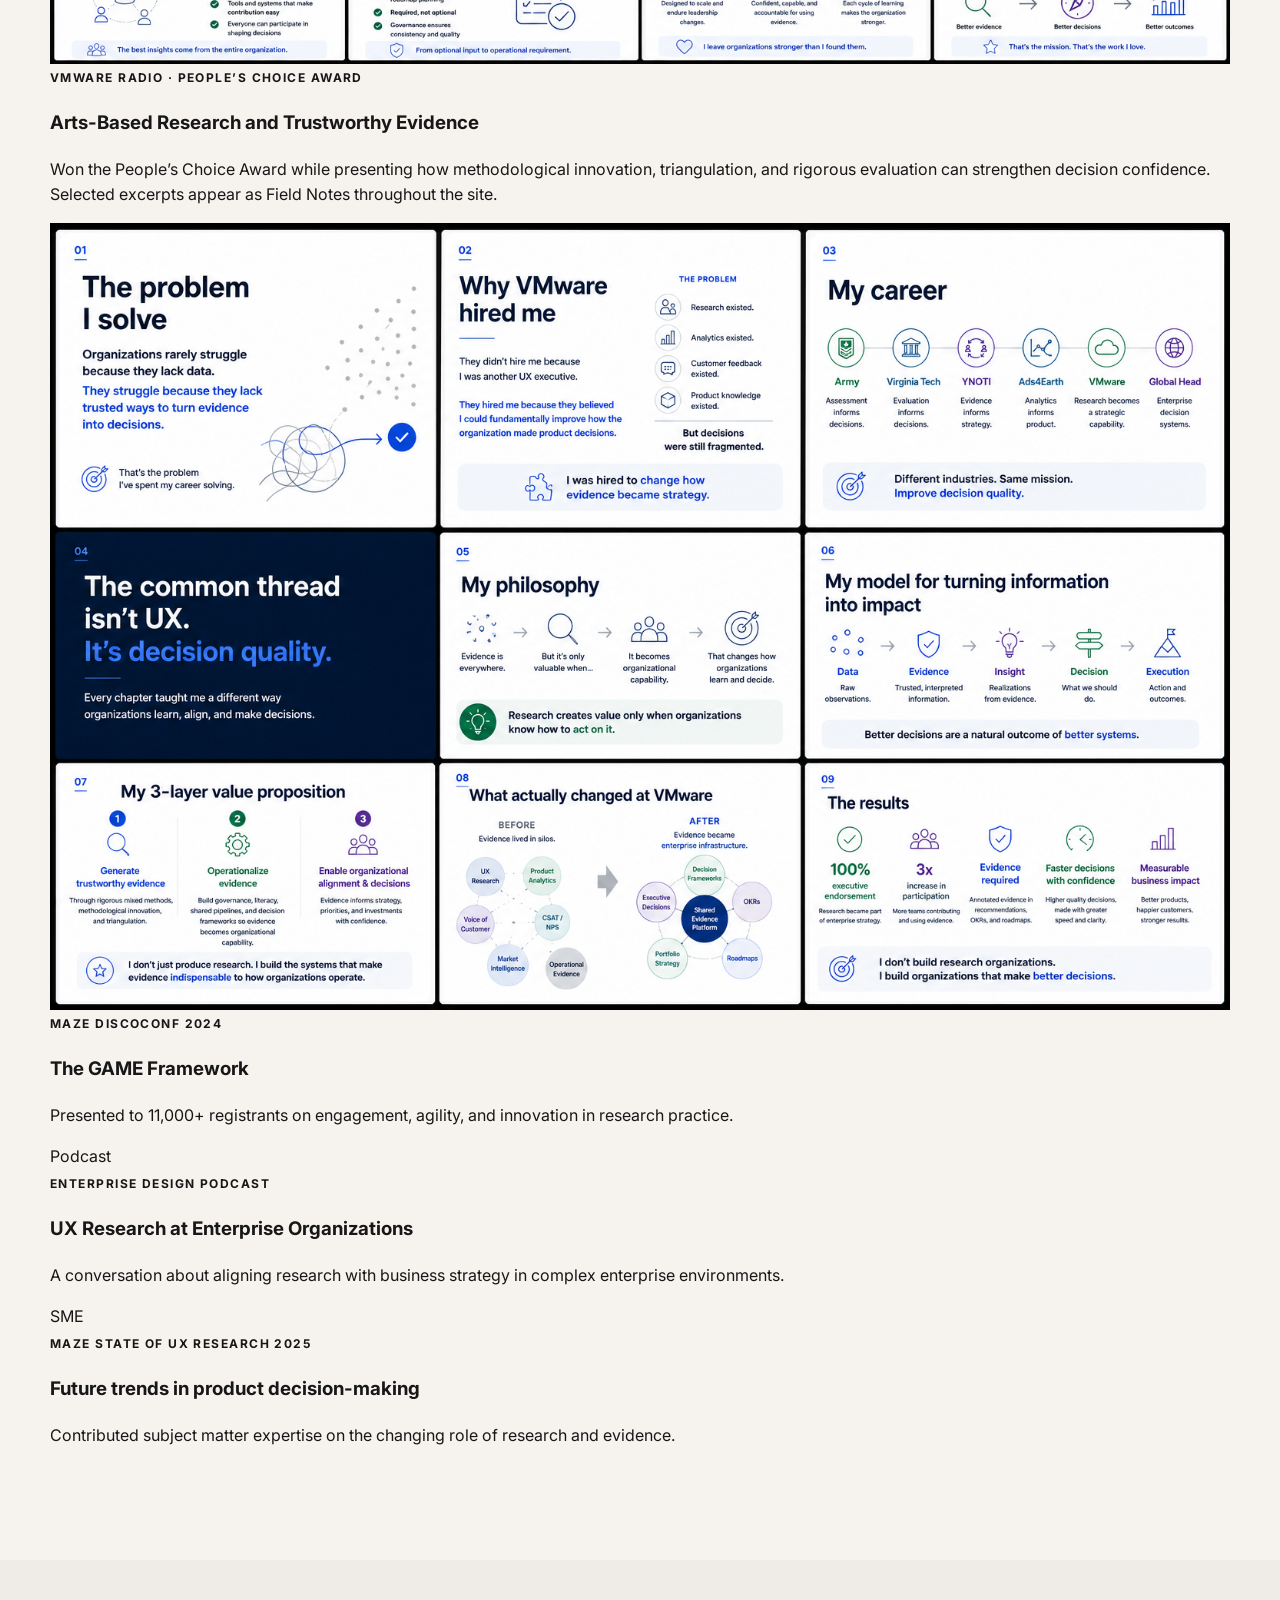
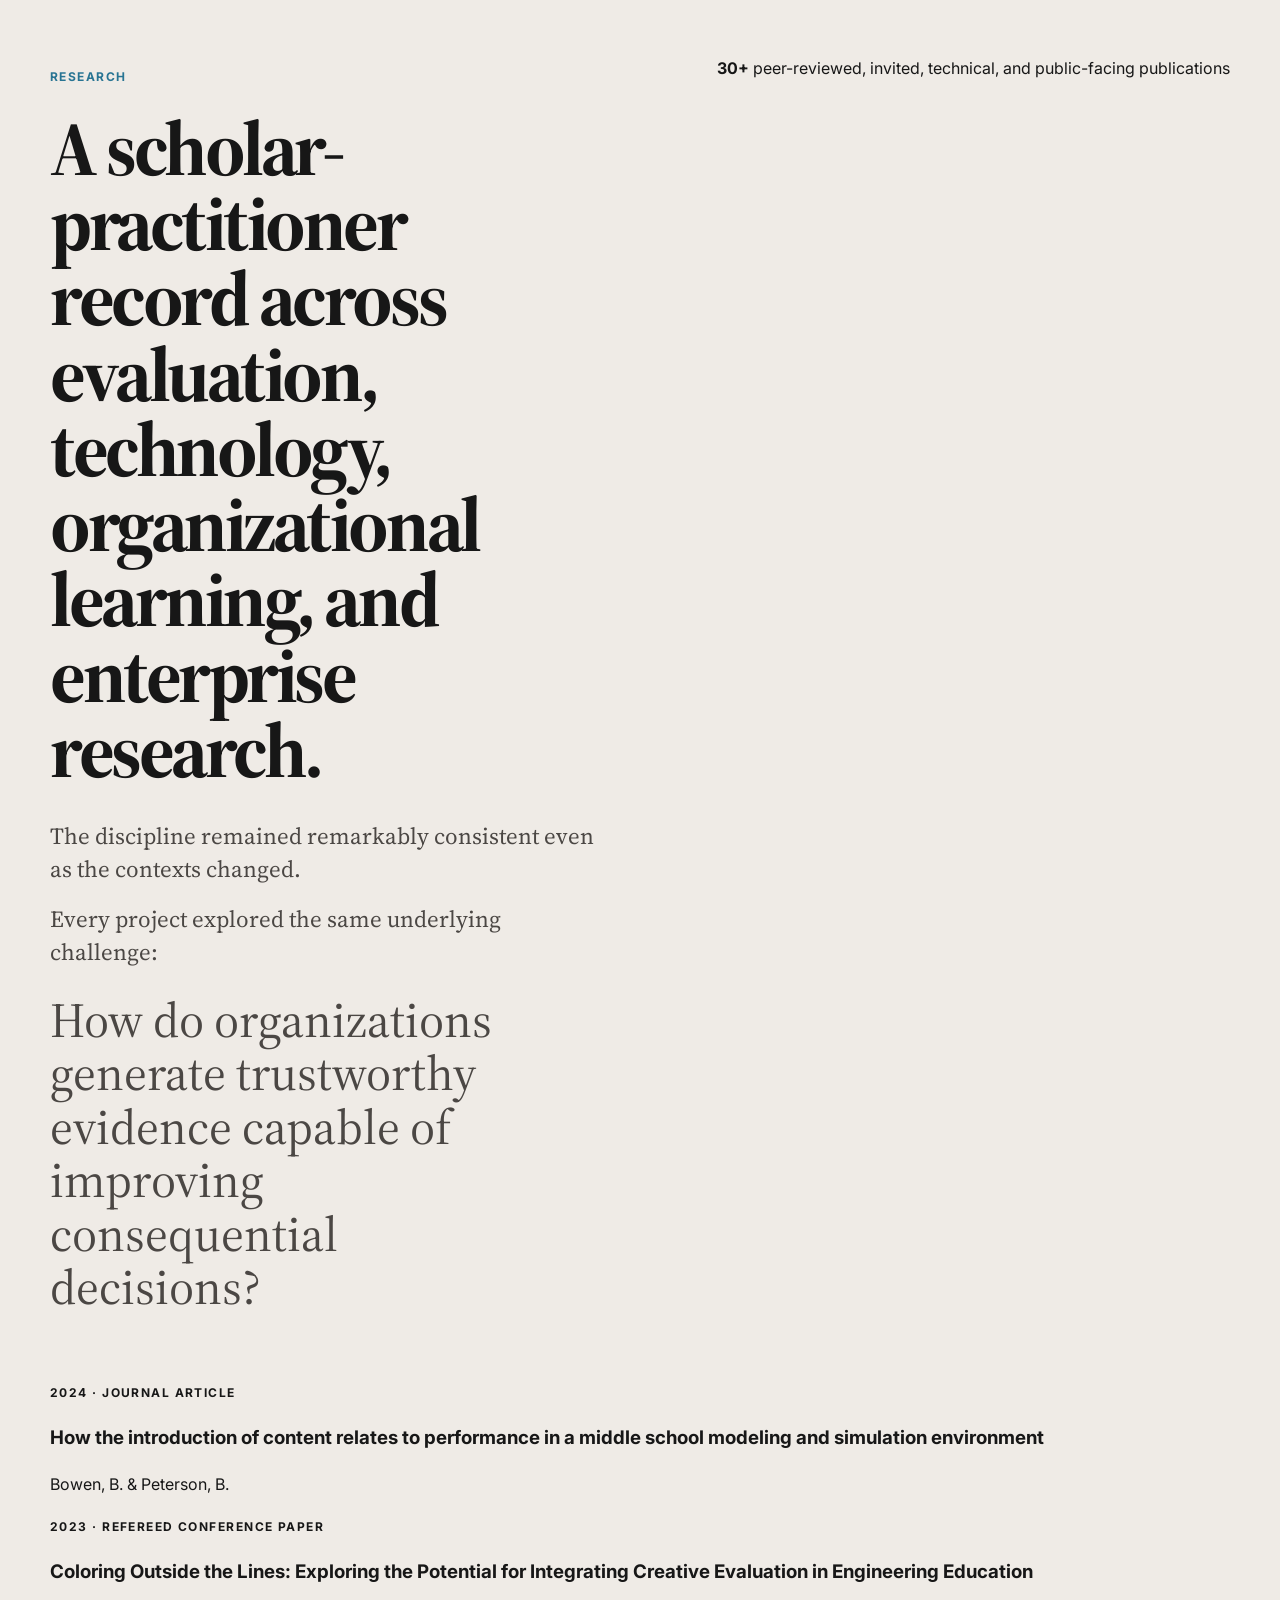
==== commit 86a73294: "shuffling exhibits" ====
--- a/index 5.html
+++ b/index 5.html
@@ -9,11 +9,8 @@
 <link href="https://fonts.googleapis.com" rel="preconnect"/>
 <link crossorigin="" href="https://fonts.gstatic.com" rel="preconnect"/>
 <link href="https://fonts.googleapis.com/css2?family=Caveat:wght@500;600;700&amp;family=Inter:wght@400;500;600;700&amp;family=Patrick+Hand&amp;family=Shadows+Into+Light&amp;family=Source+Serif+4:ital,opsz,wght@0,8..60,400;0,8..60,500;0,8..60,650;1,8..60,400;1,8..60,500;1,8..60,650&amp;display=swap" rel="stylesheet"/>
-<link href="assets/style.css" rel="stylesheet">
-
-
-
-</link></head>
+<link href="assets/style.css" rel="stylesheet"/>
+</head>
 <body>
 <a class="skip-link" href="#main">Skip to content</a>
 <header class="site-header">
@@ -233,12 +230,7 @@
 <p>Evidence is useful when people understand where it comes from, what it represents, and where its limitations lie. Making evaluation methods visible helps teams build confidence in the evidence they use and the decisions they make.</p>
 </div>
 <figure class="learn-mini-exhibit">
-<div class="learn-mini-media">
-<video controls="" preload="metadata">
-<source src="assets/mp4/ihope.mp4" type="video/mp4"/>
-                    Your browser does not support embedded video.
-                  </video>
-</div>
+<div class="learn-mini-media placeholder"><div><strong>Evidence Literacy Exhibit</strong><span>Add the supporting image or artifact for this exhibit.</span></div></div>
 <figcaption>
 <span class="exhibit-kicker">Exhibit 05</span>
 <h5>Trust Begins with Understanding</h5>
